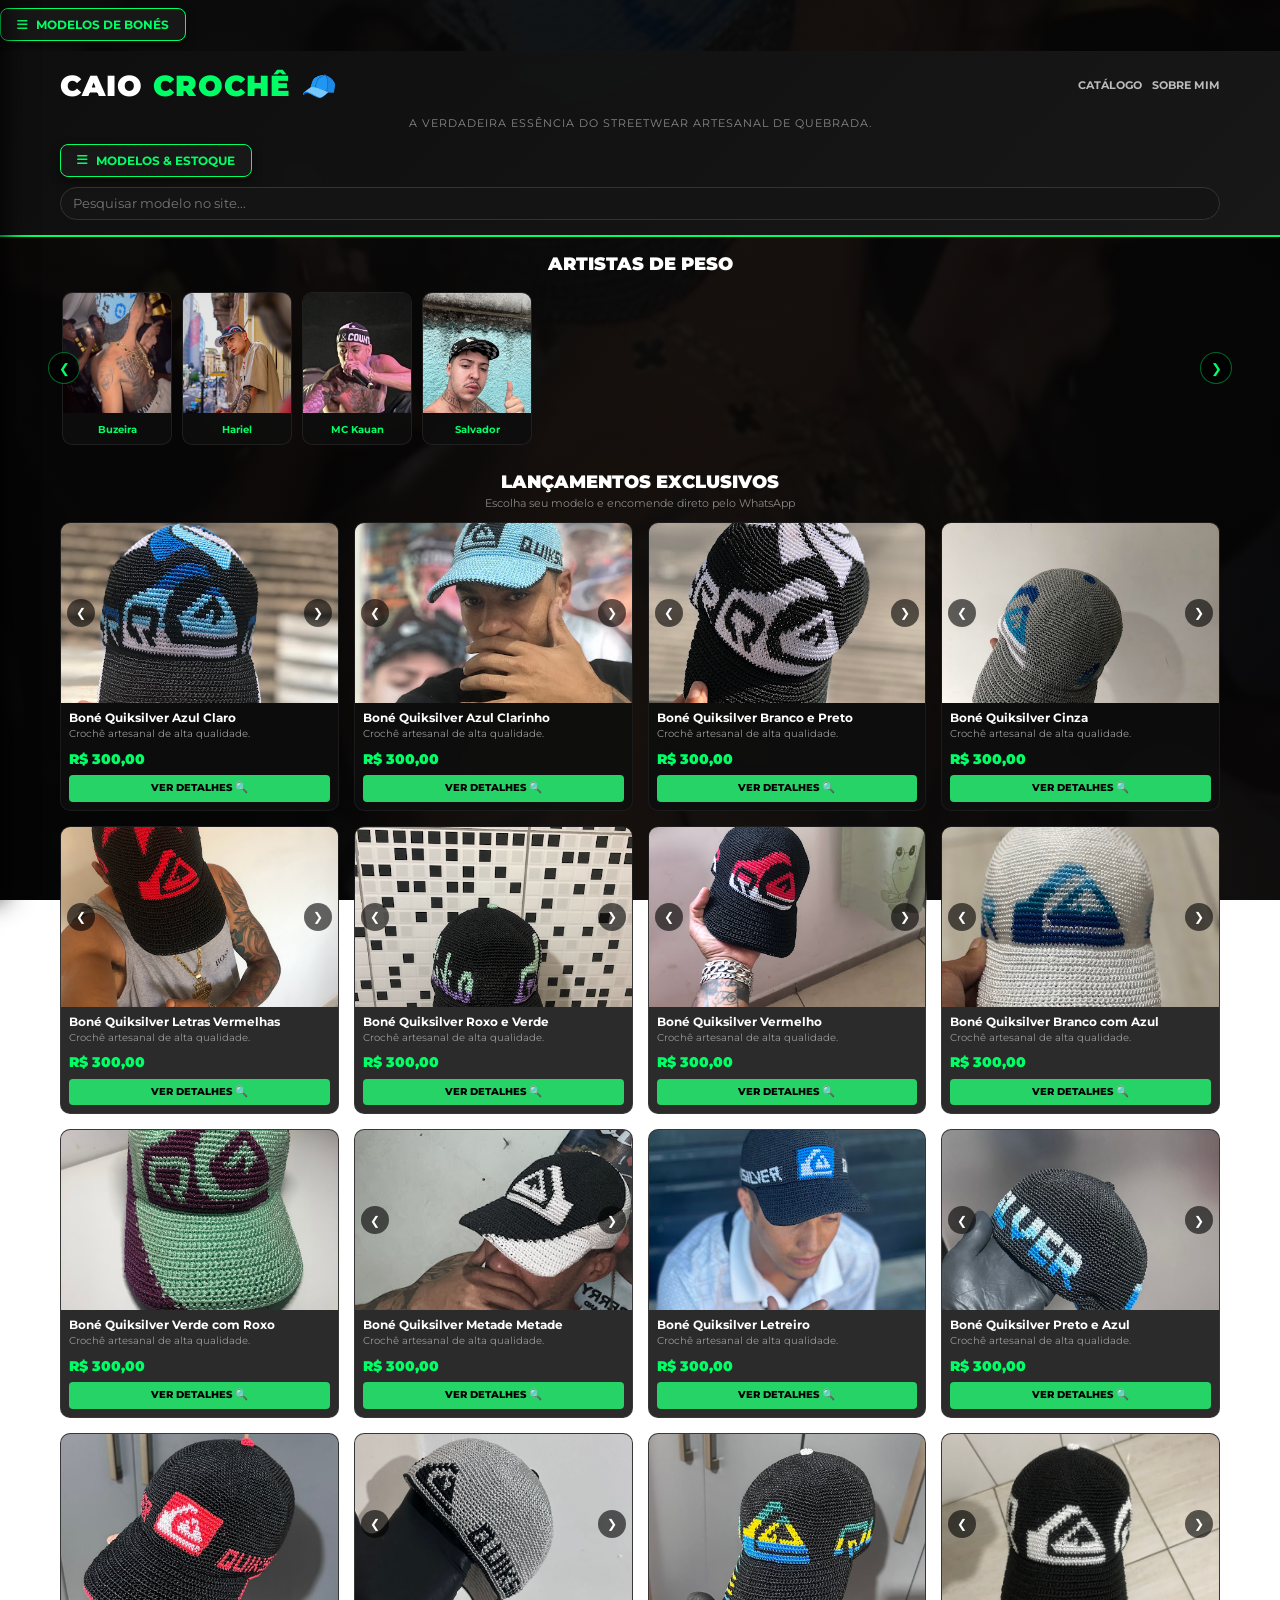
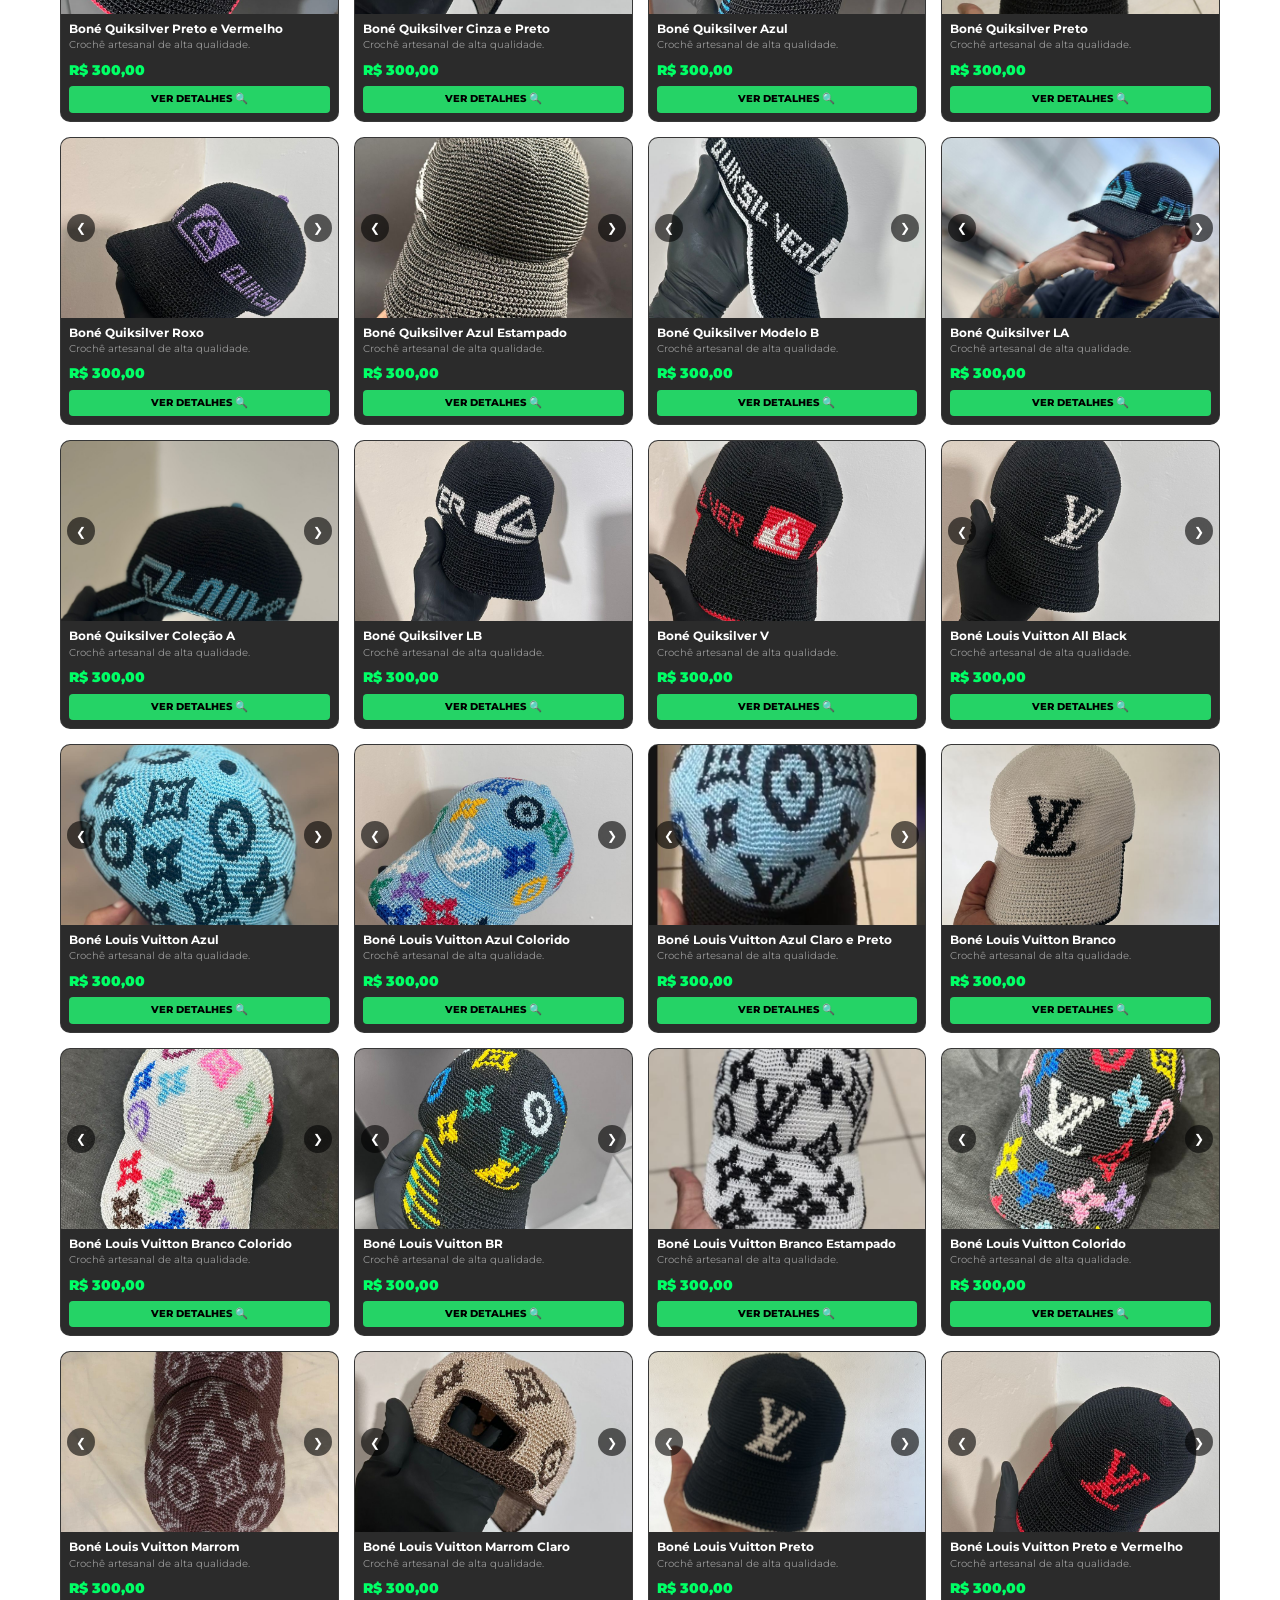
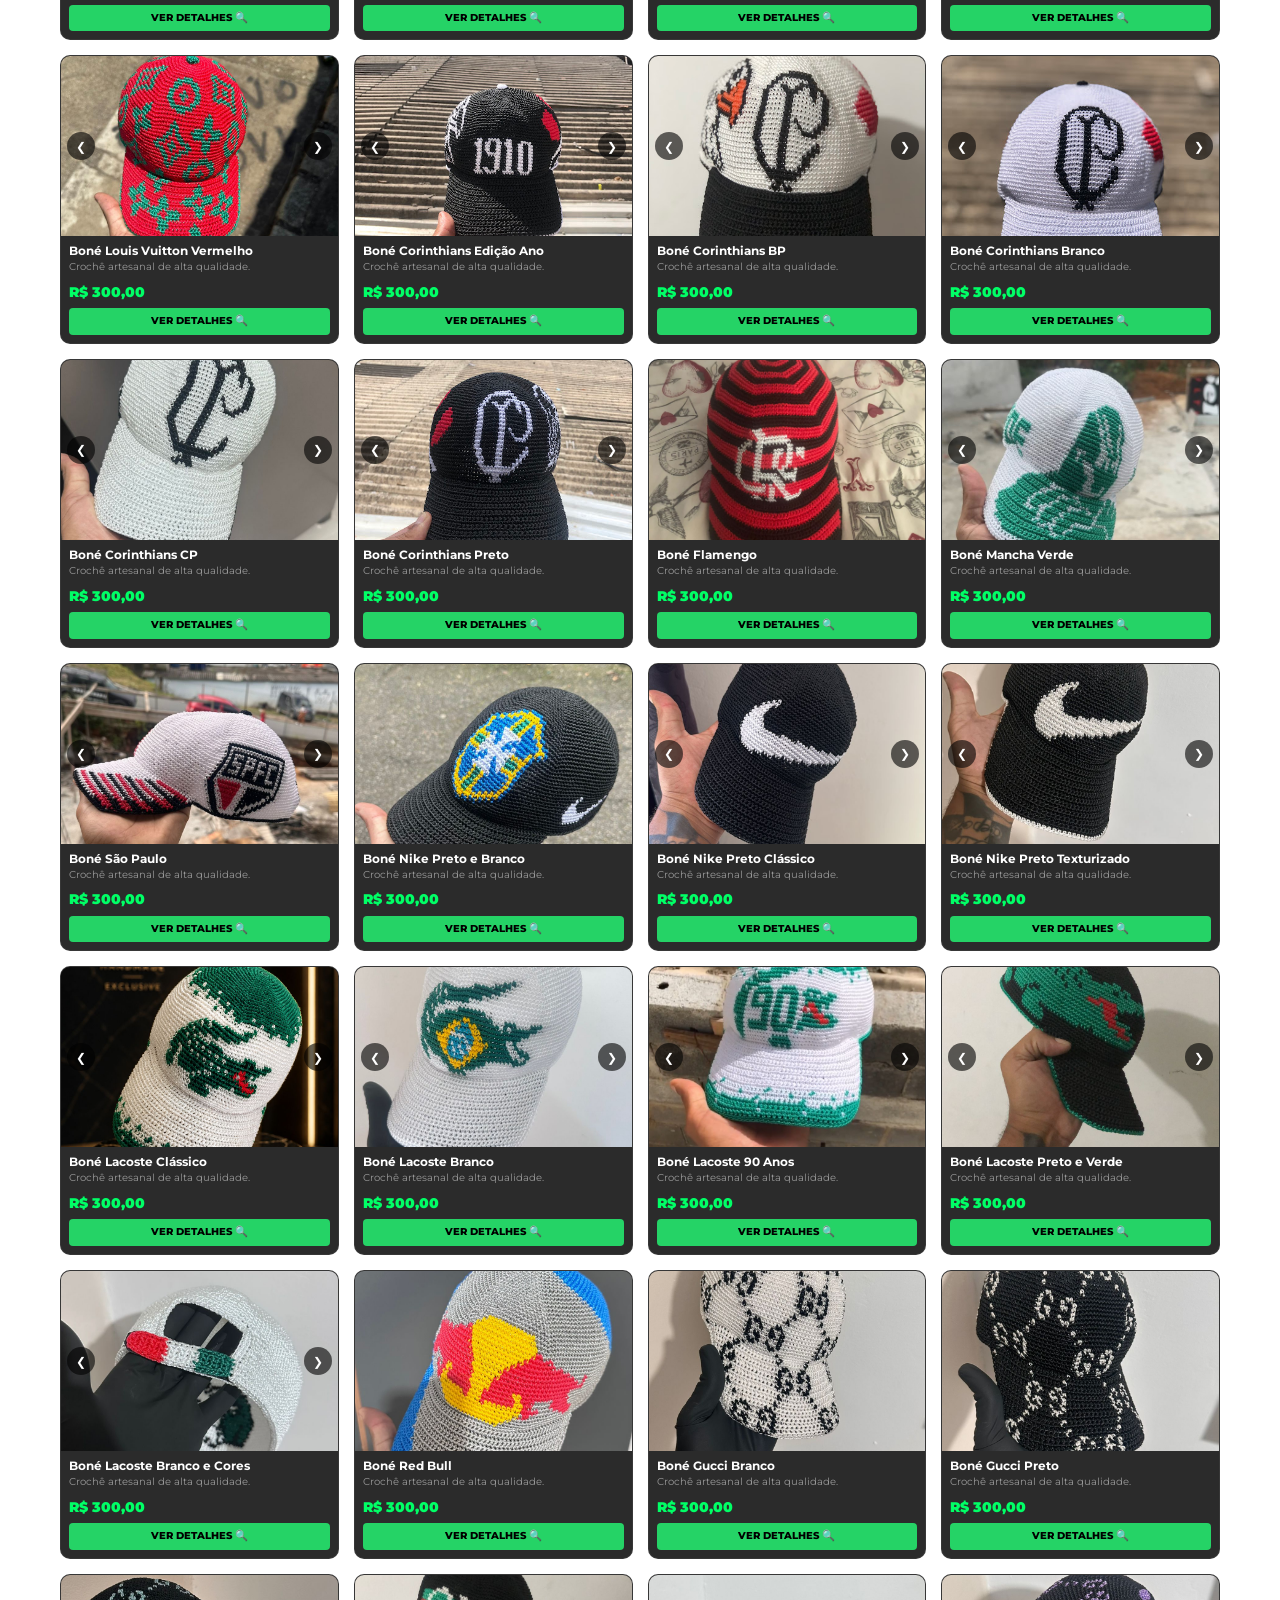
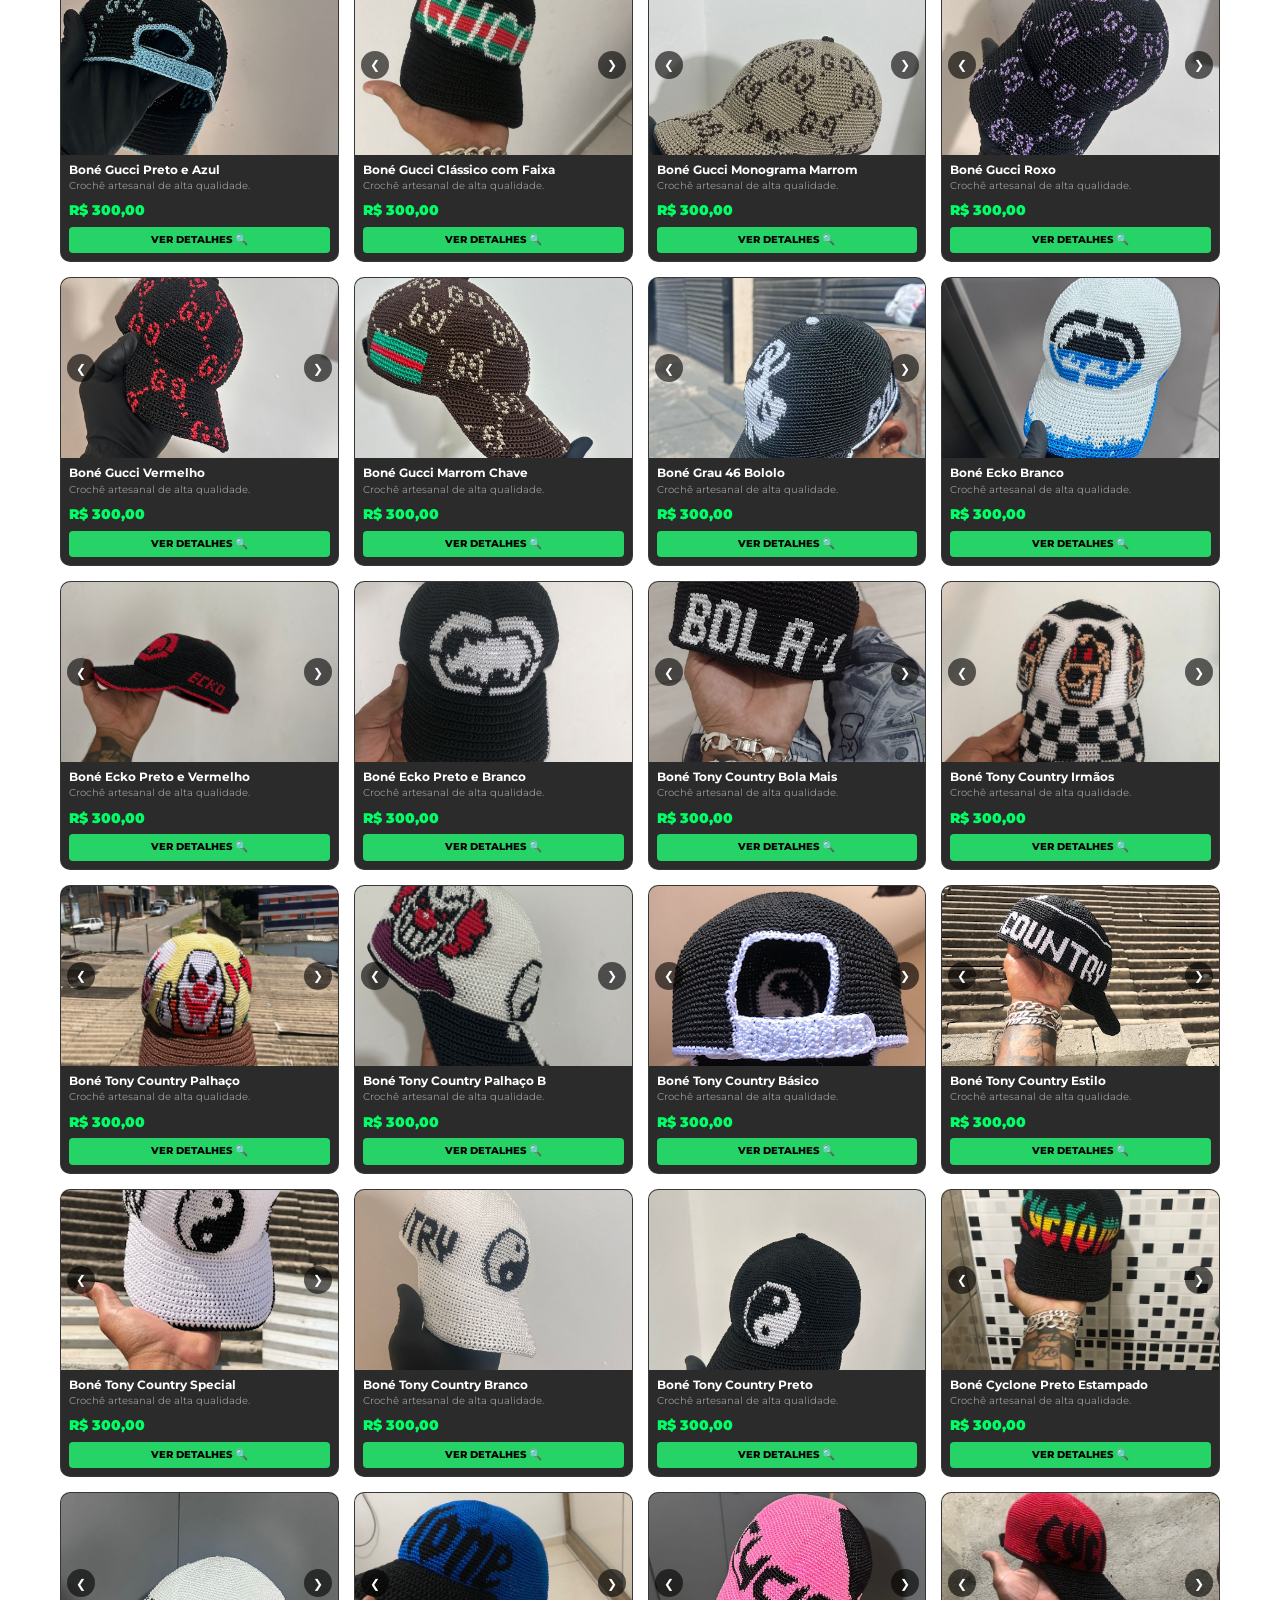
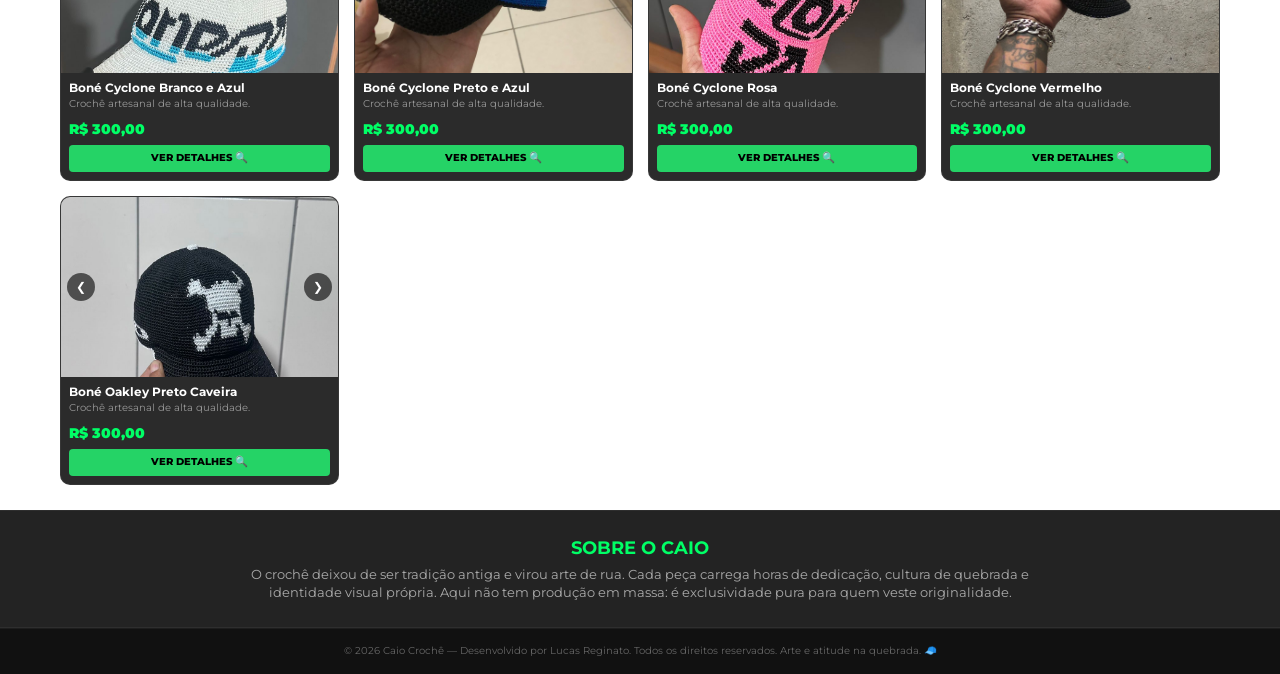
==== index.html @ f6ab2780 "Atualizando layout e aba lateral de modelos" ====
<!DOCTYPE html>
<html lang="pt-BR">
<head>
    <meta charset="UTF-8">
    <meta name="viewport" content="width=device-width, initial-scale=1.0">
    <title>Caio Crochê | Streetwear Autoral</title>
    <!-- Google Fonts -->
    <link href="https://fonts.googleapis.com/css2?family=Montserrat:wght@400;600;700;900&display=swap" rel="stylesheet">
    <!-- FontAwesome para ícones -->
    <link rel="stylesheet" href="https://cdnjs.cloudflare.com/ajax/libs/font-awesome/6.4.0/css/all.min.css">
    <link rel="stylesheet" href="style.css">
</head>
<body>
    <!-- BOTÃO PARA ABRIR A ABA LATERAL -->
<button class="btn-abrir-menu" onclick="toggleMenuLateral()">
    <i class="fa-solid fa-bars"></i> Modelos de Bonés
</button>

<!-- O FUNDO ESCURO (OVERLAY) QUANDO A ABA ABRE -->
<div id="overlayMenu" class="overlay-menu" onclick="toggleMenuLateral()"></div>

<!-- ABA LATERAL (DRAWER) -->
<div id="abaLateral" class="aba-lateral">
    <div class="aba-header">
        <h3>Modelos de Bonés</h3>
        <button class="btn-fechar-aba" onclick="toggleMenuLateral()">✕</button>
    </div>
    <div class="aba-conteudo" id="listaFiltrosLateral">
        <!-- O JavaScript vai injetar os botões e as quantidades aqui automaticamente! -->
    </div>
</div>

   <!-- CABEÇALHO E MENU DE NAVEGAÇÃO -->
    <header class="header-loja">
        <div class="container">
            <div class="nav-topo">
                <h1 class="logo">CAIO <span>CROCHÊ 🧢</span></h1>
                <nav class="menu-links">
                    <a href="#vitrine">Catálogo</a>
                    <a href="#sobre">Sobre Mim</a>
                </nav>
            </div>
            
            <p class="sub-logo">A verdadeira essência do streetwear artesanal de quebrada.</p>
            
            <!-- BOTÃO PARA ABRIR A ABA LATERAL (EM CIMA DA PESQUISA) -->
            <button class="btn-abrir-menu" onclick="toggleMenuLateral()">
                <i class="fa-solid fa-bars"></i> Modelos & Estoque
            </button>

            <!-- BARRA DE PESQUISA INTERNA -->
            <div class="barra-pesquisa">
                <input type="text" id="campoPesquisa" placeholder="Pesquisar modelo no site...">
            </div>
        </div>
    </header>

   <!-- ARTISTAS DE PESO NO TOPO (COM SCROLL E SETINHAS) -->
<div class="container">
    <div class="secao-titulo" style="margin-top: 15px; margin-bottom: 8px;">
        <h2>Artistas de Peso</h2>
    </div>
    
    <div class="famosos-container-wrapper">
        <button class="btn-slide-famosos btn-prev-famosos" onclick="rolarFamosos(-1)">❮</button>
        
        <div class="famosos-topo-scroll" id="famososScroll">
            <div class="famoso-card-topo">
                <img src="imagens/famosos/buzeira.jpg" alt="Buzeira">
                <p>Buzeira</p>
            </div>
            <div class="famoso-card-topo">
                <img src="imagens/famosos/hariel.jpg" alt="MC Hariel">
                <p>Hariel</p>
            </div>
            <div class="famoso-card-topo">
                <img src="imagens/famosos/mckauan.jpg" alt="MC Kauan">
                <p>MC Kauan</p>
            </div>
            <div class="famoso-card-topo">
                <img src="imagens/famosos/salvador.jpg" alt="Salvador da Rima">
                <p>Salvador</p>
            </div>
            <!-- Quando adicionar mais famosos, basta colar novos blocos <div class="famoso-card-topo"> aqui em diante! -->
        </div>

        <button class="btn-slide-famosos btn-next-famosos" onclick="rolarFamosos(1)">❯</button>
    </div>
</div>

   

    <!-- VITRINE DE PRODUTOS (COM O ID CORRETO: gridProdutos) -->
    <main class="container" id="vitrine">
        <div class="secao-titulo">
            <h2>Lançamentos Exclusivos</h2>
            <p>Escolha seu modelo e encomende direto pelo WhatsApp</p>
        </div>

        <section class="produtos-grid" id="gridProdutos">
            <!-- O JavaScript vai injetar todos os bonés de todas as marcas aqui perfeitamente -->
        </section>
    </main>

    <!-- SEÇÃO SOBRE MIM -->
    <section class="secao-sobre" id="sobre">
        <div class="container sobre-box">
            <div class="sobre-texto">
                <h2>Sobre o Caio</h2>
                <p>O crochê deixou de ser tradição antiga e virou arte de rua. Cada peça carrega horas de dedicação, cultura de quebrada e identidade visual própria. Aqui não tem produção em massa: é exclusividade pura para quem veste originalidade.</p>
            </div>
        </div>
    </section>

  <!-- RODAPÉ -->
    <footer>
        <p>&copy; 2026 Caio Crochê — Desenvolvido por Lucas Reginato. Todos os direitos reservados. Arte e atitude na quebrada. 🧢</p>
    </footer>

   <!-- SCRIPTS DE MARCAS E LÓGICA -->
    <script src="quiksilver.js"></script>
    <script src="times.js"></script>
    <script src="louisvuitton.js"></script> <!-- <-- Mude para louisvuitton.js (ou o nome exato que está na sua pasta) -->
    <script src="lacoste.js"></script>
    <script src="cyclone.js"></script>
    <script src="redbull.js"></script>
    <script src="oakley.js"></script>
    <script src="gucci.js"></script>
    <script src="grau46.js"></script>
    <script src="ecko.js"></script>
    <script src="tonycountry.js"></script>
    <script src="nike.js"></script>
    <script src="script.js"></script>
</body>
</html>
---- style.css ----
/* ==========================================
    RESET E CONFIGURAÇÕES GLOBAIS
   ========================================== */
* {
    margin: 0;
    padding: 0;
    box-sizing: border-box;
    font-family: 'Montserrat', sans-serif;
    scroll-behavior: smooth;
}

body {
    /* Fundo com a foto do artista e efeito fosco elegante */
    background: linear-gradient(rgba(5, 5, 5, 0.92), rgba(5, 5, 5, 0.92)), url('imagens/famosos/buzeira.jpg');
    background-size: cover;
    background-position: center;
    background-attachment: fixed;
    color: #f1f1f1;
    line-height: 1.4;
}

.container {
    max-width: 1200px;
    margin: 0 auto;
    padding: 0 10px;
}

/* ==========================================
    HEADER E MENU (COMPACTO)
   ========================================== */
.header-loja {
    background: linear-gradient(135deg, rgba(15, 15, 15, 0.95) 0%, rgba(25, 25, 25, 0.95) 100%);
    padding: 15px 0;
    border-bottom: 2px solid #00ff66; /* Destaque verde tecnológico */
    backdrop-filter: blur(8px);
}

.nav-topo {
    display: flex;
    justify-content: space-between;
    align-items: center;
    flex-wrap: wrap;
    gap: 10px;
    margin-bottom: 10px;
}

.logo {
    font-size: 1.3rem;
    font-weight: 900;
    letter-spacing: 1px;
    text-transform: uppercase;
    color: #ffffff;
}

.logo span {
    color: #00ff66;
}

.menu-links {
    display: flex;
    gap: 10px;
}

.menu-links a {
    color: #bbb;
    text-decoration: none;
    font-weight: 700;
    text-transform: uppercase;
    font-size: 0.7rem;
    transition: color 0.3s ease;
}

.menu-links a:hover {
    color: #00ff66;
}

.sub-logo {
    font-size: 0.7rem;
    color: #888;
    margin-bottom: 12px;
    text-transform: uppercase;
    letter-spacing: 1px;
    text-align: center;
}

/* ==========================================
    BARRA DE PESQUISA
   ========================================== */
.barra-pesquisa {
    max-width: 100%;
    margin: 0 auto;
}

.barra-pesquisa input {
    width: 100%;
    padding: 8px 12px;
    font-size: 0.8rem;
    background-color: rgba(20, 20, 20, 0.9);
    border: 1px solid #333;
    border-radius: 20px;
    color: #fff;
    outline: none;
    transition: all 0.3s ease;
}

.barra-pesquisa input:focus {
    border-color: #00ff66;
    box-shadow: 0 0 8px rgba(0, 255, 102, 0.3);
}

/* ==========================================
    FAMOSOS NO TOPO (MINI CARROSSEL)
   ========================================== */
.famosos-topo-container {
    margin-top: 12px;
}

.famosos-mini-scroll {
    display: flex;
    gap: 10px;
    overflow-x: auto;
    padding-bottom: 6px;
    scrollbar-width: none; /* Esconde barra de rolagem no Firefox */
}

.famosos-mini-scroll::-webkit-scrollbar {
    display: none; /* Esconde barra de rolagem no Chrome/Safari */
}

.famoso-mini-card {
    min-width: 75px;
    background: rgba(18, 18, 18, 0.85);
    backdrop-filter: blur(8px);
    border: 1px solid rgba(255, 255, 255, 0.08);
    border-radius: 8px;
    text-align: center;
    padding: 5px;
    flex-shrink: 0;
}

.famoso-mini-card img {
    width: 50px;
    height: 50px;
    border-radius: 50%;
    object-fit: cover;
    margin: 0 auto 3px auto;
    border: 1px solid #00ff66;
}

.famoso-mini-card span {
    display: block;
    font-size: 0.6rem;
    font-weight: 700;
    color: #fff;
    white-space: nowrap;
    overflow: hidden;
    text-overflow: ellipsis;
}

/* ==========================================
    PAINEL DE MODELOS / MARCAS (COM AS BARRINHAS)
   ========================================== */
.painel-modelos {
    display: flex;
    align-items: center;
    background: rgba(14, 14, 14, 0.9);
    backdrop-filter: blur(8px);
    border: 1px solid rgba(255, 255, 255, 0.06);
    border-radius: 10px;
    margin-top: 10px;
    padding: 8px 12px;
    gap: 10px;
    overflow: hidden;
}

.titulo-modelos-btn {
    font-size: 0.75rem;
    font-weight: 800;
    text-transform: uppercase;
    color: #00ff66;
    display: flex;
    align-items: center;
    gap: 6px;
    white-space: nowrap;
    border-right: 1px solid #333;
    padding-right: 12px;
}

.marcas-filtro {
    display: flex;
    flex-wrap: nowrap; 
    overflow-x: auto;
    gap: 6px; 
    scrollbar-width: none;
    width: 100%;
}

.marcas-filtro::-webkit-scrollbar {
    display: none;
}

.btn-cat {
    background-color: rgba(25, 25, 25, 0.8);
    color: #aaa;
    border: 1px solid #333;
    padding: 5px 10px;
    border-radius: 15px;
    font-size: 0.65rem;
    font-weight: 700;
    text-transform: uppercase;
    cursor: pointer;
    white-space: nowrap;
    transition: all 0.3s ease;
    flex-shrink: 0;
}

.btn-cat:hover, .btn-cat.ativo {
    background-color: #00ff66;
    color: #000;
    border-color: #00ff66;
    box-shadow: 0 0 8px rgba(0, 255, 102, 0.4);
}

/* ==========================================
    TÍTULOS DE SEÇÕES
   ========================================== */
.secao-titulo {
    text-align: center;
    margin-top: 20px;
}

.secao-titulo h2 {
    font-size: 1.1rem;
    font-weight: 900;
    text-transform: uppercase;
    color: #fff;
}

.secao-titulo p {
    color: #888;
    font-size: 0.7rem;
    margin-top: 2px;
}

/* ==========================================
    VITRINE DE PRODUTOS (MAIS COMPACTA NO CELULAR)
   ========================================== */
.produtos-grid {
    display: grid;
    grid-template-columns: repeat(2, 1fr); 
    gap: 8px; 
    padding: 10px 0 25px 0;
}

.bone-card {
    background: rgba(14, 14, 14, 0.88);
    backdrop-filter: blur(10px);
    border: 1px solid rgba(255, 255, 255, 0.06);
    border-radius: 10px;
    overflow: hidden;
    display: flex;
    flex-direction: column;
    justify-content: space-between;
    transition: transform 0.3s ease, box-shadow 0.3s ease, border-color 0.3s ease;
}

.bone-card:hover {
    transform: translateY(-4px);
    box-shadow: 0 10px 25px rgba(0, 0, 0, 0.8);
    border-color: rgba(0, 255, 102, 0.4);
}

/* Imagem compacta para caber mais na tela do celular */
.imagem-container {
    position: relative;
    width: 100%;
    height: 100px; 
    background-color: rgba(0, 0, 0, 0.4);
    overflow: hidden;
}

.imagem-container img {
    width: 100%;
    height: 100%;
    object-fit: cover;
    transition: transform 0.4s ease;
}

.bone-card:hover .imagem-container img {
    transform: scale(1.05);
}

.tag-lancamento {
    position: absolute;
    top: 4px;
    right: 4px;
    background-color: #00ff66;
    color: #000;
    font-size: 0.5rem;
    font-weight: 800;
    padding: 2px 4px;
    border-radius: 3px;
    text-transform: uppercase;
    z-index: 3;
}

.card-conteudo {
    padding: 8px;
    display: flex;
    flex-direction: column;
    flex-grow: 1;
}

.bone-titulo {
    font-size: 0.75rem;
    font-weight: 700;
    color: #fff;
    margin-bottom: 3px;
    line-height: 1.1;
}

.bone-descricao {
    font-size: 0.65rem;
    color: #999;
    margin-bottom: 6px;
    flex-grow: 1;
    display: -webkit-box;
    -webkit-line-clamp: 2;
    -webkit-box-orient: vertical;
    overflow: hidden;
}

.preco-container {
    margin-bottom: 5px;
}

.preco {
    font-size: 0.85rem;
    font-weight: 900;
    color: #00ff66; /* PREÇO EM VERDE BRILHANTE */
}

.btn-whatsapp {
    display: block;
    width: 100%;
    background-color: #25d366;
    color: #000;
    text-align: center;
    padding: 6px;
    border-radius: 4px;
    font-weight: 800;
    text-decoration: none;
    text-transform: uppercase;
    font-size: 0.65rem;
    transition: background-color 0.2s ease, transform 0.2s ease;
}

.btn-whatsapp:hover {
    background-color: #1ebe5d;
    color: #fff;
}

/* ==========================================
    SEÇÃO SOBRE MIM
   ========================================== */
.secao-sobre {
    background: rgba(12, 12, 12, 0.9);
    backdrop-filter: blur(8px);
    padding: 25px 10px;
    border-top: 1px solid rgba(255, 255, 255, 0.05);
    border-bottom: 1px solid rgba(255, 255, 255, 0.05);
    text-align: center;
}

.sobre-texto h2 {
    font-size: 1.1rem;
    color: #00ff66;
    margin-bottom: 6px;
    text-transform: uppercase;
}

.sobre-texto p {
    color: #aaa;
    font-size: 0.8rem;
    max-width: 800px;
    margin: 0 auto;
}

/* ==========================================
    ESTILO DAS SETINHAS E SLIDER DE FOTOS
   ========================================== */
.btn-slide {
    position: absolute;
    top: 50%;
    transform: translateY(-50%);
    background: rgba(0, 0, 0, 0.6);
    color: #fff;
    border: none;
    width: 28px;
    height: 28px;
    border-radius: 50%;
    cursor: pointer;
    display: flex;
    align-items: center;
    justify-content: center;
    font-size: 12px;
    transition: background 0.2s, transform 0.2s;
    z-index: 2;
}

.btn-slide:hover {
    background: rgba(0, 0, 0, 0.9);
    transform: translateY(-50%) scale(1.1);
}

.btn-prev {
    left: 6px;
}

.btn-next {
    right: 6px;
}

.produto-img {
    width: 100%;
    height: 100%;
    object-fit: cover;
    transition: opacity 0.2s ease-in-out;
}

/* ==========================================
    RODAPÉ
   ========================================== */
footer {
    background-color: rgba(5, 5, 5, 0.95);
    text-align: center;
    padding: 15px 10px;
    border-top: 1px solid rgba(255, 255, 255, 0.05);
    color: #666;
    font-size: 0.65rem;
}

/* ==========================================
    AJUSTES PARA COMPUTADOR (TELAS MAIORES)
   ========================================== */
@media (min-width: 768px) {
    .container {
        padding: 0 20px;
    }
    .logo {
        font-size: 1.8rem;
    }
    .produtos-grid {
        grid-template-columns: repeat(4, 1fr); 
        gap: 15px;
    }
    .imagem-container {
        height: 180px;
    }
    .famosos-mini-card {
        min-width: 95px;
    }
    .famoso-mini-card img {
        width: 65px;
        height: 65px;
    }
}/* ==========================================
    ESTILO DOS FAMOSOS NO TOPO (COMPACTO)
   ========================================== */
.famosos-topo-grid {
    display: grid;
    grid-template-columns: repeat(4, 1fr); /* 4 colunas lado a lado perfeitamente */
    gap: 6px;
    margin: 10px 0 15px 0;
}

.famoso-card-topo {
    background: rgba(14, 14, 14, 0.88);
    backdrop-filter: blur(8px);
    border: 1px solid rgba(255, 255, 255, 0.06);
    border-radius: 8px;
    text-align: center;
    overflow: hidden;
    padding-bottom: 5px;
    transition: transform 0.2s ease;
}

.famoso-card-topo:hover {
    transform: translateY(-2px);
    border-color: #00ff66;
}

.famoso-card-topo img {
    width: 100%;
    height: 65px; /* Altura compacta para celular */
    object-fit: cover;
    margin-bottom: 3px;
}

.famoso-card-topo p {
    font-size: 0.6rem;
    font-weight: 700;
    color: #00ff66;
    white-space: nowrap;
    overflow: hidden;
    text-overflow: ellipsis;
    padding: 0 2px;
}
/* Botão para abrir a aba lateral (alinhado à esquerda) */
.btn-abrir-menu {
    background-color: rgba(25, 25, 25, 0.9);
    color: #00ff66;
    border: 1px solid #00ff66;
    padding: 8px 16px;
    border-radius: 8px;
    font-weight: bold;
    font-size: 0.75rem;
    cursor: pointer;
    display: flex;
    align-items: center;
    justify-content: center;
    gap: 8px;
    margin: 8px 0 10px 0; /* '0' nas laterais joga ele colado na esquerda do container */
    text-transform: uppercase;
    width: fit-content;
    transition: all 0.3s ease;
    box-shadow: 0 4px 10px rgba(0, 0, 0, 0.5);
}

.btn-abrir-menu:hover {
    background-color: #00ff66;
    color: #000;
    transform: scale(1.02);
}

.btn-abrir-menu:hover {
    background-color: #00ff66;
    color: #000;
    transform: scale(1.05);
}

.btn-abrir-menu:hover {
    background-color: #00ff66;
    color: #000;
}

/* Fundo escuro transparente (Overlay) */
.overlay-menu {
    position: fixed;
    top: 0;
    left: 0;
    width: 100%;
    height: 100%;
    background: rgba(0, 0, 0, 0.7);
    backdrop-filter: blur(4px);
    z-index: 9997;
    display: none;
    opacity: 0;
    transition: opacity 0.3s ease;
}

/* A Aba Lateral em si */
.aba-lateral {
    position: fixed;
    top: 0;
    left: -280px; /* Escondida fora da tela */
    width: 280px;
    height: 100%;
    background: #141414;
    border-right: 1px solid rgba(255, 255, 255, 0.1);
    z-index: 9998;
    transition: left 0.35s cubic-bezier(0.77, 0, 0.175, 1);
    display: flex;
    flex-direction: column;
    box-shadow: 5px 0 25px rgba(0,0,0,0.8);
}

/* Classe ativada via JavaScript para mostrar a aba */
.aba-lateral.ativa {
    left: 0;
}

.overlay-menu.ativo {
    display: block;
    opacity: 1;
}

/* Topo da aba lateral */
.aba-header {
    display: flex;
    justify-content: space-between;
    align-items: center;
    padding: 20px;
    border-bottom: 1px solid #222;
}

.aba-header h3 {
    font-size: 1rem;
    color: #fff;
    text-transform: uppercase;
}

.btn-fechar-aba {
    background: none;
    border: none;
    color: #fff;
    font-size: 1.2rem;
    cursor: pointer;
    padding: 5px;
}

/* Lista de marcas/modelos dentro da aba */
.aba-conteudo {
    padding: 15px;
    display: flex;
    flex-direction: column;
    gap: 8px;
    overflow-y: auto;
}

.item-filtro-lateral {
    background: #1c1c1c;
    color: #ccc;
    border: 1px solid #2a2a2a;
    padding: 12px 15px;
    border-radius: 6px;
    font-size: 0.8rem;
    font-weight: bold;
    text-transform: uppercase;
    cursor: pointer;
    display: flex;
    justify-content: space-between;
    align-items: center;
    transition: 0.2s;
}

.item-filtro-lateral:hover, .item-filtro-lateral.ativo {
    background: #00ff66;
    color: #000;
    border-color: #00ff66;
}

/* Quantidade de bonés ao lado */
.badge-qtd {
    background: rgba(255, 255, 255, 0.1);
    padding: 2px 8px;
    border-radius: 12px;
    font-size: 0.7rem;
}

.item-filtro-lateral:hover .badge-qtd, .item-filtro-lateral.ativo .badge-qtd {
    background: rgba(0, 0, 0, 0.2);
}
/* ==========================================
    ESTILO DOS FAMOSOS NO TOPO (MAIOR E COM SCROLL)
   ========================================== */
.famosos-container-wrapper {
    position: relative;
    display: flex;
    align-items: center;
    margin: 10px 0 15px 0;
}

.famosos-topo-scroll {
    display: flex;
    gap: 10px;
    overflow-x: auto;
    scroll-behavior: smooth;
    width: 100%;
    padding: 5px 2px;
    scrollbar-width: none; /* Esconde barra de rolagem no Firefox */
}

.famosos-topo-scroll::-webkit-scrollbar {
    display: none; /* Esconde barra de rolagem no Chrome/Safari */
}

.famoso-card-topo {
    min-width: 110px; /* Card mais largo */
    width: 110px;
    background: rgba(14, 14, 14, 0.88);
    backdrop-filter: blur(8px);
    border: 1px solid rgba(255, 255, 255, 0.08);
    border-radius: 10px;
    text-align: center;
    overflow: hidden;
    flex-shrink: 0;
    padding-bottom: 6px;
    transition: transform 0.2s ease, border-color 0.2s ease;
}

.famoso-card-topo:hover {
    transform: translateY(-2px);
    border-color: #00ff66;
}

.famoso-card-topo img {
    width: 100%;
    height: 120px; /* Altura maior para ver bem a foto sem cortar */
    object-fit: cover;
    background: #000;
    margin-bottom: 4px;
}

.famoso-card-topo p {
    font-size: 0.65rem;
    font-weight: 700;
    color: #00ff66;
    white-space: nowrap;
    overflow: hidden;
    text-overflow: ellipsis;
    padding: 0 4px;
}

/* Setinhas laterais para navegar pelos famosos */
.btn-slide-famosos {
    position: absolute;
    top: 50%;
    transform: translateY(-50%);
    background: rgba(0, 0, 0, 0.75);
    color: #00ff66;
    border: 1px solid rgba(0, 255, 102, 0.4);
    width: 32px;
    height: 32px;
    border-radius: 50%;
    cursor: pointer;
    display: flex;
    align-items: center;
    justify-content: center;
    font-size: 13px;
    z-index: 10;
    transition: 0.2s;
}

.btn-slide-famosos:hover {
    background: #00ff66;
    color: #000;
    transform: translateY(-50%) scale(1.1);
}

.btn-prev-famosos {
    left: -12px; /* Fica levemente para fora na esquerda */
}

.btn-next-famosos {
    right: -12px; /* Fica levemente para fora na direita */
}
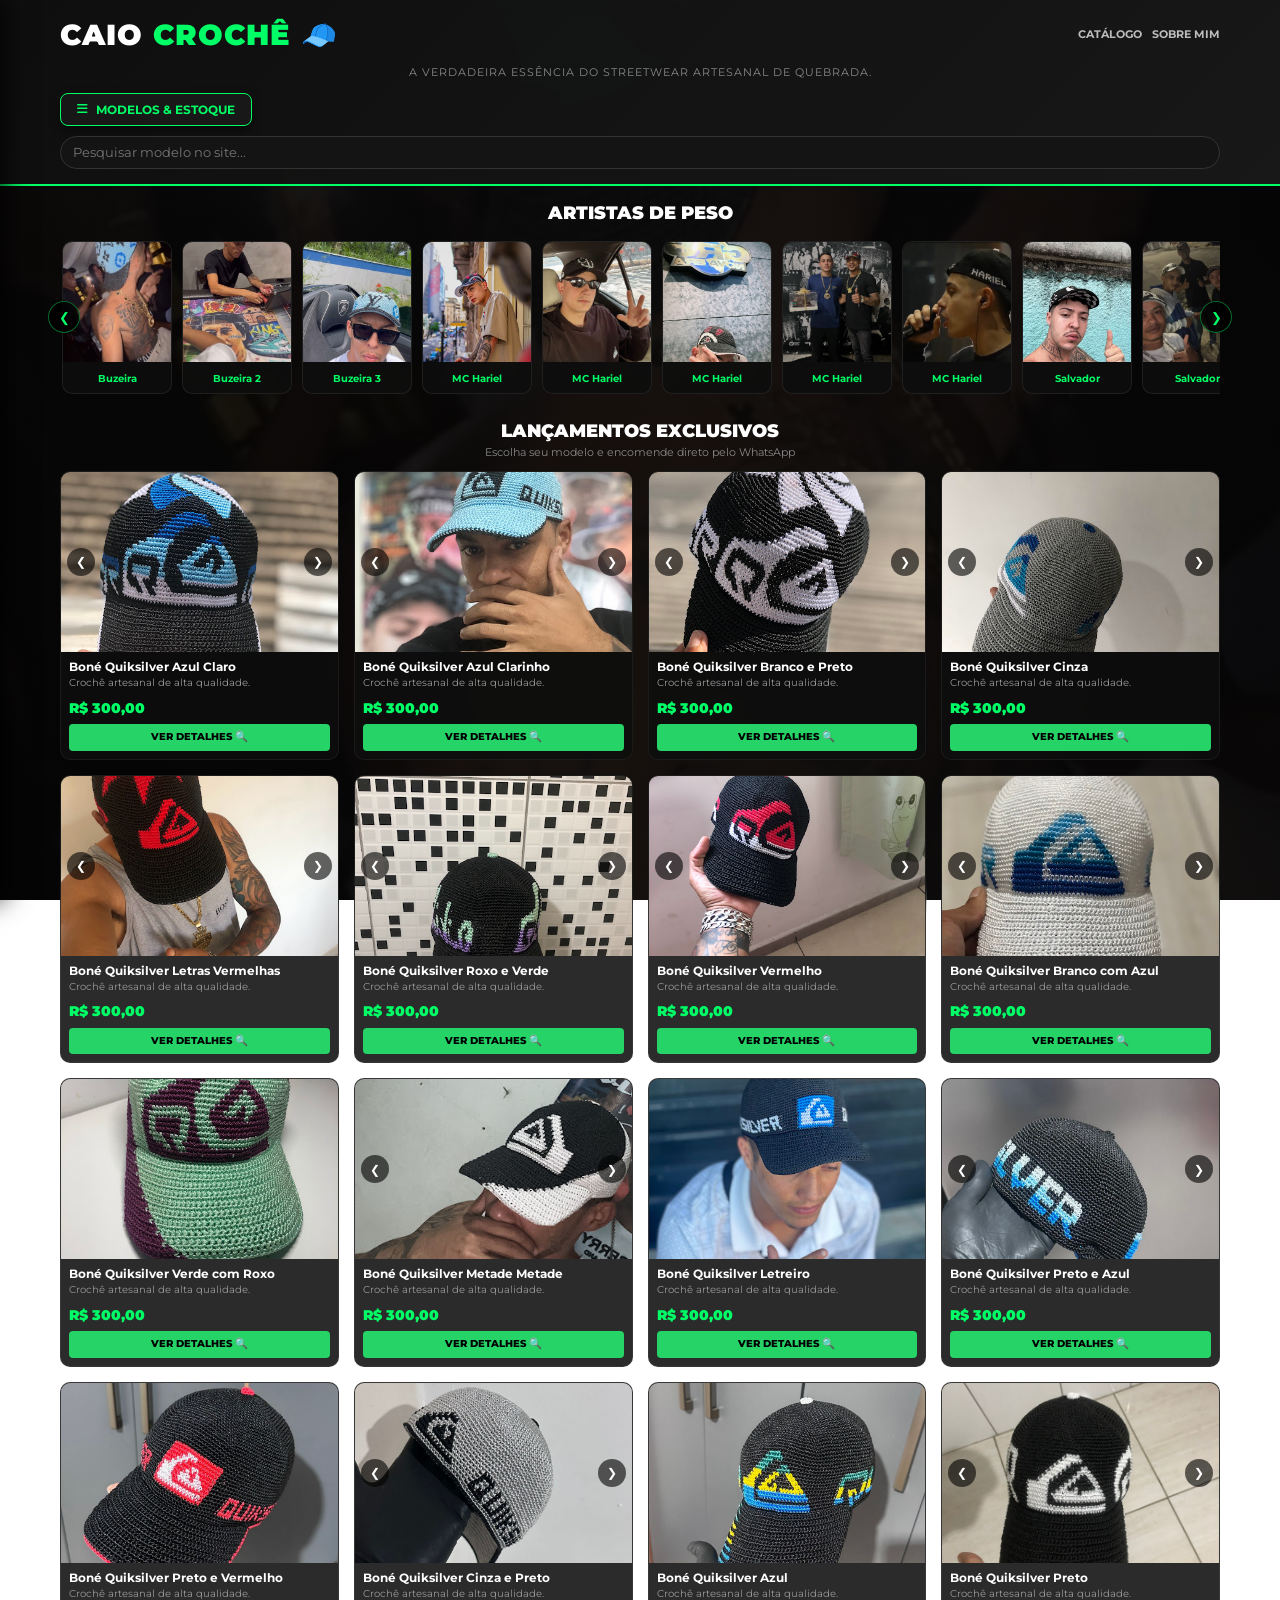
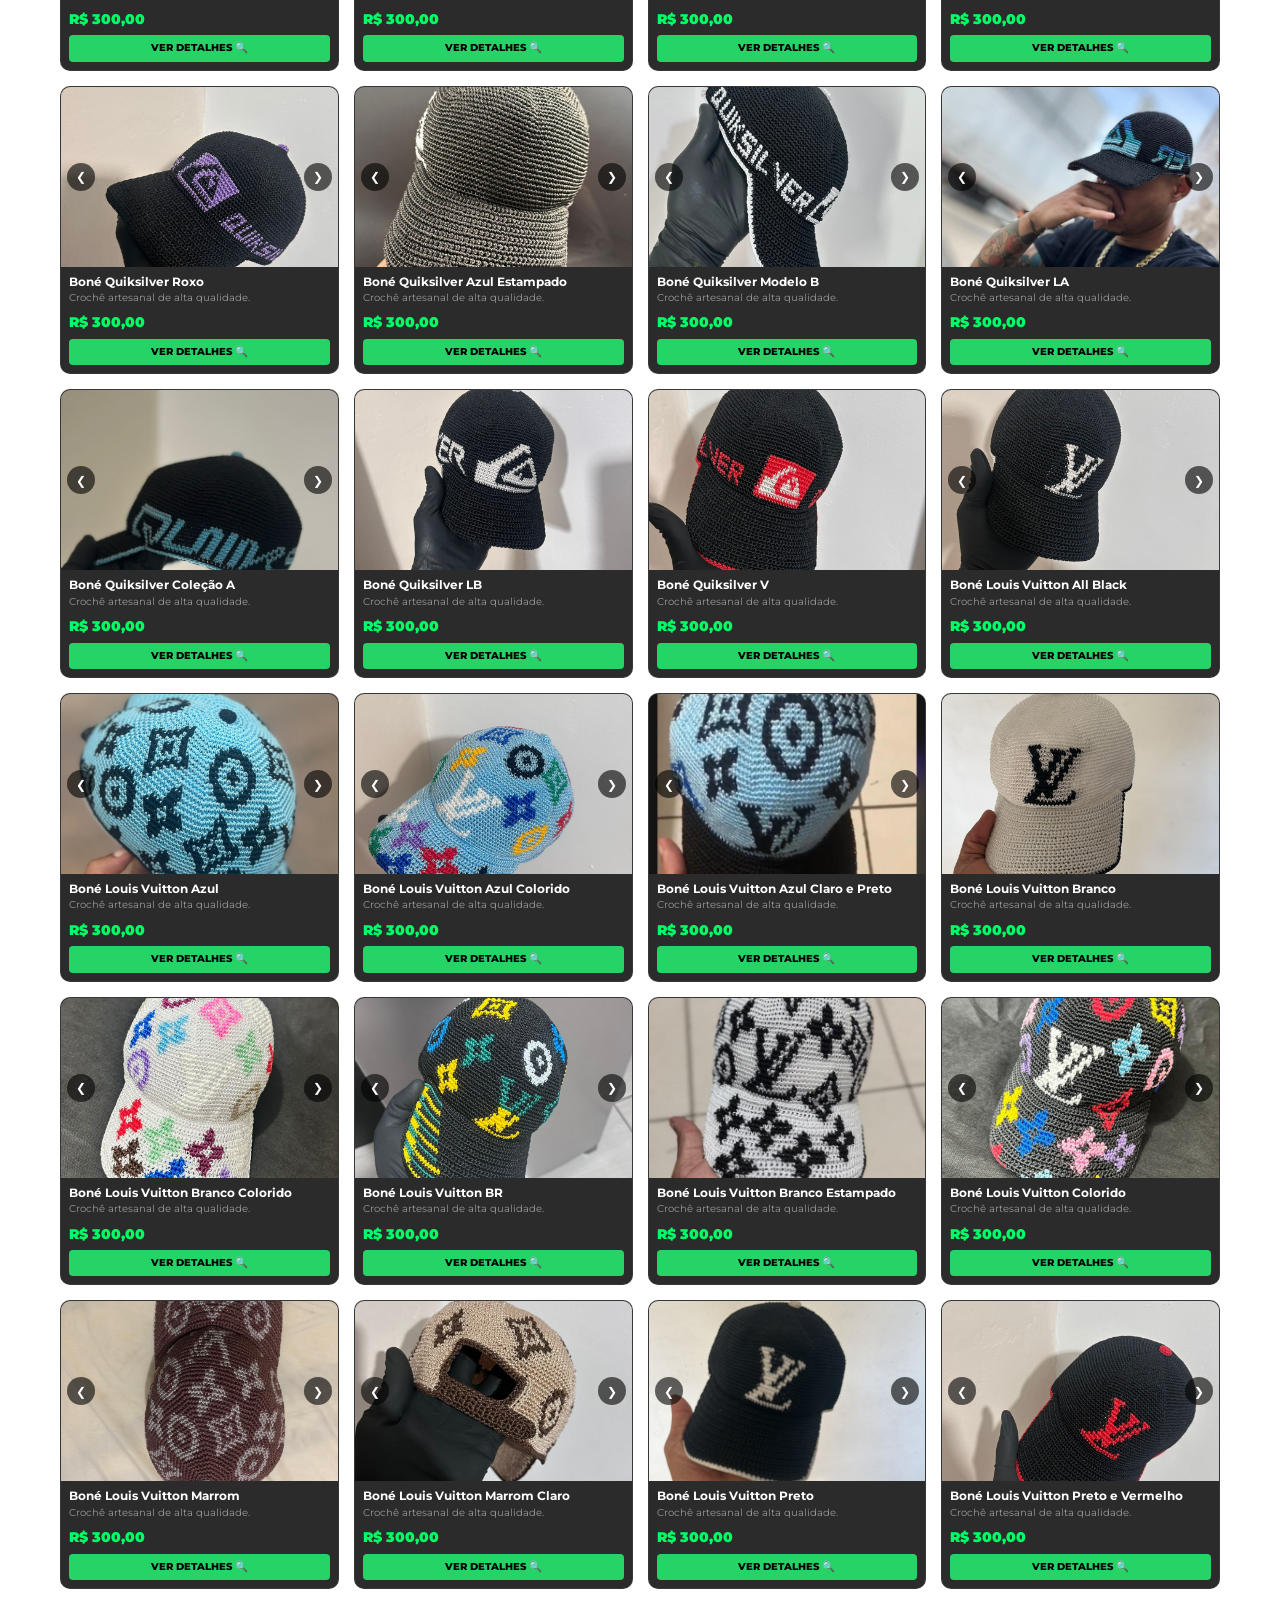
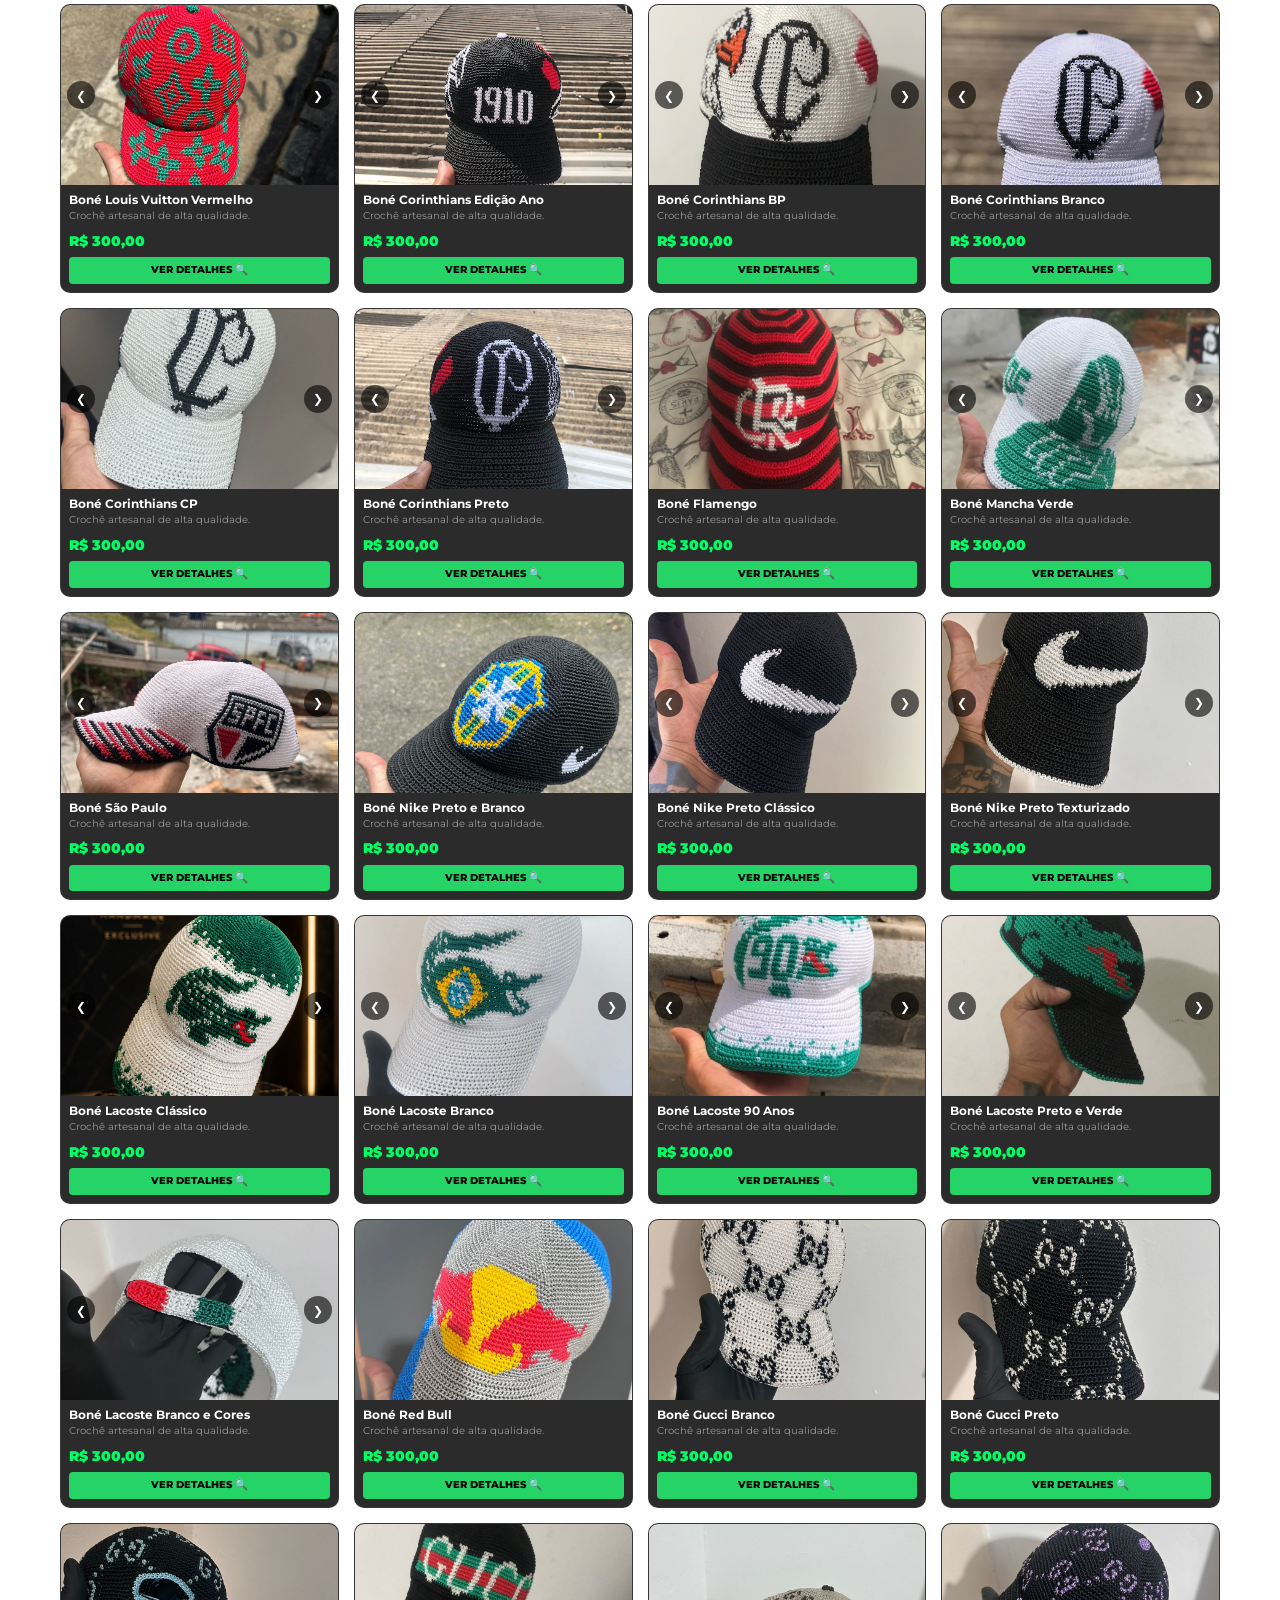
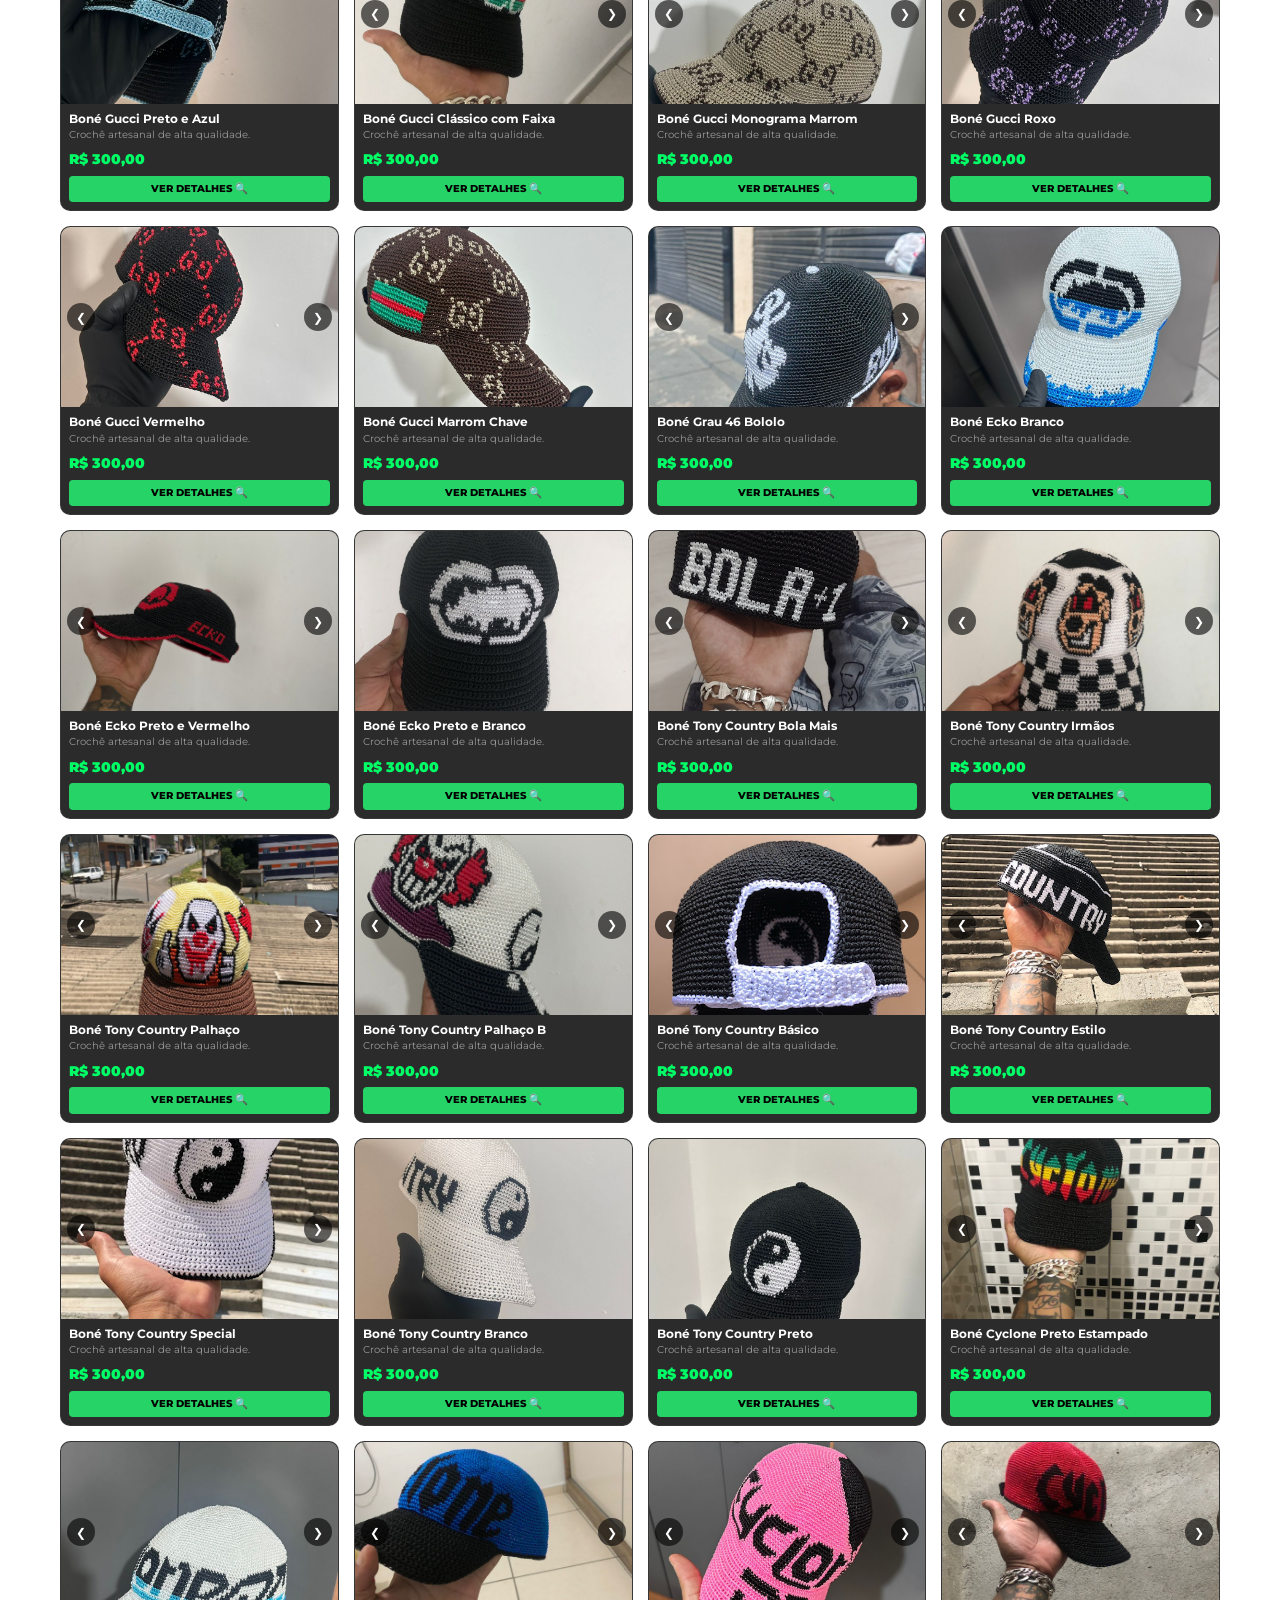
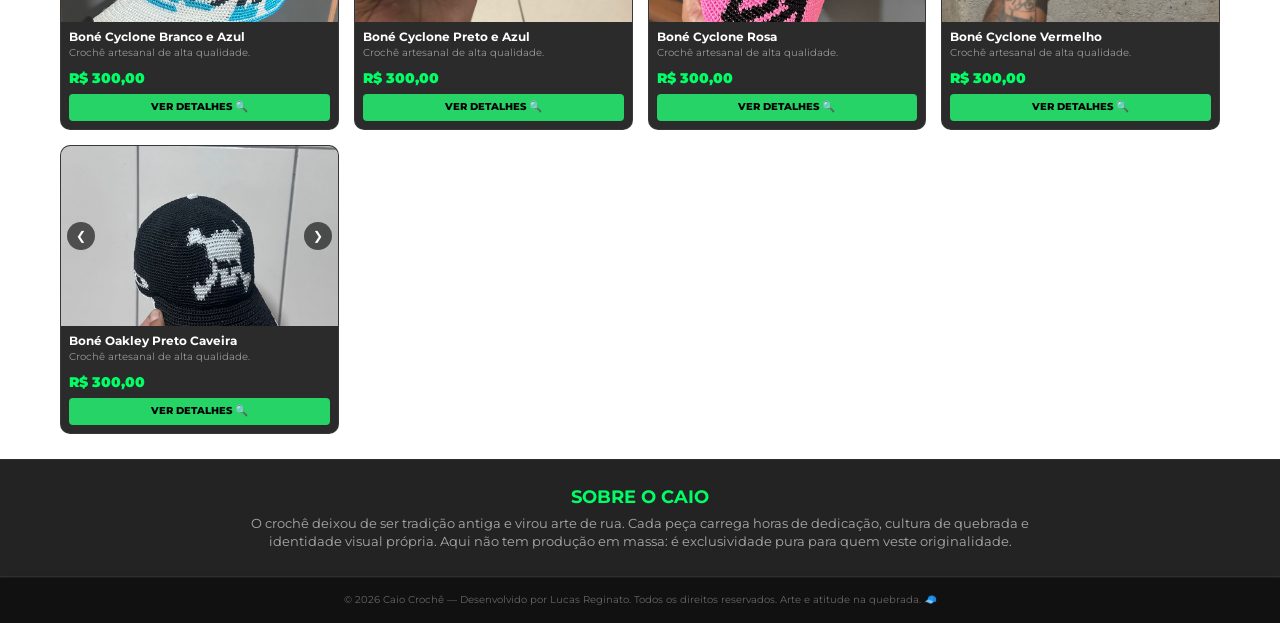
==== commit c5d763e0: "Adicionando todas as fotos dos famosos e modal de zoom" ====
--- a/index.html
+++ b/index.html
@@ -12,9 +12,7 @@
 </head>
 <body>
     <!-- BOTÃO PARA ABRIR A ABA LATERAL -->
-<button class="btn-abrir-menu" onclick="toggleMenuLateral()">
-    <i class="fa-solid fa-bars"></i> Modelos de Bonés
-</button>
+
 
 <!-- O FUNDO ESCURO (OVERLAY) QUANDO A ABA ABRE -->
 <div id="overlayMenu" class="overlay-menu" onclick="toggleMenuLateral()"></div>
@@ -55,38 +53,98 @@
         </div>
     </header>
 
-   <!-- ARTISTAS DE PESO NO TOPO (COM SCROLL E SETINHAS) -->
-<div class="container">
-    <div class="secao-titulo" style="margin-top: 15px; margin-bottom: 8px;">
-        <h2>Artistas de Peso</h2>
+   <!-- ARTISTAS DE PESO NO TOPO (COM MODAL E SETINHAS DE NAVEGAÇÃO) -->
+    <div class="container">
+        <div class="secao-titulo" style="margin-top: 15px; margin-bottom: 8px;">
+            <h2>Artistas de Peso</h2>
+        </div>
+        
+        <div class="famosos-container-wrapper">
+            <button class="btn-slide-famosos btn-prev-famosos" onclick="rolarFamosos(-1)">❮</button>
+            
+            <div class="famosos-topo-scroll" id="famososScroll">
+                <!-- Buzeira -->
+                <div class="famoso-card-topo" onclick="abrirModalFamoso(0)">
+                    <img src="imagens/famosos/buzeira.jpg" alt="Buzeira">
+                    <p>Buzeira</p>
+                </div>
+                <div class="famoso-card-topo" onclick="abrirModalFamoso(1)">
+                    <img src="imagens/famosos/buzeira2.jpg" alt="Buzeira">
+                    <p>Buzeira 2</p>
+                </div>
+                <div class="famoso-card-topo" onclick="abrirModalFamoso(2)">
+                    <img src="imagens/famosos/buzeira3.jpg" alt="Buzeira">
+                    <p>Buzeira 3</p>
+                </div>
+
+                <!-- MC Hariel -->
+                <div class="famoso-card-topo" onclick="abrirModalFamoso(3)">
+                    <img src="imagens/famosos/hariel.jpg" alt="MC Hariel">
+                    <p>MC Hariel</p>
+                </div>
+                <div class="famoso-card-topo" onclick="abrirModalFamoso(4)">
+                    <img src="imagens/famosos/hariel1.jpg" alt="MC Hariel">
+                    <p>MC Hariel</p>
+                </div>
+                <div class="famoso-card-topo" onclick="abrirModalFamoso(5)">
+                    <img src="imagens/famosos/hariel2.jpg" alt="MC Hariel">
+                    <p>MC Hariel</p>
+                </div>
+                <div class="famoso-card-topo" onclick="abrirModalFamoso(6)">
+                    <img src="imagens/famosos/hariel3.jpg" alt="MC Hariel">
+                    <p>MC Hariel</p>
+                </div>
+                <div class="famoso-card-topo" onclick="abrirModalFamoso(7)">
+                    <img src="imagens/famosos/hariel4.jpg" alt="MC Hariel">
+                    <p>MC Hariel</p>
+                </div>
+
+                <!-- Salvador da Rima -->
+                <div class="famoso-card-topo" onclick="abrirModalFamoso(8)">
+                    <img src="imagens/famosos/salvador.jpg" alt="Salvador da Rima">
+                    <p>Salvador</p>
+                </div>
+                <div class="famoso-card-topo" onclick="abrirModalFamoso(9)">
+                    <img src="imagens/famosos/salvador1.jpg" alt="Salvador da Rima">
+                    <p>Salvador</p>
+                </div>
+                <div class="famoso-card-topo" onclick="abrirModalFamoso(10)">
+                    <img src="imagens/famosos/salvador2.jpg" alt="Salvador da Rima">
+                    <p>Salvador</p>
+                </div>
+                <div class="famoso-card-topo" onclick="abrirModalFamoso(11)">
+                    <img src="imagens/famosos/salvador3.jpg" alt="Salvador da Rima">
+                    <p>Salvador</p>
+                </div>
+
+                <!-- Bruno Tatuapé -->
+                <div class="famoso-card-topo" onclick="abrirModalFamoso(12)">
+                    <img src="imagens/famosos/Brunotatuape1.jpg" alt="Bruno Tatuapé">
+                    <p>Bruno Tatuapé</p>
+                </div>
+                <div class="famoso-card-topo" onclick="abrirModalFamoso(13)">
+                    <img src="imagens/famosos/brunotatuape2.jpg" alt="Bruno Tatuapé">
+                    <p>Bruno Tatuapé</p>
+                </div>
+
+                <!-- Demais Artistas -->
+                <div class="famoso-card-topo" onclick="abrirModalFamoso(14)">
+                    <img src="imagens/famosos/mckauan.jpg" alt="MC Kauan">
+                    <p>MC Kauan</p>
+                </div>
+                <div class="famoso-card-topo" onclick="abrirModalFamoso(15)">
+                    <img src="imagens/famosos/crysdias.jpg" alt="Crys Dias">
+                    <p>Crys Dias</p>
+                </div>
+                <div class="famoso-card-topo" onclick="abrirModalFamoso(16)">
+                    <img src="imagens/famosos/mccebezinho.jpg" alt="MC Cebebinho">
+                    <p>MC Cebebinho</p>
+                </div>
+            </div>
+
+            <button class="btn-slide-famosos btn-next-famosos" onclick="rolarFamosos(1)">❯</button>
+        </div>
     </div>
-    
-    <div class="famosos-container-wrapper">
-        <button class="btn-slide-famosos btn-prev-famosos" onclick="rolarFamosos(-1)">❮</button>
-        
-        <div class="famosos-topo-scroll" id="famososScroll">
-            <div class="famoso-card-topo">
-                <img src="imagens/famosos/buzeira.jpg" alt="Buzeira">
-                <p>Buzeira</p>
-            </div>
-            <div class="famoso-card-topo">
-                <img src="imagens/famosos/hariel.jpg" alt="MC Hariel">
-                <p>Hariel</p>
-            </div>
-            <div class="famoso-card-topo">
-                <img src="imagens/famosos/mckauan.jpg" alt="MC Kauan">
-                <p>MC Kauan</p>
-            </div>
-            <div class="famoso-card-topo">
-                <img src="imagens/famosos/salvador.jpg" alt="Salvador da Rima">
-                <p>Salvador</p>
-            </div>
-            <!-- Quando adicionar mais famosos, basta colar novos blocos <div class="famoso-card-topo"> aqui em diante! -->
-        </div>
-
-        <button class="btn-slide-famosos btn-next-famosos" onclick="rolarFamosos(1)">❯</button>
-    </div>
-</div>
 
    
 
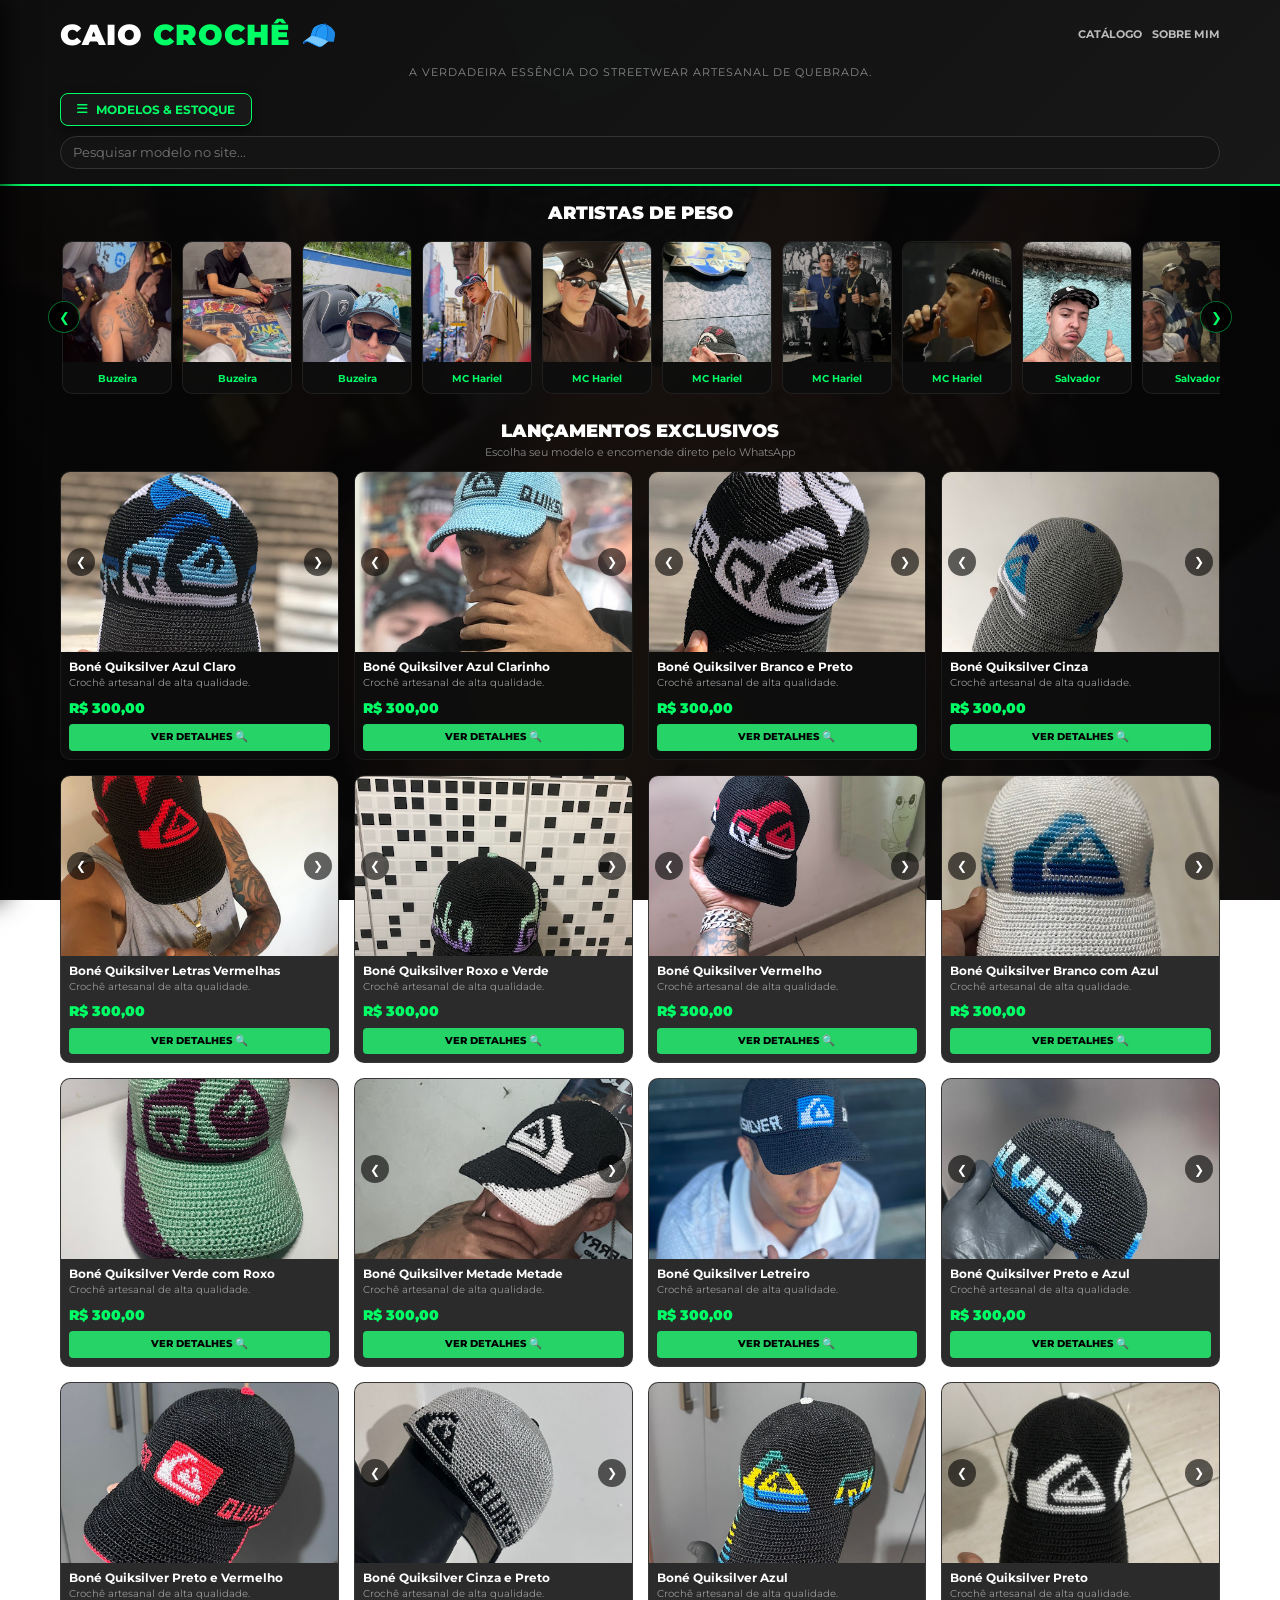
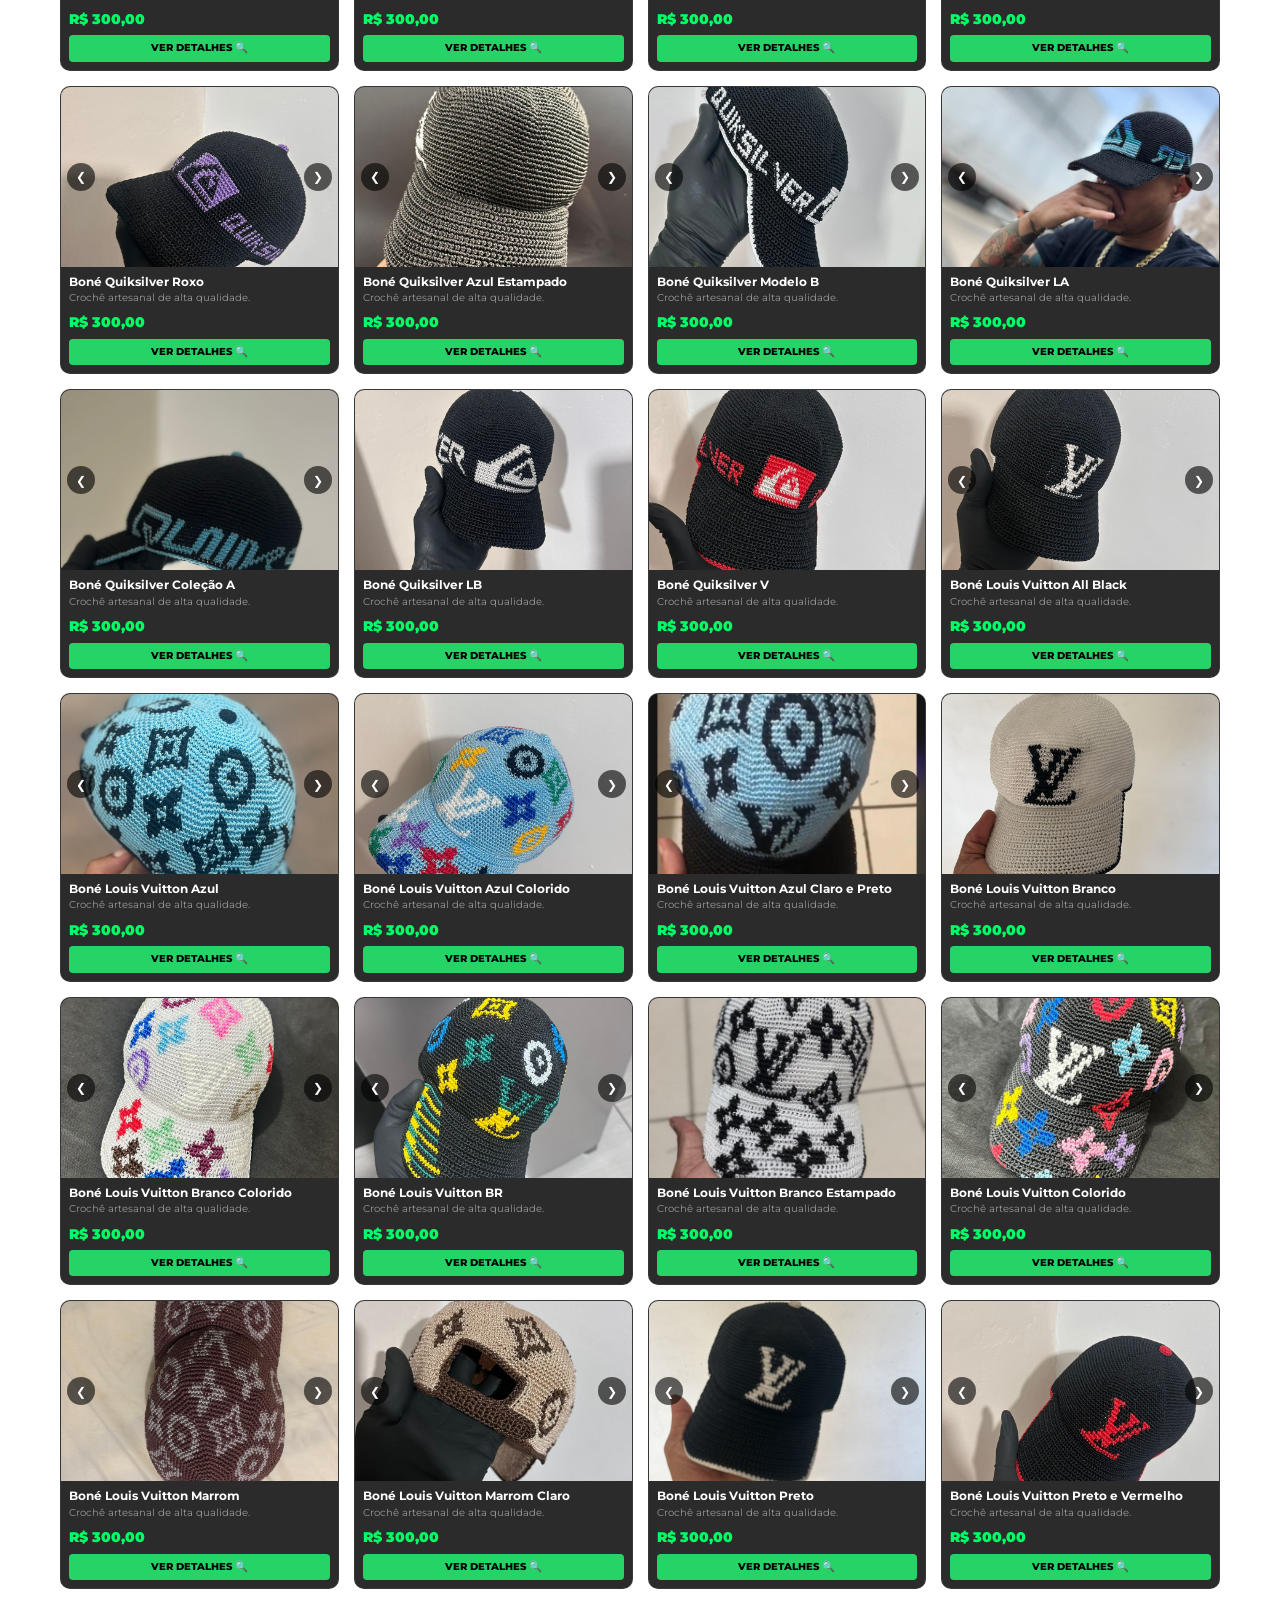
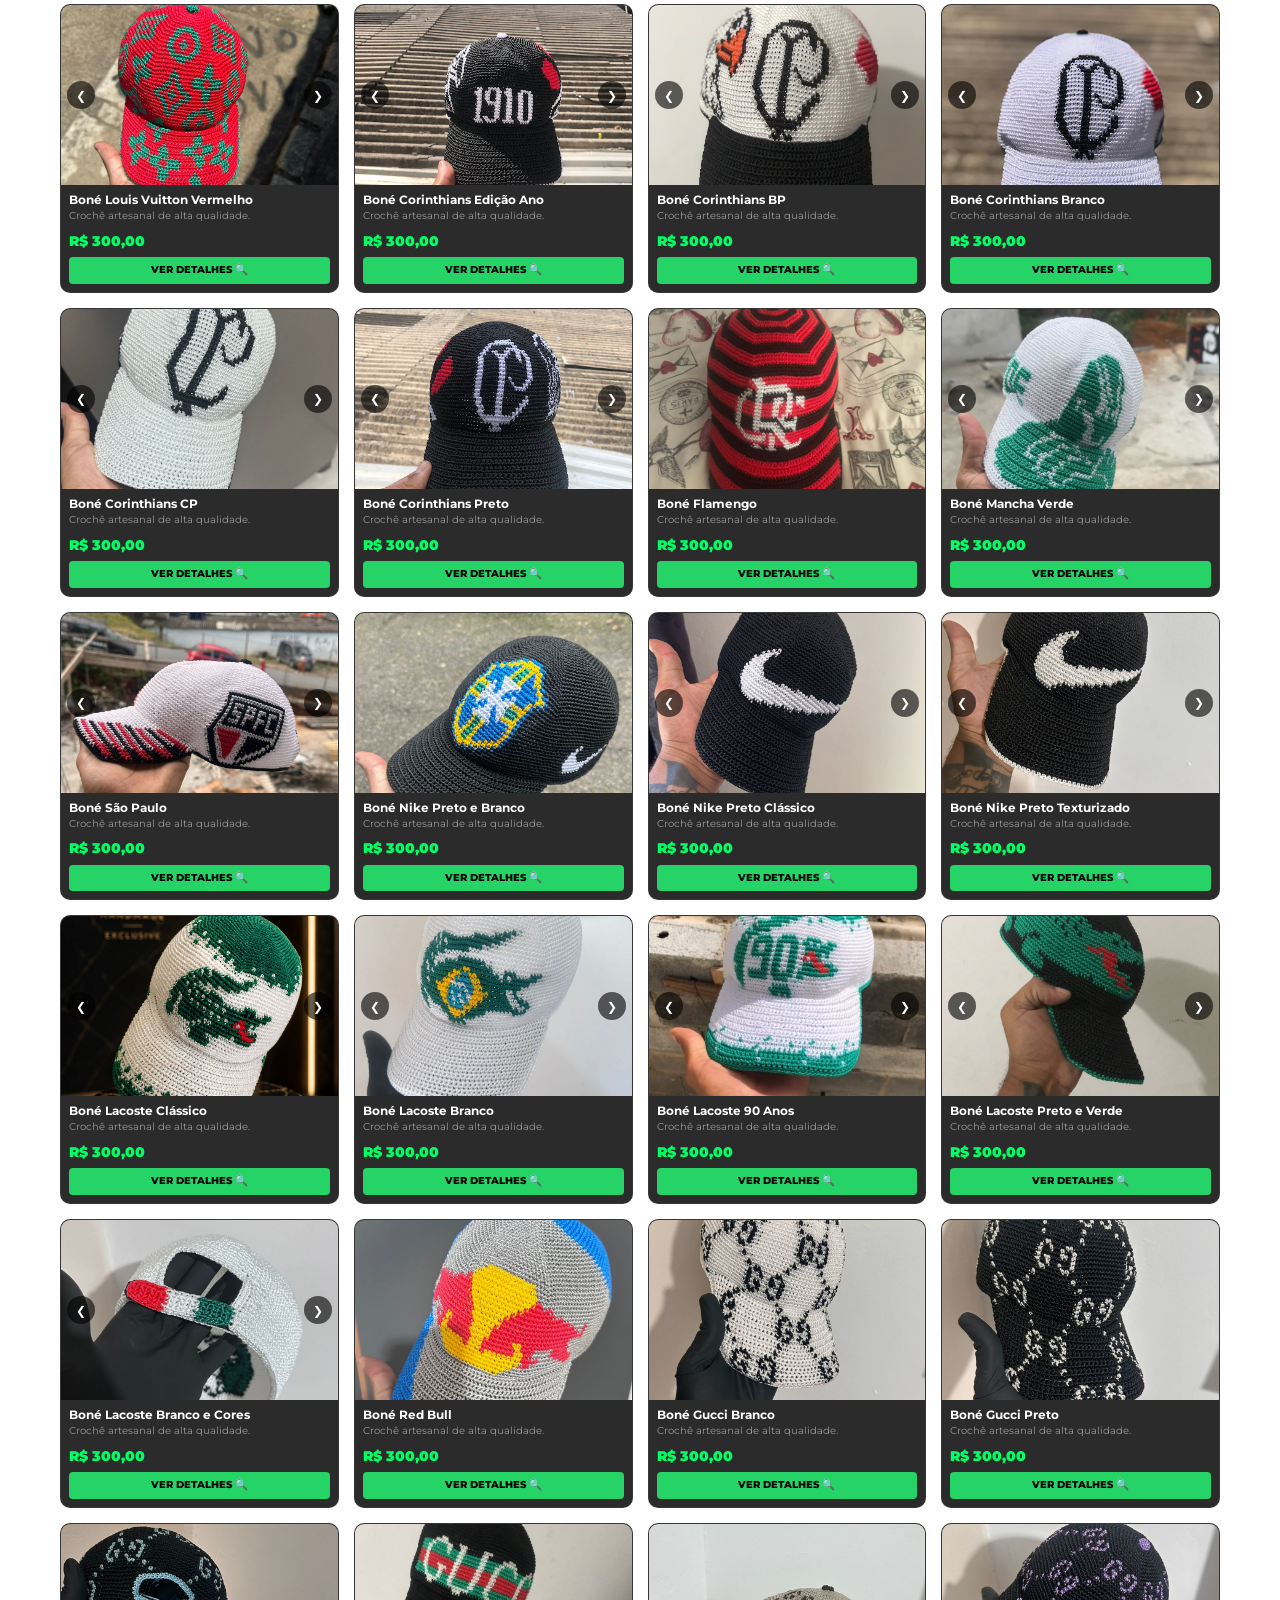
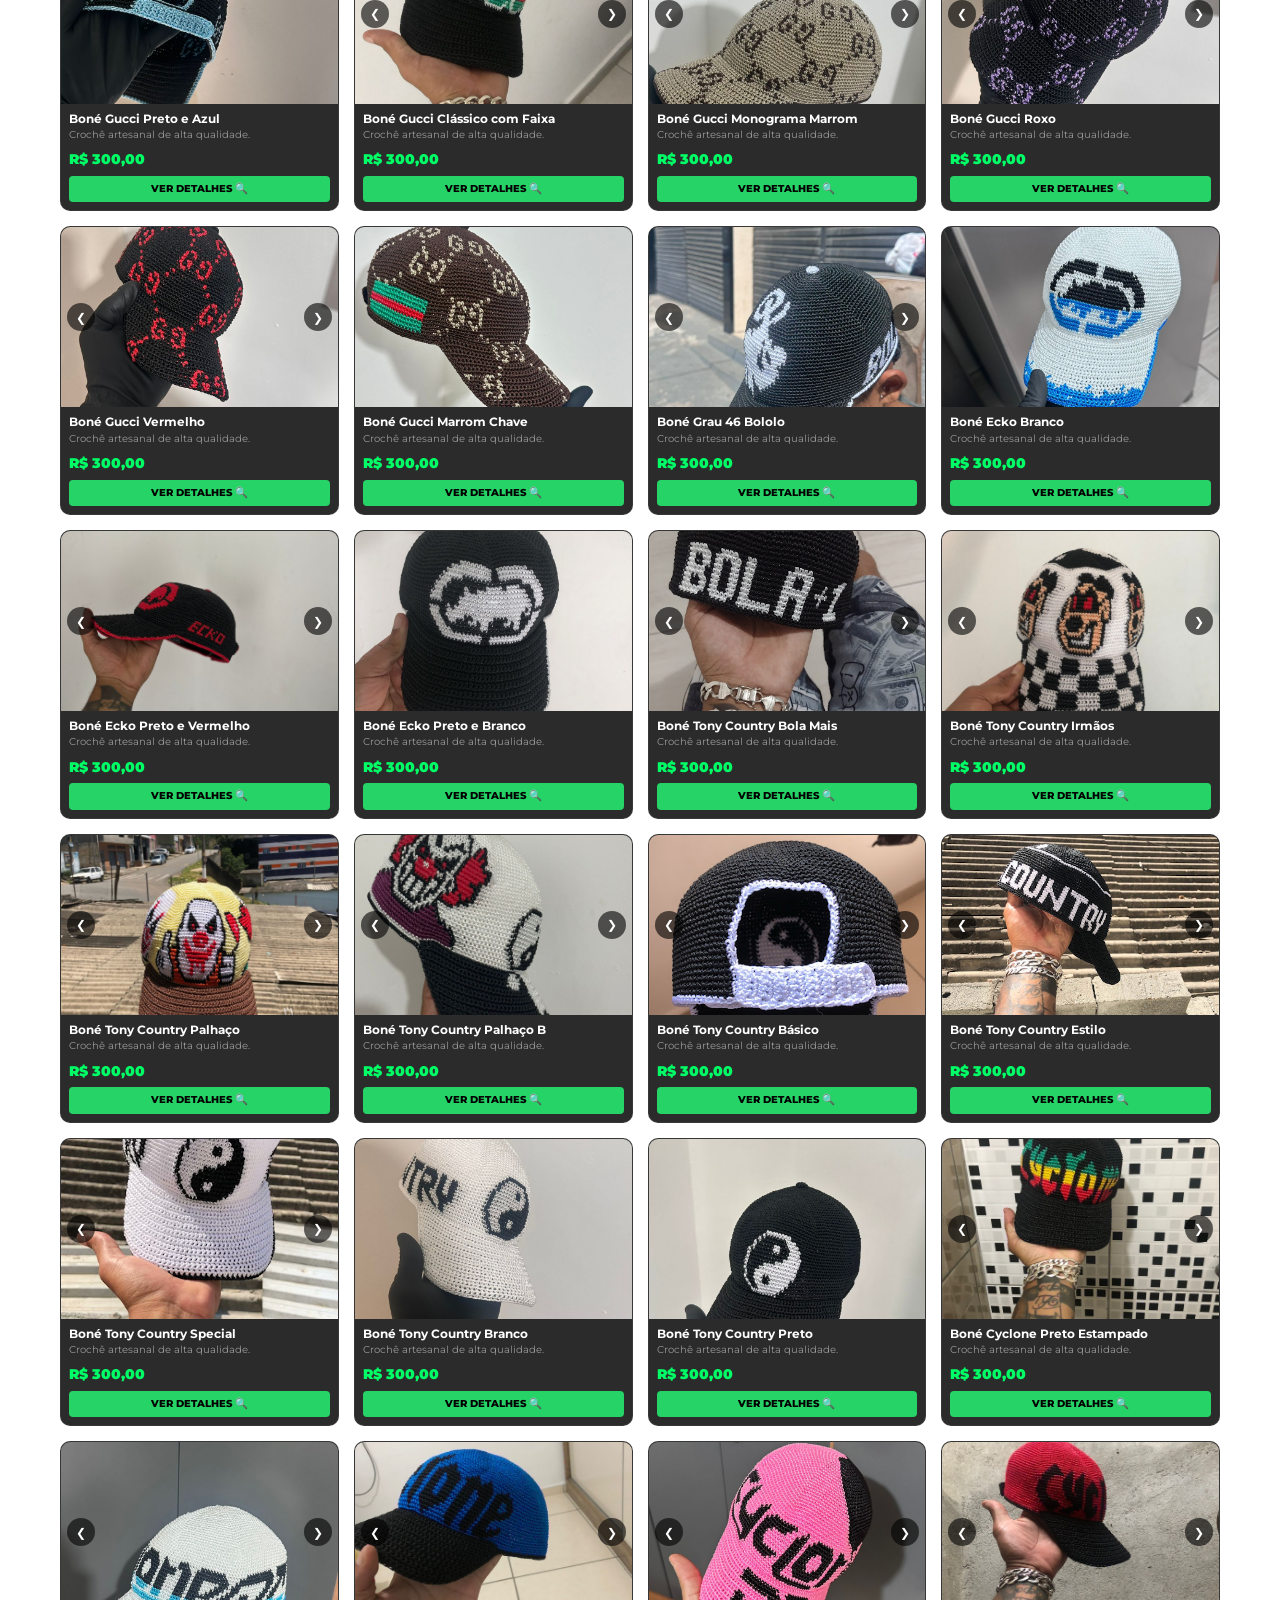
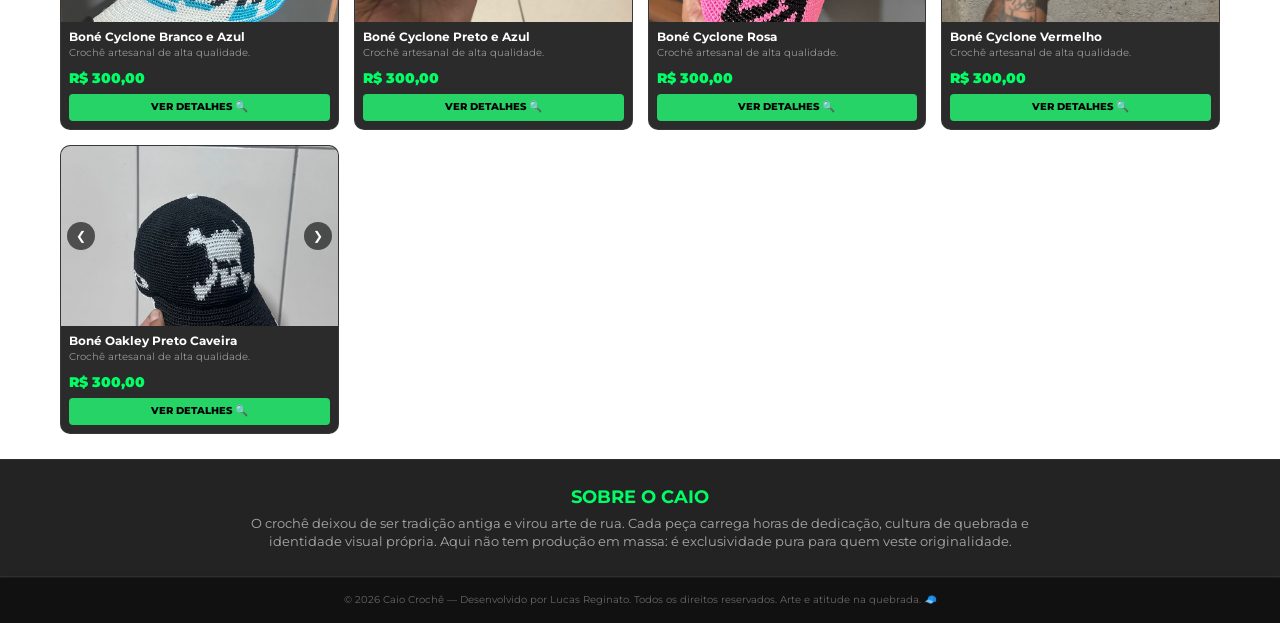
==== commit 304a88a9: "b" ====
--- a/index.html
+++ b/index.html
@@ -70,11 +70,11 @@
                 </div>
                 <div class="famoso-card-topo" onclick="abrirModalFamoso(1)">
                     <img src="imagens/famosos/buzeira2.jpg" alt="Buzeira">
-                    <p>Buzeira 2</p>
+                    <p>Buzeira </p>
                 </div>
                 <div class="famoso-card-topo" onclick="abrirModalFamoso(2)">
                     <img src="imagens/famosos/buzeira3.jpg" alt="Buzeira">
-                    <p>Buzeira 3</p>
+                    <p>Buzeira </p>
                 </div>
 
                 <!-- MC Hariel -->
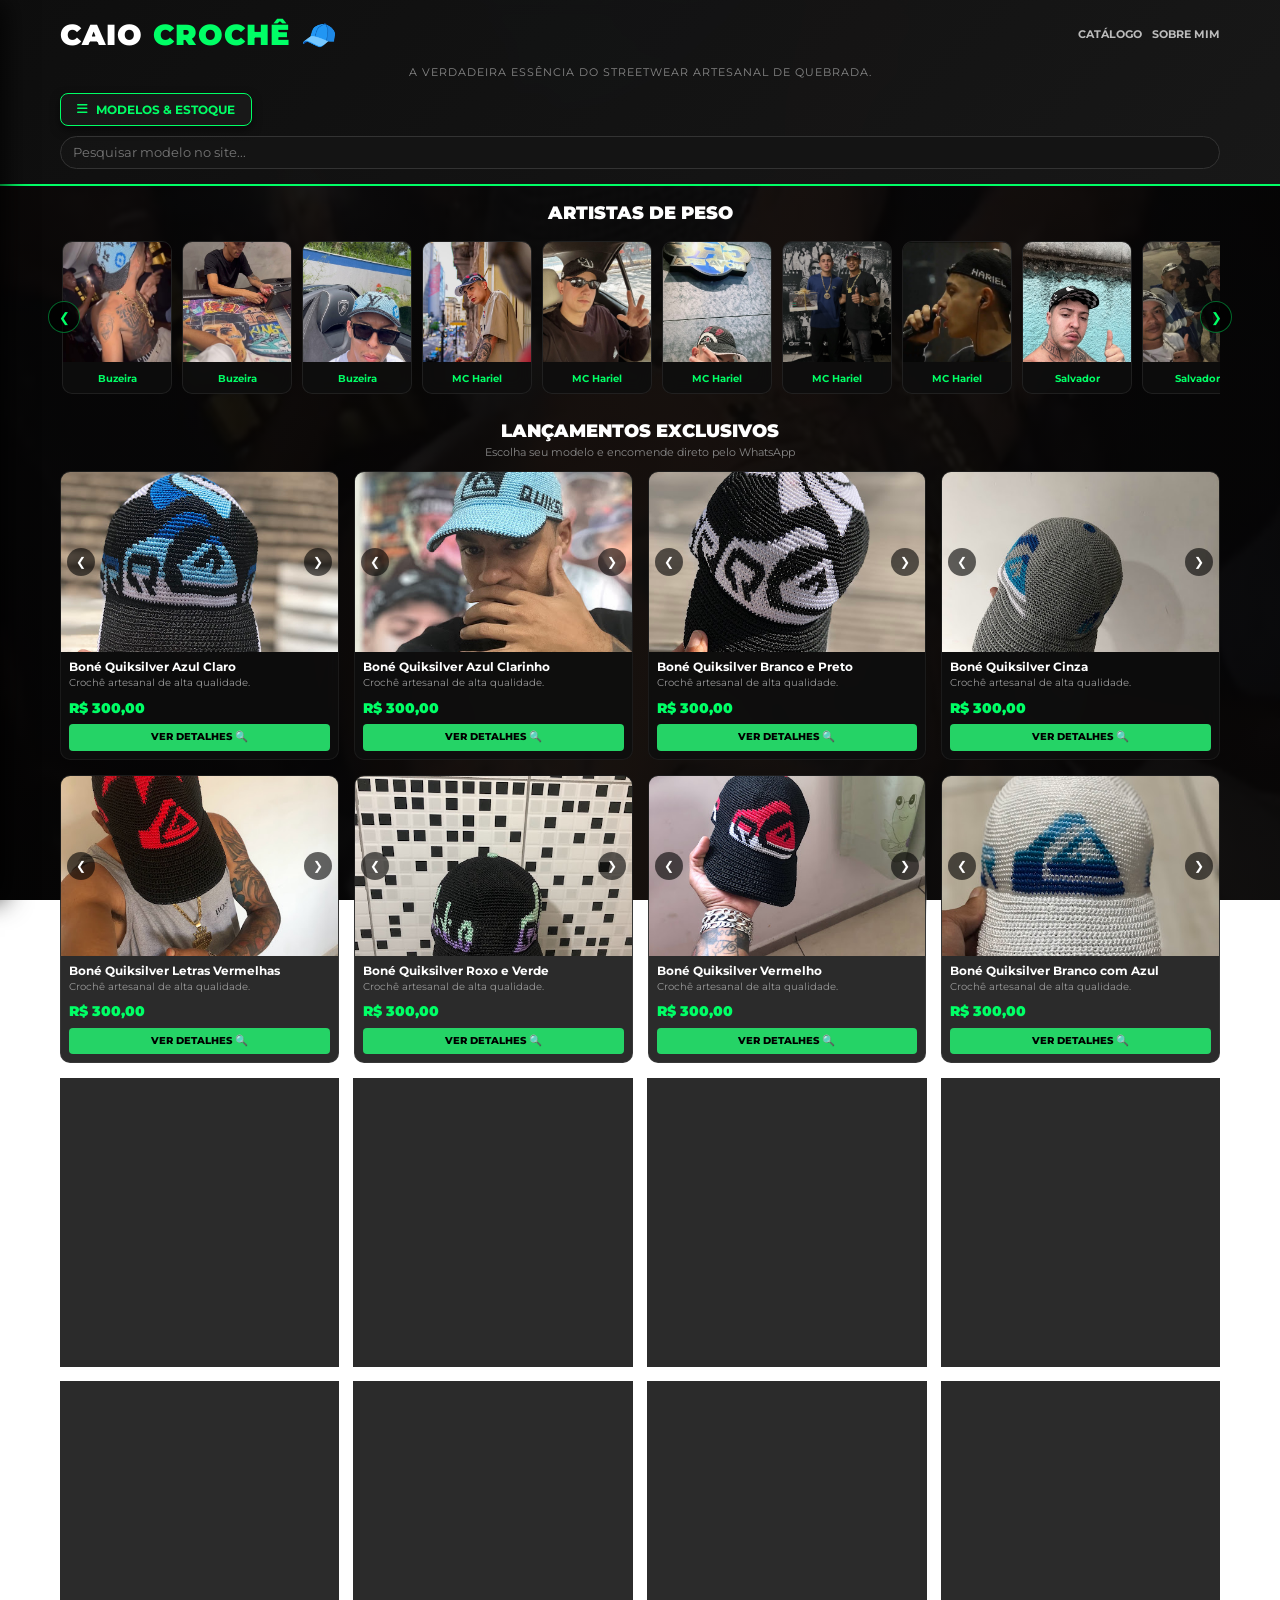
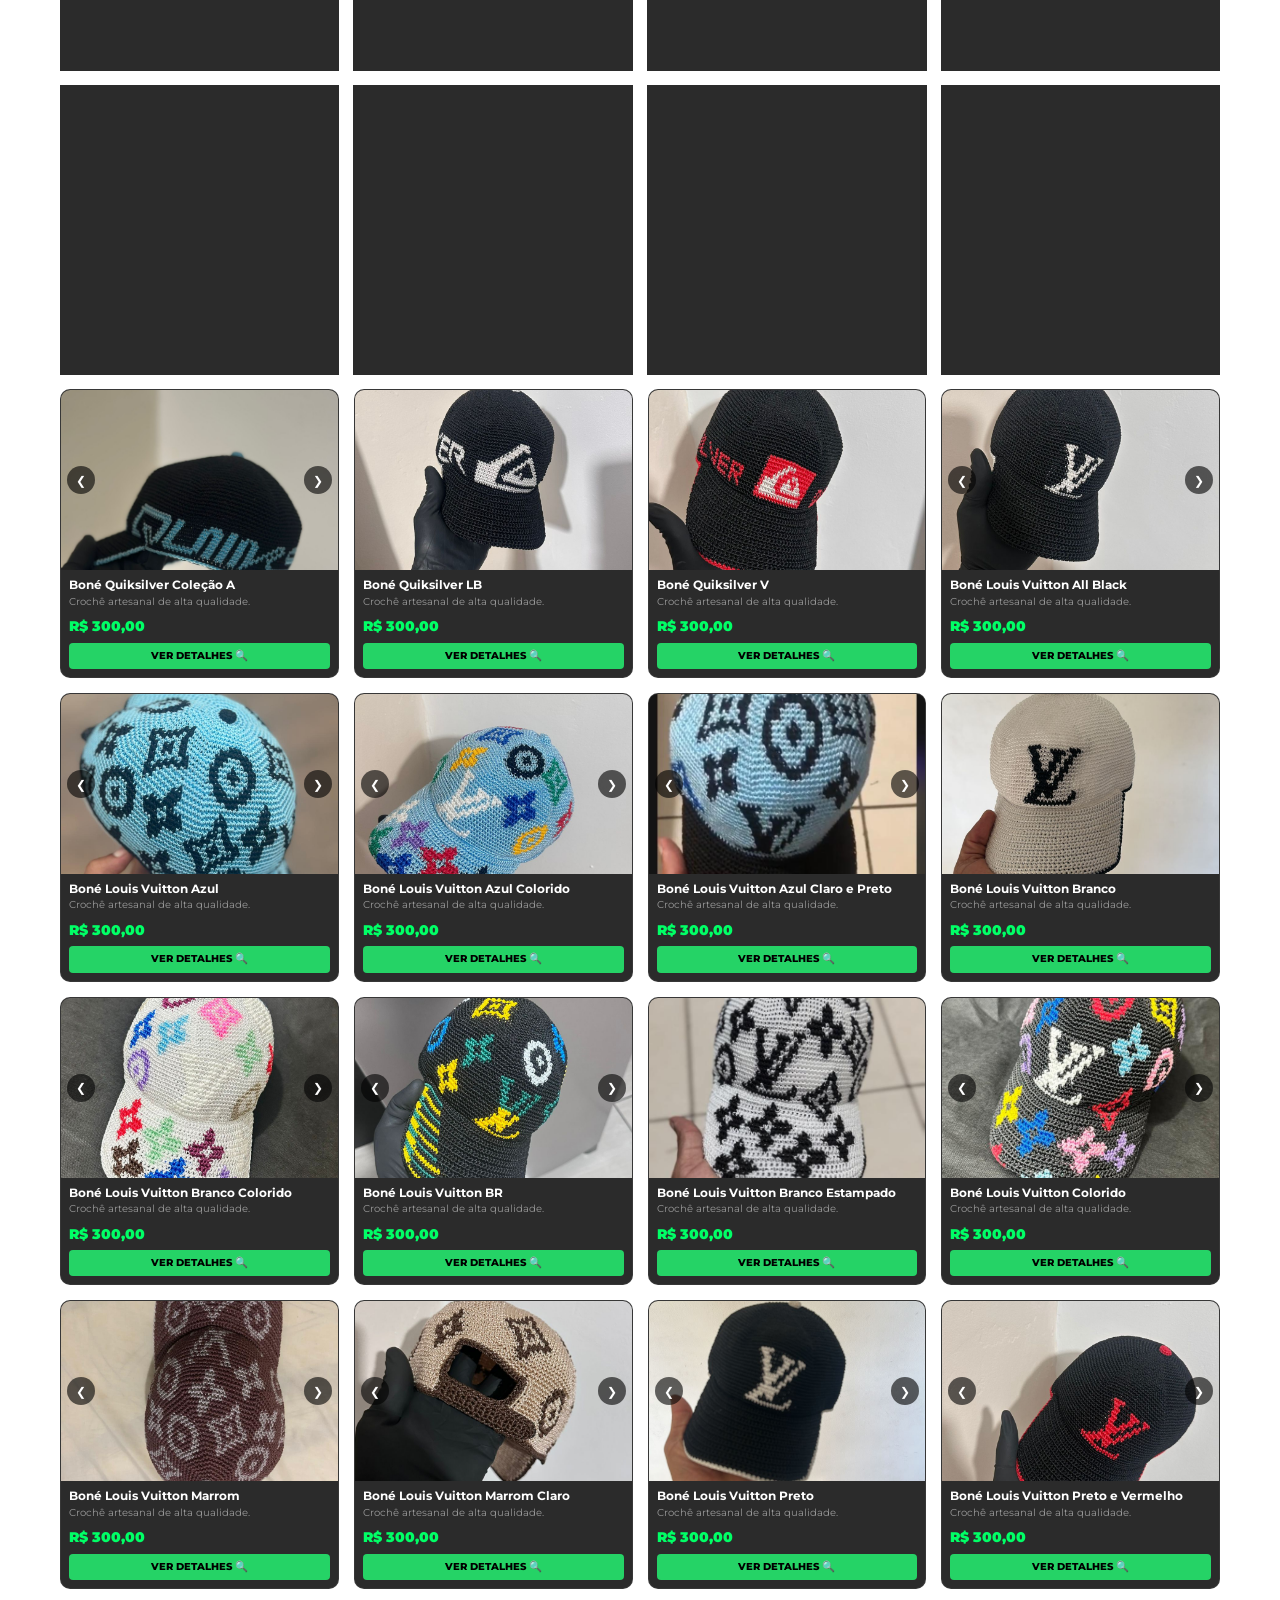
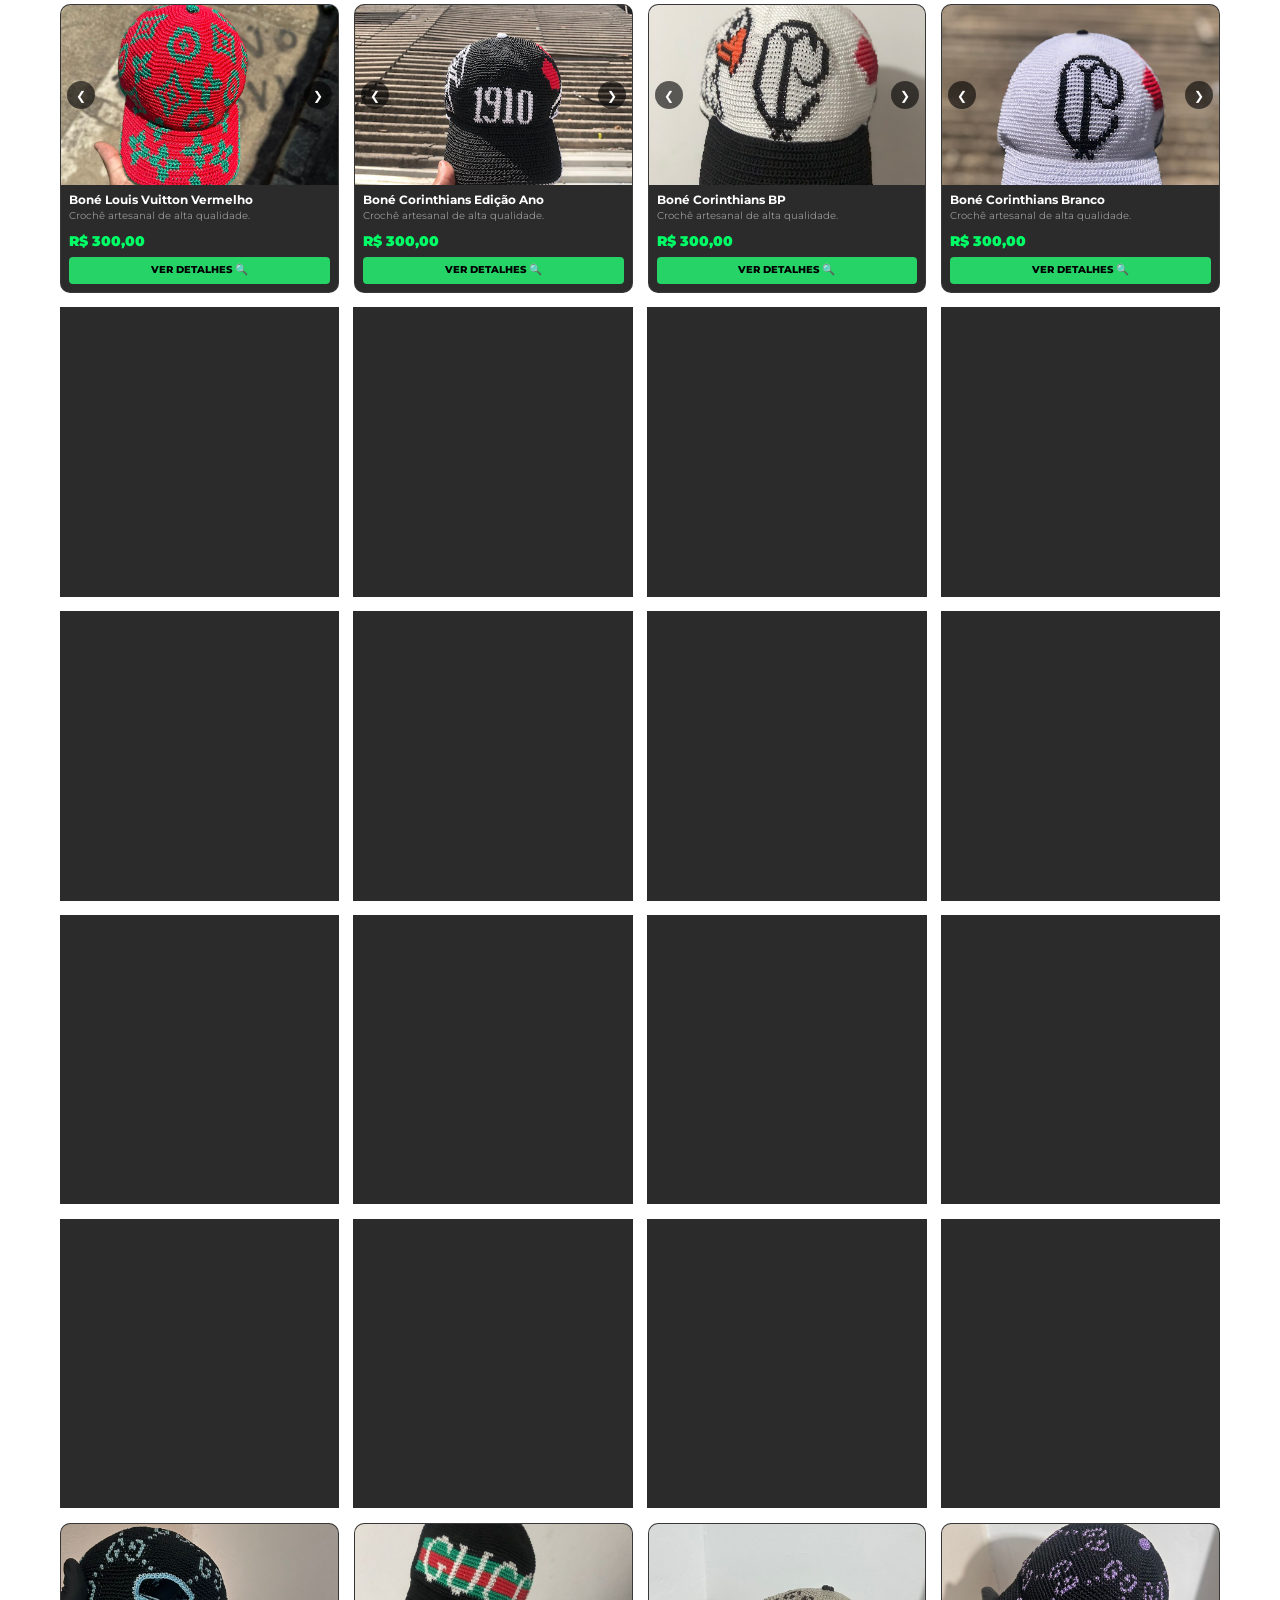
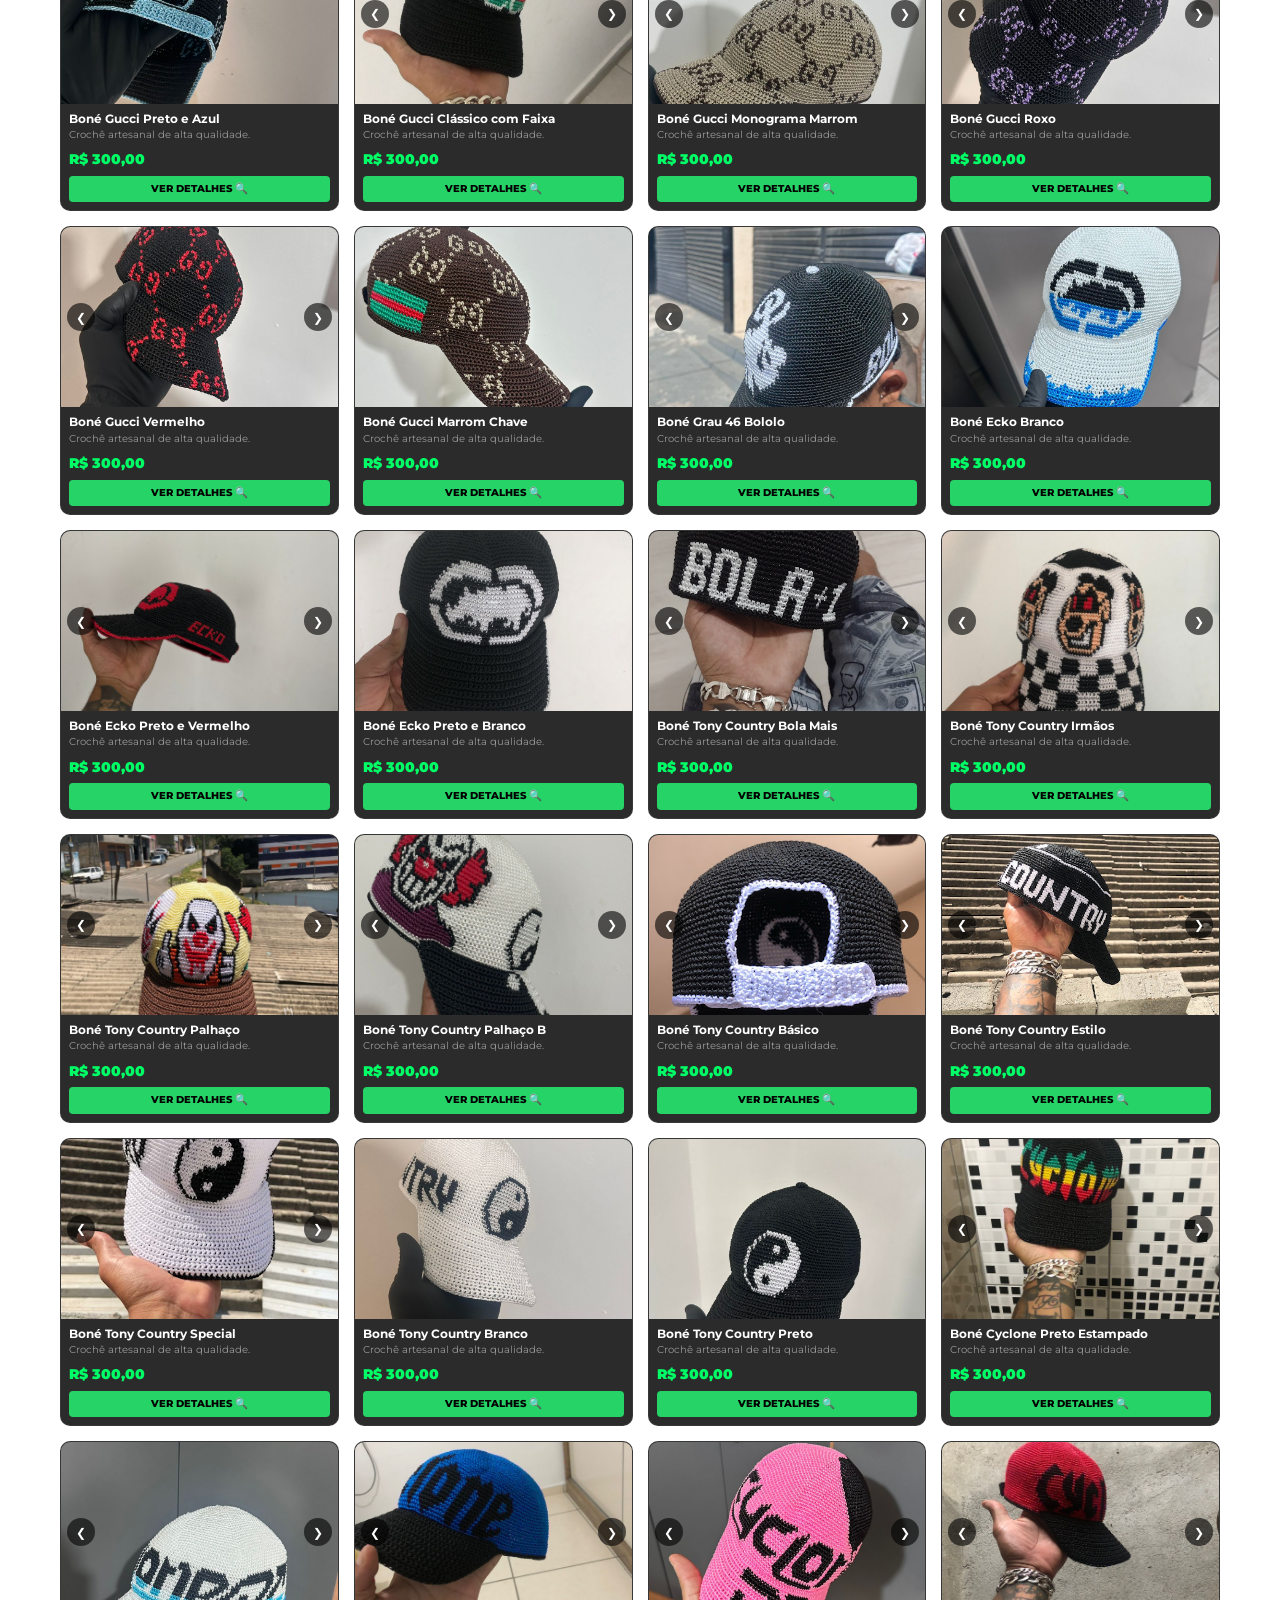
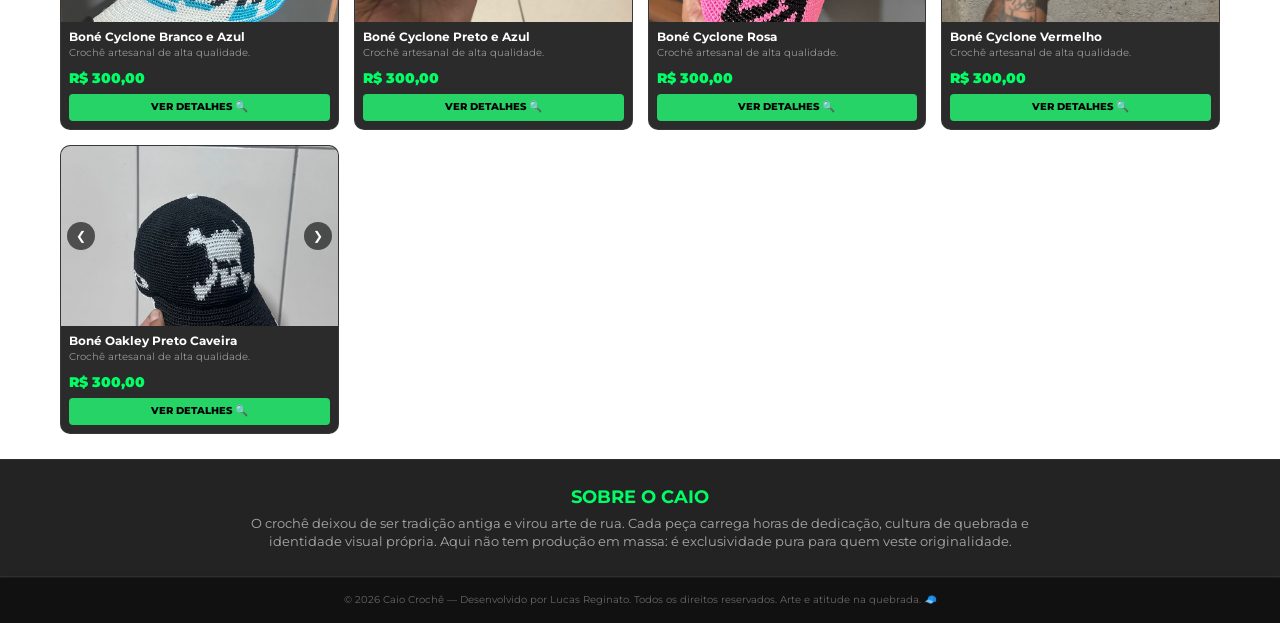
==== commit 5bae60f2: "cbz" ====
--- a/index.html
+++ b/index.html
@@ -138,7 +138,7 @@
                 </div>
                 <div class="famoso-card-topo" onclick="abrirModalFamoso(16)">
                     <img src="imagens/famosos/mccebezinho.jpg" alt="MC Cebebinho">
-                    <p>MC Cebebinho</p>
+                    <p>MC Cebezinho</p>
                 </div>
             </div>
 
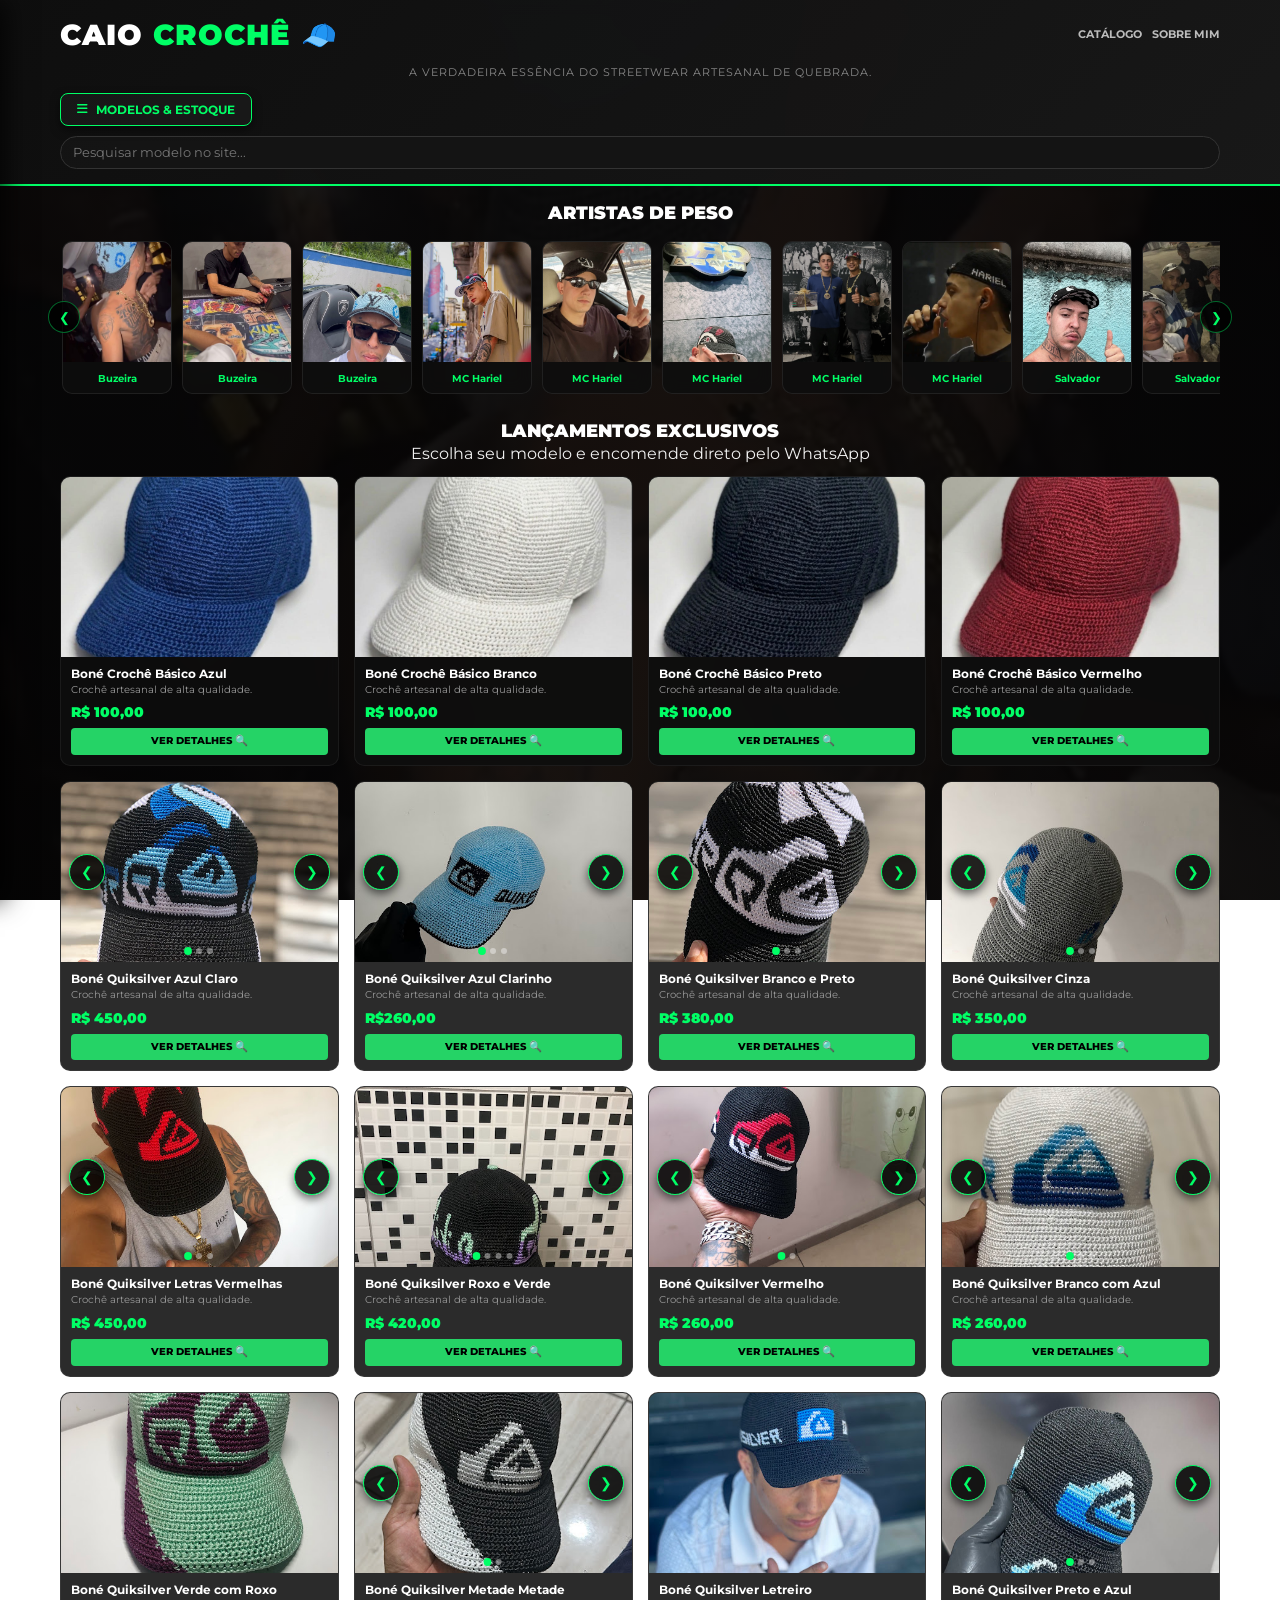
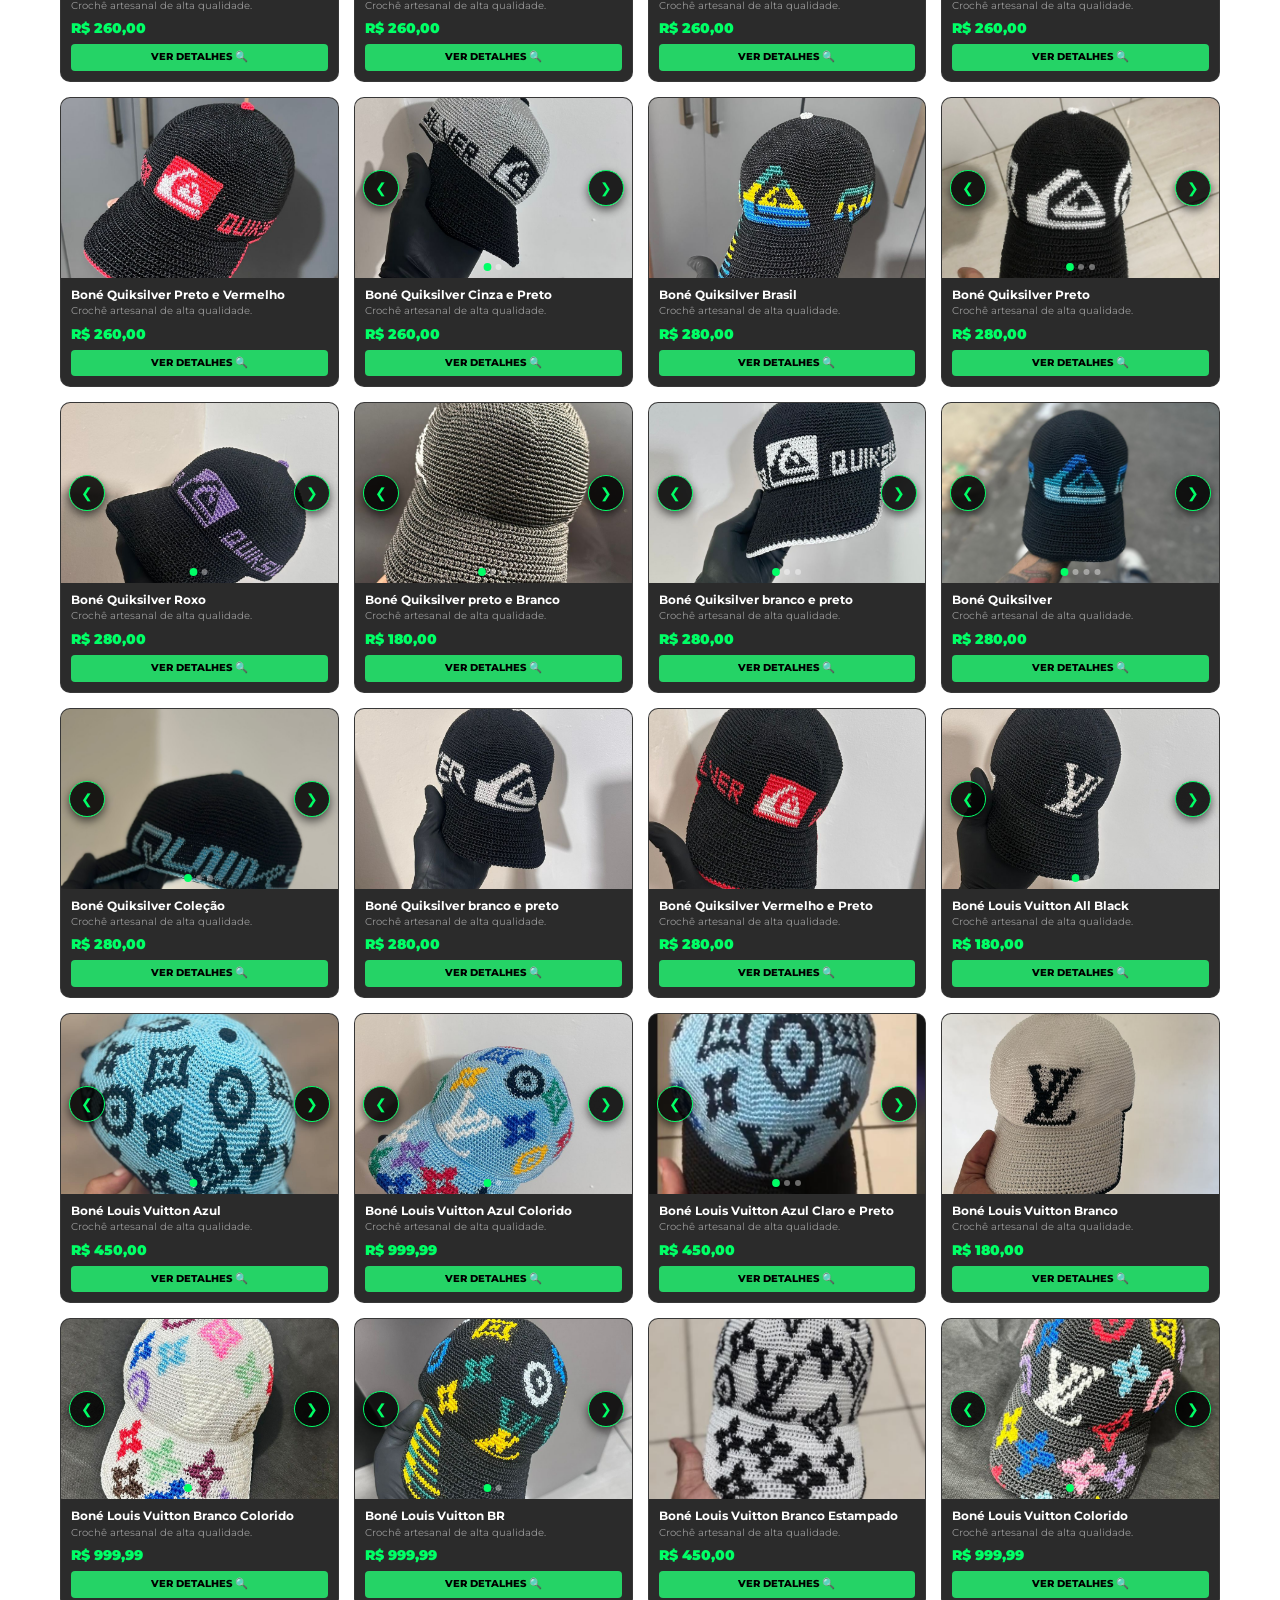
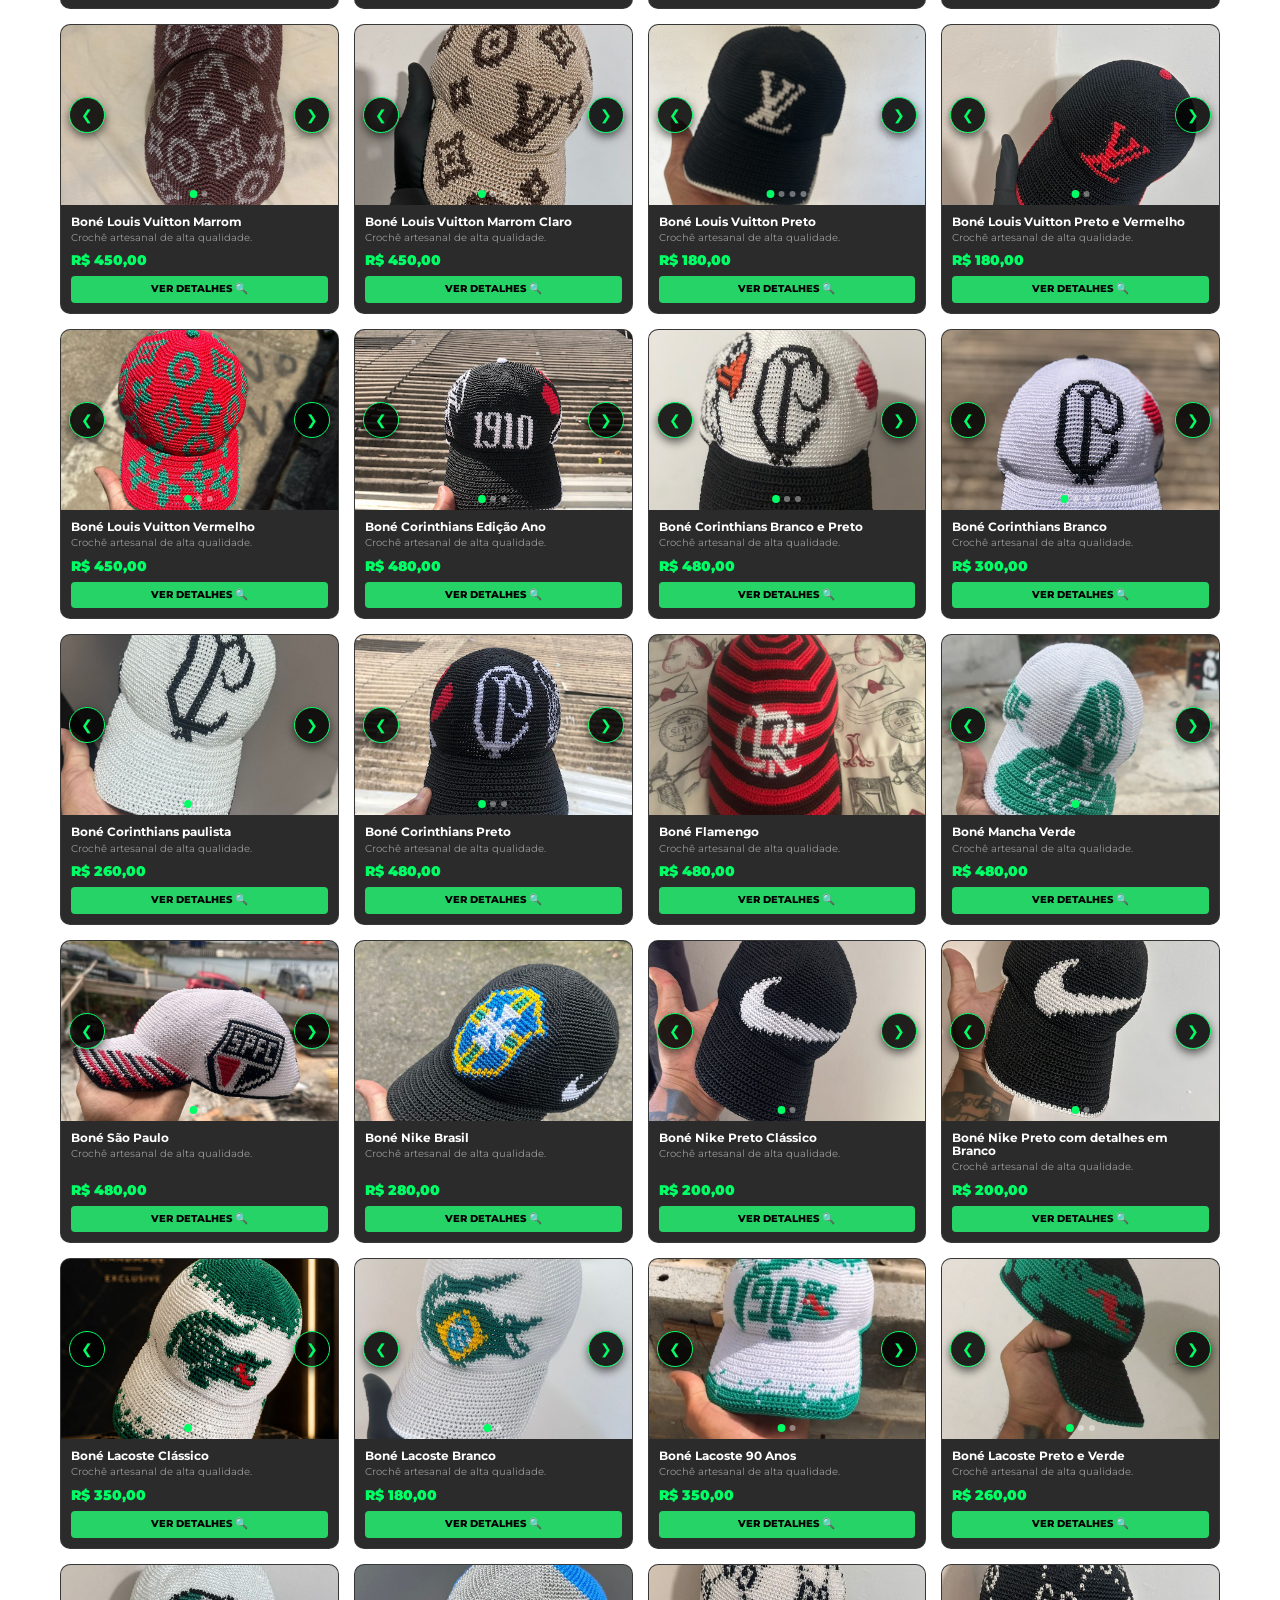
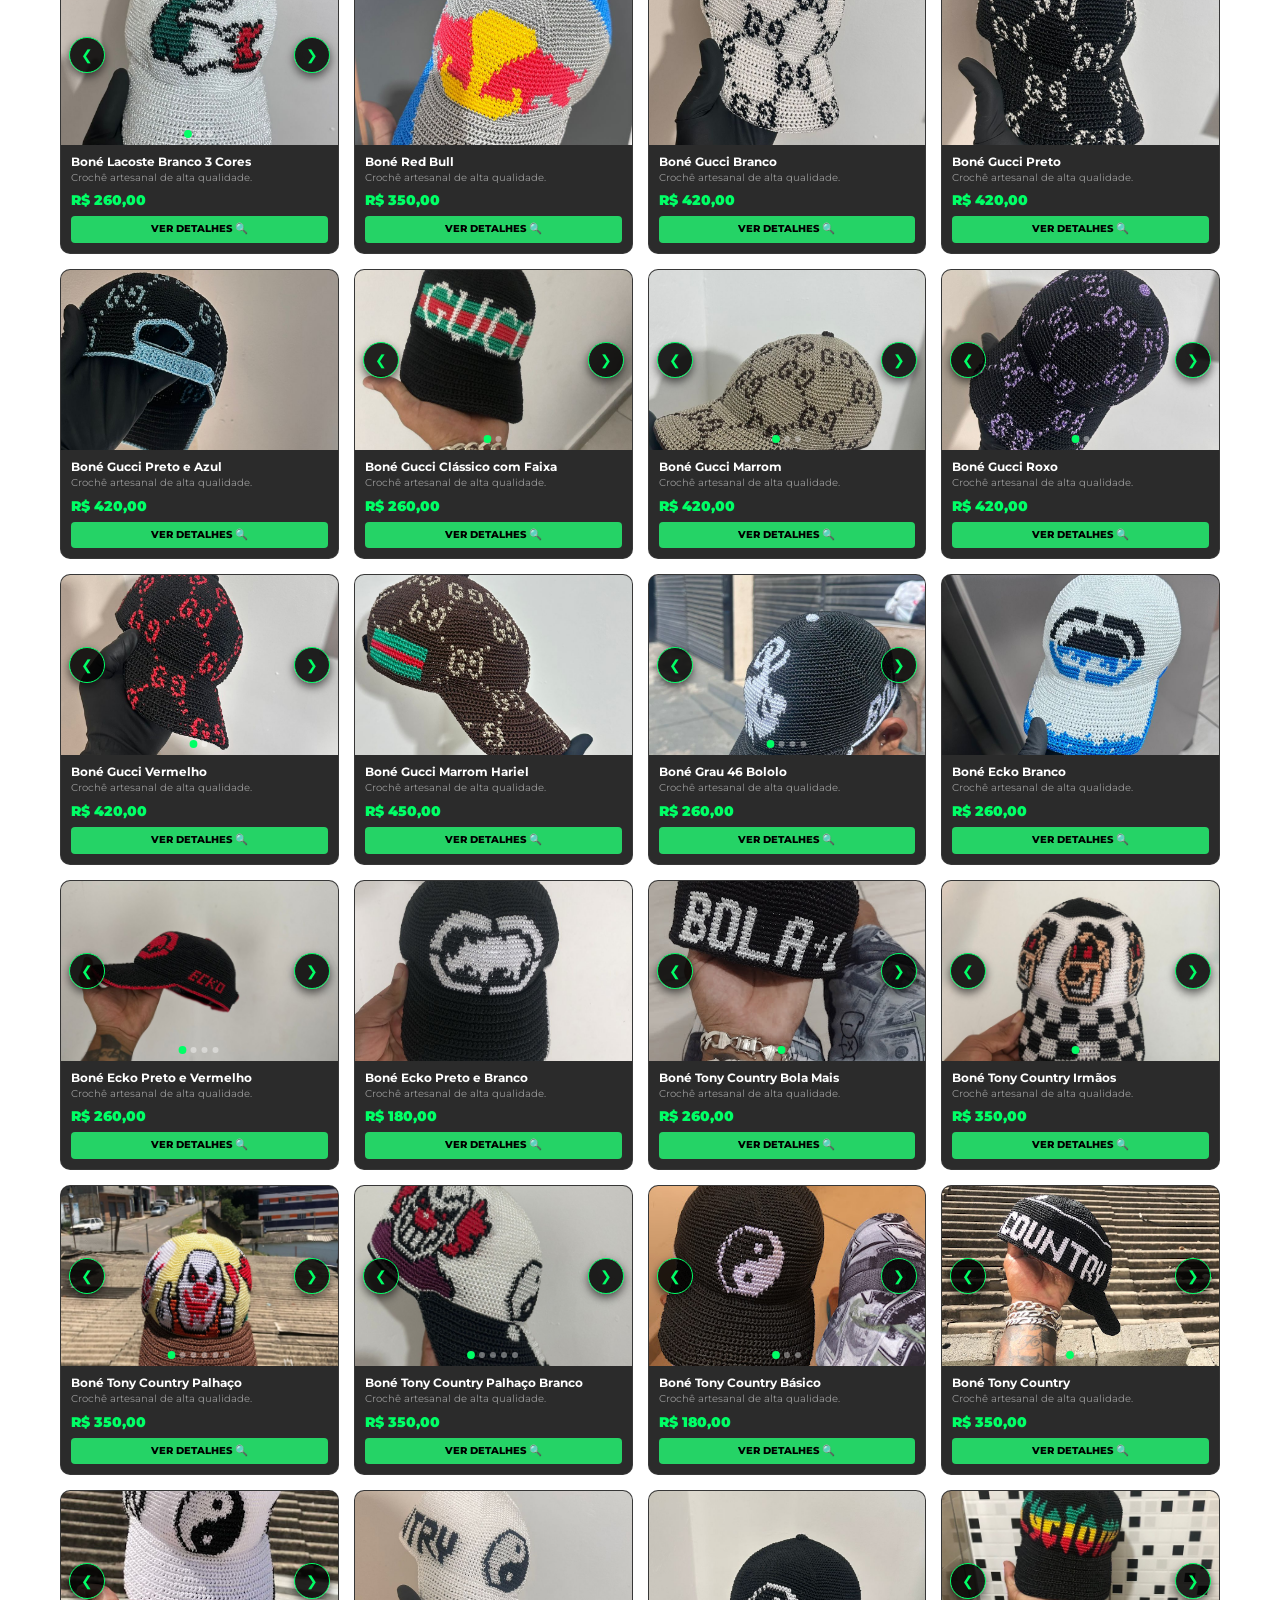
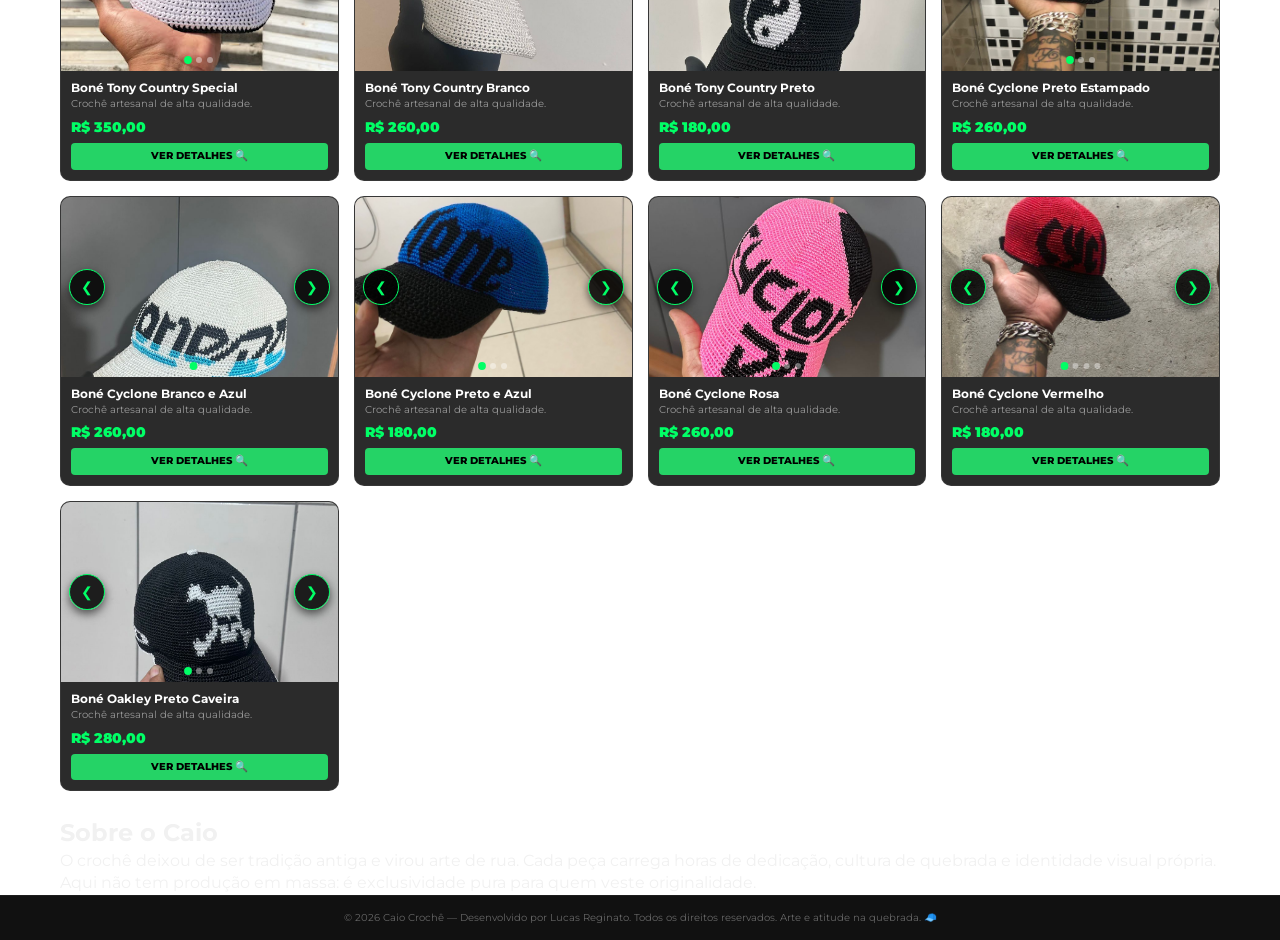
==== commit 042bbef7: "cabei" ====
--- a/index.html
+++ b/index.html
@@ -176,6 +176,7 @@
     </footer>
 
    <!-- SCRIPTS DE MARCAS E LÓGICA -->
+    <script src="basicos.js"></script>
     <script src="quiksilver.js"></script>
     <script src="times.js"></script>
     <script src="louisvuitton.js"></script> <!-- <-- Mude para louisvuitton.js (ou o nome exato que está na sua pasta) -->
--- a/style.css
+++ b/style.css
@@ -7,10 +7,10 @@
     box-sizing: border-box;
     font-family: 'Montserrat', sans-serif;
     scroll-behavior: smooth;
+    touch-action: manipulation; /* Evita o zoom chato de duplo clique no celular */
 }
 
 body {
-    /* Fundo com a foto do artista e efeito fosco elegante */
     background: linear-gradient(rgba(5, 5, 5, 0.92), rgba(5, 5, 5, 0.92)), url('imagens/famosos/buzeira.jpg');
     background-size: cover;
     background-position: center;
@@ -31,7 +31,7 @@
 .header-loja {
     background: linear-gradient(135deg, rgba(15, 15, 15, 0.95) 0%, rgba(25, 25, 25, 0.95) 100%);
     padding: 15px 0;
-    border-bottom: 2px solid #00ff66; /* Destaque verde tecnológico */
+    border-bottom: 2px solid #00ff66;
     backdrop-filter: blur(8px);
 }
 
@@ -84,8 +84,34 @@
 }
 
 /* ==========================================
-    BARRA DE PESQUISA
-   ========================================== */
+    BARRA DE PESQUISA E BOTÃO MODELOS
+   ========================================== */
+.btn-abrir-menu {
+    background-color: rgba(25, 25, 25, 0.9);
+    color: #00ff66;
+    border: 1px solid #00ff66;
+    padding: 8px 16px;
+    border-radius: 8px;
+    font-weight: bold;
+    font-size: 0.75rem;
+    cursor: pointer;
+    display: flex;
+    align-items: center;
+    justify-content: center;
+    gap: 8px;
+    margin: 8px 0 10px 0;
+    text-transform: uppercase;
+    width: fit-content;
+    transition: all 0.3s ease;
+    box-shadow: 0 4px 10px rgba(0, 0, 0, 0.5);
+}
+
+.btn-abrir-menu:hover {
+    background-color: #00ff66;
+    color: #000;
+    transform: scale(1.05);
+}
+
 .barra-pesquisa {
     max-width: 100%;
     margin: 0 auto;
@@ -109,120 +135,7 @@
 }
 
 /* ==========================================
-    FAMOSOS NO TOPO (MINI CARROSSEL)
-   ========================================== */
-.famosos-topo-container {
-    margin-top: 12px;
-}
-
-.famosos-mini-scroll {
-    display: flex;
-    gap: 10px;
-    overflow-x: auto;
-    padding-bottom: 6px;
-    scrollbar-width: none; /* Esconde barra de rolagem no Firefox */
-}
-
-.famosos-mini-scroll::-webkit-scrollbar {
-    display: none; /* Esconde barra de rolagem no Chrome/Safari */
-}
-
-.famoso-mini-card {
-    min-width: 75px;
-    background: rgba(18, 18, 18, 0.85);
-    backdrop-filter: blur(8px);
-    border: 1px solid rgba(255, 255, 255, 0.08);
-    border-radius: 8px;
-    text-align: center;
-    padding: 5px;
-    flex-shrink: 0;
-}
-
-.famoso-mini-card img {
-    width: 50px;
-    height: 50px;
-    border-radius: 50%;
-    object-fit: cover;
-    margin: 0 auto 3px auto;
-    border: 1px solid #00ff66;
-}
-
-.famoso-mini-card span {
-    display: block;
-    font-size: 0.6rem;
-    font-weight: 700;
-    color: #fff;
-    white-space: nowrap;
-    overflow: hidden;
-    text-overflow: ellipsis;
-}
-
-/* ==========================================
-    PAINEL DE MODELOS / MARCAS (COM AS BARRINHAS)
-   ========================================== */
-.painel-modelos {
-    display: flex;
-    align-items: center;
-    background: rgba(14, 14, 14, 0.9);
-    backdrop-filter: blur(8px);
-    border: 1px solid rgba(255, 255, 255, 0.06);
-    border-radius: 10px;
-    margin-top: 10px;
-    padding: 8px 12px;
-    gap: 10px;
-    overflow: hidden;
-}
-
-.titulo-modelos-btn {
-    font-size: 0.75rem;
-    font-weight: 800;
-    text-transform: uppercase;
-    color: #00ff66;
-    display: flex;
-    align-items: center;
-    gap: 6px;
-    white-space: nowrap;
-    border-right: 1px solid #333;
-    padding-right: 12px;
-}
-
-.marcas-filtro {
-    display: flex;
-    flex-wrap: nowrap; 
-    overflow-x: auto;
-    gap: 6px; 
-    scrollbar-width: none;
-    width: 100%;
-}
-
-.marcas-filtro::-webkit-scrollbar {
-    display: none;
-}
-
-.btn-cat {
-    background-color: rgba(25, 25, 25, 0.8);
-    color: #aaa;
-    border: 1px solid #333;
-    padding: 5px 10px;
-    border-radius: 15px;
-    font-size: 0.65rem;
-    font-weight: 700;
-    text-transform: uppercase;
-    cursor: pointer;
-    white-space: nowrap;
-    transition: all 0.3s ease;
-    flex-shrink: 0;
-}
-
-.btn-cat:hover, .btn-cat.ativo {
-    background-color: #00ff66;
-    color: #000;
-    border-color: #00ff66;
-    box-shadow: 0 0 8px rgba(0, 255, 102, 0.4);
-}
-
-/* ==========================================
-    TÍTULOS DE SEÇÕES
+    FAMOSOS NO TOPO (COM SCROLL E SETINHAS)
    ========================================== */
 .secao-titulo {
     text-align: center;
@@ -236,424 +149,6 @@
     color: #fff;
 }
 
-.secao-titulo p {
-    color: #888;
-    font-size: 0.7rem;
-    margin-top: 2px;
-}
-
-/* ==========================================
-    VITRINE DE PRODUTOS (MAIS COMPACTA NO CELULAR)
-   ========================================== */
-.produtos-grid {
-    display: grid;
-    grid-template-columns: repeat(2, 1fr); 
-    gap: 8px; 
-    padding: 10px 0 25px 0;
-}
-
-.bone-card {
-    background: rgba(14, 14, 14, 0.88);
-    backdrop-filter: blur(10px);
-    border: 1px solid rgba(255, 255, 255, 0.06);
-    border-radius: 10px;
-    overflow: hidden;
-    display: flex;
-    flex-direction: column;
-    justify-content: space-between;
-    transition: transform 0.3s ease, box-shadow 0.3s ease, border-color 0.3s ease;
-}
-
-.bone-card:hover {
-    transform: translateY(-4px);
-    box-shadow: 0 10px 25px rgba(0, 0, 0, 0.8);
-    border-color: rgba(0, 255, 102, 0.4);
-}
-
-/* Imagem compacta para caber mais na tela do celular */
-.imagem-container {
-    position: relative;
-    width: 100%;
-    height: 100px; 
-    background-color: rgba(0, 0, 0, 0.4);
-    overflow: hidden;
-}
-
-.imagem-container img {
-    width: 100%;
-    height: 100%;
-    object-fit: cover;
-    transition: transform 0.4s ease;
-}
-
-.bone-card:hover .imagem-container img {
-    transform: scale(1.05);
-}
-
-.tag-lancamento {
-    position: absolute;
-    top: 4px;
-    right: 4px;
-    background-color: #00ff66;
-    color: #000;
-    font-size: 0.5rem;
-    font-weight: 800;
-    padding: 2px 4px;
-    border-radius: 3px;
-    text-transform: uppercase;
-    z-index: 3;
-}
-
-.card-conteudo {
-    padding: 8px;
-    display: flex;
-    flex-direction: column;
-    flex-grow: 1;
-}
-
-.bone-titulo {
-    font-size: 0.75rem;
-    font-weight: 700;
-    color: #fff;
-    margin-bottom: 3px;
-    line-height: 1.1;
-}
-
-.bone-descricao {
-    font-size: 0.65rem;
-    color: #999;
-    margin-bottom: 6px;
-    flex-grow: 1;
-    display: -webkit-box;
-    -webkit-line-clamp: 2;
-    -webkit-box-orient: vertical;
-    overflow: hidden;
-}
-
-.preco-container {
-    margin-bottom: 5px;
-}
-
-.preco {
-    font-size: 0.85rem;
-    font-weight: 900;
-    color: #00ff66; /* PREÇO EM VERDE BRILHANTE */
-}
-
-.btn-whatsapp {
-    display: block;
-    width: 100%;
-    background-color: #25d366;
-    color: #000;
-    text-align: center;
-    padding: 6px;
-    border-radius: 4px;
-    font-weight: 800;
-    text-decoration: none;
-    text-transform: uppercase;
-    font-size: 0.65rem;
-    transition: background-color 0.2s ease, transform 0.2s ease;
-}
-
-.btn-whatsapp:hover {
-    background-color: #1ebe5d;
-    color: #fff;
-}
-
-/* ==========================================
-    SEÇÃO SOBRE MIM
-   ========================================== */
-.secao-sobre {
-    background: rgba(12, 12, 12, 0.9);
-    backdrop-filter: blur(8px);
-    padding: 25px 10px;
-    border-top: 1px solid rgba(255, 255, 255, 0.05);
-    border-bottom: 1px solid rgba(255, 255, 255, 0.05);
-    text-align: center;
-}
-
-.sobre-texto h2 {
-    font-size: 1.1rem;
-    color: #00ff66;
-    margin-bottom: 6px;
-    text-transform: uppercase;
-}
-
-.sobre-texto p {
-    color: #aaa;
-    font-size: 0.8rem;
-    max-width: 800px;
-    margin: 0 auto;
-}
-
-/* ==========================================
-    ESTILO DAS SETINHAS E SLIDER DE FOTOS
-   ========================================== */
-.btn-slide {
-    position: absolute;
-    top: 50%;
-    transform: translateY(-50%);
-    background: rgba(0, 0, 0, 0.6);
-    color: #fff;
-    border: none;
-    width: 28px;
-    height: 28px;
-    border-radius: 50%;
-    cursor: pointer;
-    display: flex;
-    align-items: center;
-    justify-content: center;
-    font-size: 12px;
-    transition: background 0.2s, transform 0.2s;
-    z-index: 2;
-}
-
-.btn-slide:hover {
-    background: rgba(0, 0, 0, 0.9);
-    transform: translateY(-50%) scale(1.1);
-}
-
-.btn-prev {
-    left: 6px;
-}
-
-.btn-next {
-    right: 6px;
-}
-
-.produto-img {
-    width: 100%;
-    height: 100%;
-    object-fit: cover;
-    transition: opacity 0.2s ease-in-out;
-}
-
-/* ==========================================
-    RODAPÉ
-   ========================================== */
-footer {
-    background-color: rgba(5, 5, 5, 0.95);
-    text-align: center;
-    padding: 15px 10px;
-    border-top: 1px solid rgba(255, 255, 255, 0.05);
-    color: #666;
-    font-size: 0.65rem;
-}
-
-/* ==========================================
-    AJUSTES PARA COMPUTADOR (TELAS MAIORES)
-   ========================================== */
-@media (min-width: 768px) {
-    .container {
-        padding: 0 20px;
-    }
-    .logo {
-        font-size: 1.8rem;
-    }
-    .produtos-grid {
-        grid-template-columns: repeat(4, 1fr); 
-        gap: 15px;
-    }
-    .imagem-container {
-        height: 180px;
-    }
-    .famosos-mini-card {
-        min-width: 95px;
-    }
-    .famoso-mini-card img {
-        width: 65px;
-        height: 65px;
-    }
-}/* ==========================================
-    ESTILO DOS FAMOSOS NO TOPO (COMPACTO)
-   ========================================== */
-.famosos-topo-grid {
-    display: grid;
-    grid-template-columns: repeat(4, 1fr); /* 4 colunas lado a lado perfeitamente */
-    gap: 6px;
-    margin: 10px 0 15px 0;
-}
-
-.famoso-card-topo {
-    background: rgba(14, 14, 14, 0.88);
-    backdrop-filter: blur(8px);
-    border: 1px solid rgba(255, 255, 255, 0.06);
-    border-radius: 8px;
-    text-align: center;
-    overflow: hidden;
-    padding-bottom: 5px;
-    transition: transform 0.2s ease;
-}
-
-.famoso-card-topo:hover {
-    transform: translateY(-2px);
-    border-color: #00ff66;
-}
-
-.famoso-card-topo img {
-    width: 100%;
-    height: 65px; /* Altura compacta para celular */
-    object-fit: cover;
-    margin-bottom: 3px;
-}
-
-.famoso-card-topo p {
-    font-size: 0.6rem;
-    font-weight: 700;
-    color: #00ff66;
-    white-space: nowrap;
-    overflow: hidden;
-    text-overflow: ellipsis;
-    padding: 0 2px;
-}
-/* Botão para abrir a aba lateral (alinhado à esquerda) */
-.btn-abrir-menu {
-    background-color: rgba(25, 25, 25, 0.9);
-    color: #00ff66;
-    border: 1px solid #00ff66;
-    padding: 8px 16px;
-    border-radius: 8px;
-    font-weight: bold;
-    font-size: 0.75rem;
-    cursor: pointer;
-    display: flex;
-    align-items: center;
-    justify-content: center;
-    gap: 8px;
-    margin: 8px 0 10px 0; /* '0' nas laterais joga ele colado na esquerda do container */
-    text-transform: uppercase;
-    width: fit-content;
-    transition: all 0.3s ease;
-    box-shadow: 0 4px 10px rgba(0, 0, 0, 0.5);
-}
-
-.btn-abrir-menu:hover {
-    background-color: #00ff66;
-    color: #000;
-    transform: scale(1.02);
-}
-
-.btn-abrir-menu:hover {
-    background-color: #00ff66;
-    color: #000;
-    transform: scale(1.05);
-}
-
-.btn-abrir-menu:hover {
-    background-color: #00ff66;
-    color: #000;
-}
-
-/* Fundo escuro transparente (Overlay) */
-.overlay-menu {
-    position: fixed;
-    top: 0;
-    left: 0;
-    width: 100%;
-    height: 100%;
-    background: rgba(0, 0, 0, 0.7);
-    backdrop-filter: blur(4px);
-    z-index: 9997;
-    display: none;
-    opacity: 0;
-    transition: opacity 0.3s ease;
-}
-
-/* A Aba Lateral em si */
-.aba-lateral {
-    position: fixed;
-    top: 0;
-    left: -280px; /* Escondida fora da tela */
-    width: 280px;
-    height: 100%;
-    background: #141414;
-    border-right: 1px solid rgba(255, 255, 255, 0.1);
-    z-index: 9998;
-    transition: left 0.35s cubic-bezier(0.77, 0, 0.175, 1);
-    display: flex;
-    flex-direction: column;
-    box-shadow: 5px 0 25px rgba(0,0,0,0.8);
-}
-
-/* Classe ativada via JavaScript para mostrar a aba */
-.aba-lateral.ativa {
-    left: 0;
-}
-
-.overlay-menu.ativo {
-    display: block;
-    opacity: 1;
-}
-
-/* Topo da aba lateral */
-.aba-header {
-    display: flex;
-    justify-content: space-between;
-    align-items: center;
-    padding: 20px;
-    border-bottom: 1px solid #222;
-}
-
-.aba-header h3 {
-    font-size: 1rem;
-    color: #fff;
-    text-transform: uppercase;
-}
-
-.btn-fechar-aba {
-    background: none;
-    border: none;
-    color: #fff;
-    font-size: 1.2rem;
-    cursor: pointer;
-    padding: 5px;
-}
-
-/* Lista de marcas/modelos dentro da aba */
-.aba-conteudo {
-    padding: 15px;
-    display: flex;
-    flex-direction: column;
-    gap: 8px;
-    overflow-y: auto;
-}
-
-.item-filtro-lateral {
-    background: #1c1c1c;
-    color: #ccc;
-    border: 1px solid #2a2a2a;
-    padding: 12px 15px;
-    border-radius: 6px;
-    font-size: 0.8rem;
-    font-weight: bold;
-    text-transform: uppercase;
-    cursor: pointer;
-    display: flex;
-    justify-content: space-between;
-    align-items: center;
-    transition: 0.2s;
-}
-
-.item-filtro-lateral:hover, .item-filtro-lateral.ativo {
-    background: #00ff66;
-    color: #000;
-    border-color: #00ff66;
-}
-
-/* Quantidade de bonés ao lado */
-.badge-qtd {
-    background: rgba(255, 255, 255, 0.1);
-    padding: 2px 8px;
-    border-radius: 12px;
-    font-size: 0.7rem;
-}
-
-.item-filtro-lateral:hover .badge-qtd, .item-filtro-lateral.ativo .badge-qtd {
-    background: rgba(0, 0, 0, 0.2);
-}
-/* ==========================================
-    ESTILO DOS FAMOSOS NO TOPO (MAIOR E COM SCROLL)
-   ========================================== */
 .famosos-container-wrapper {
     position: relative;
     display: flex;
@@ -668,15 +163,15 @@
     scroll-behavior: smooth;
     width: 100%;
     padding: 5px 2px;
-    scrollbar-width: none; /* Esconde barra de rolagem no Firefox */
+    scrollbar-width: none;
 }
 
 .famosos-topo-scroll::-webkit-scrollbar {
-    display: none; /* Esconde barra de rolagem no Chrome/Safari */
+    display: none;
 }
 
 .famoso-card-topo {
-    min-width: 110px; /* Card mais largo */
+    min-width: 110px;
     width: 110px;
     background: rgba(14, 14, 14, 0.88);
     backdrop-filter: blur(8px);
@@ -686,6 +181,7 @@
     overflow: hidden;
     flex-shrink: 0;
     padding-bottom: 6px;
+    cursor: pointer;
     transition: transform 0.2s ease, border-color 0.2s ease;
 }
 
@@ -696,7 +192,7 @@
 
 .famoso-card-topo img {
     width: 100%;
-    height: 120px; /* Altura maior para ver bem a foto sem cortar */
+    height: 120px;
     object-fit: cover;
     background: #000;
     margin-bottom: 4px;
@@ -712,7 +208,6 @@
     padding: 0 4px;
 }
 
-/* Setinhas laterais para navegar pelos famosos */
 .btn-slide-famosos {
     position: absolute;
     top: 50%;
@@ -738,10 +233,284 @@
     transform: translateY(-50%) scale(1.1);
 }
 
-.btn-prev-famosos {
-    left: -12px; /* Fica levemente para fora na esquerda */
-}
-
-.btn-next-famosos {
-    right: -12px; /* Fica levemente para fora na direita */
+.btn-prev-famosos { left: -12px; }
+.btn-next-famosos { right: -12px; }
+
+/* ==========================================
+    VITRINE DE PRODUTOS (COM SWIPE E BOLINHAS)
+   ========================================== */
+.produtos-grid {
+    display: grid;
+    grid-template-columns: repeat(2, 1fr); 
+    gap: 10px; 
+    padding: 10px 0 25px 0;
+}
+
+.bone-card {
+    background: rgba(14, 14, 14, 0.88);
+    backdrop-filter: blur(10px);
+    border: 1px solid rgba(255, 255, 255, 0.06);
+    border-radius: 10px;
+    overflow: hidden;
+    display: flex;
+    flex-direction: column;
+    justify-content: space-between;
+    cursor: pointer;
+    transition: transform 0.3s ease, box-shadow 0.3s ease, border-color 0.3s ease;
+}
+
+.bone-card:hover {
+    transform: translateY(-4px);
+    box-shadow: 0 10px 25px rgba(0, 0, 0, 0.8);
+    border-color: rgba(0, 255, 102, 0.4);
+}
+
+.imagem-container {
+    position: relative;
+    width: 100%;
+    height: 140px; 
+    background-color: rgba(0, 0, 0, 0.4);
+    overflow: hidden;
+    user-select: none;
+}
+
+.produto-img {
+    width: 100%;
+    height: 100%;
+    object-fit: cover;
+    transition: opacity 0.2s ease-in-out;
+}
+
+/* Setinhas aprimoradas e fáceis de clicar no celular */
+.btn-slide {
+    position: absolute;
+    top: 50%;
+    transform: translateY(-50%);
+    background: rgba(0, 0, 0, 0.85) !important;
+    color: #00ff66 !important;
+    border: 1px solid #00ff66 !important;
+    width: 36px !important;
+    height: 36px !important;
+    border-radius: 50% !important;
+    cursor: pointer;
+    display: flex !important;
+    align-items: center !important;
+    justify-content: center !important;
+    font-size: 14px !important;
+    z-index: 5;
+    box-shadow: 0 4px 10px rgba(0,0,0,0.6);
+    transition: background 0.2s, transform 0.2s;
+}
+
+.btn-slide:hover {
+    background: #00ff66 !important;
+    color: #000 !important;
+    transform: translateY(-50%) scale(1.08);
+}
+
+.btn-prev { left: 8px !important; }
+.btn-next { right: 8px !important; }
+
+/* Bolinhas indicadoras embaixo da foto */
+.dots-container {
+    position: absolute;
+    bottom: 8px;
+    left: 50%;
+    transform: translateX(-50%);
+    display: flex;
+    gap: 5px;
+    z-index: 5;
+    pointer-events: none;
+}
+
+.dot {
+    width: 6px;
+    height: 6px;
+    border-radius: 50%;
+    background: rgba(255, 255, 255, 0.4);
+    transition: background 0.3s, transform 0.3s;
+}
+
+.dot.active {
+    background: #00ff66;
+    transform: scale(1.3);
+}
+
+.card-conteudo {
+    padding: 10px;
+    display: flex;
+    flex-direction: column;
+    flex-grow: 1;
+}
+
+.bone-titulo {
+    font-size: 0.75rem;
+    font-weight: 700;
+    color: #fff;
+    margin-bottom: 3px;
+    line-height: 1.1;
+}
+
+.bone-descricao {
+    font-size: 0.65rem;
+    color: #999;
+    margin-bottom: 6px;
+    flex-grow: 1;
+    display: -webkit-box;
+    -webkit-line-clamp: 2;
+    line-clamp: 2;
+    -webkit-box-orient: vertical;
+    overflow: hidden;
+}
+
+.preco {
+    font-size: 0.85rem;
+    font-weight: 900;
+    color: #00ff66;
+    margin-bottom: 6px;
+    display: block;
+}
+
+.btn-whatsapp {
+    display: block;
+    width: 100%;
+    background-color: #25d366;
+    color: #000;
+    text-align: center;
+    padding: 6px;
+    border-radius: 4px;
+    font-weight: 800;
+    text-decoration: none;
+    text-transform: uppercase;
+    font-size: 0.65rem;
+    transition: background-color 0.2s ease;
+}
+
+.btn-whatsapp:hover {
+    background-color: #1ebe5d;
+    color: #fff;
+}
+
+/* ==========================================
+    GAVETA LATERAL (MENU MODELOS & ESTOQUE)
+   ========================================== */
+.overlay-menu {
+    position: fixed;
+    top: 0;
+    left: 0;
+    width: 100%;
+    height: 100%;
+    background: rgba(0, 0, 0, 0.7);
+    backdrop-filter: blur(4px);
+    z-index: 9997;
+    display: none;
+    opacity: 0;
+    transition: opacity 0.3s ease;
+}
+
+.overlay-menu.ativo {
+    display: block;
+    opacity: 1;
+}
+
+.aba-lateral {
+    position: fixed;
+    top: 0;
+    left: -280px;
+    width: 280px;
+    height: 100%;
+    background: #141414;
+    border-right: 1px solid rgba(255, 255, 255, 0.1);
+    z-index: 9998;
+    transition: left 0.35s cubic-bezier(0.77, 0, 0.175, 1);
+    display: flex;
+    flex-direction: column;
+    box-shadow: 5px 0 25px rgba(0,0,0,0.8);
+}
+
+.aba-lateral.ativa {
+    left: 0;
+}
+
+.aba-header {
+    display: flex;
+    justify-content: space-between;
+    align-items: center;
+    padding: 20px;
+    border-bottom: 1px solid #222;
+}
+
+.aba-header h3 {
+    font-size: 1rem;
+    color: #fff;
+    text-transform: uppercase;
+}
+
+.btn-fechar-aba {
+    background: none;
+    border: none;
+    color: #fff;
+    font-size: 1.2rem;
+    cursor: pointer;
+    padding: 5px;
+}
+
+.aba-conteudo {
+    padding: 15px;
+    display: flex;
+    flex-direction: column;
+    gap: 8px;
+    overflow-y: auto;
+}
+
+.item-filtro-lateral {
+    background: #1c1c1c;
+    color: #ccc;
+    border: 1px solid #2a2a2a;
+    padding: 12px 15px;
+    border-radius: 6px;
+    font-size: 0.8rem;
+    font-weight: bold;
+    text-transform: uppercase;
+    cursor: pointer;
+    display: flex;
+    justify-content: space-between;
+    align-items: center;
+    transition: 0.2s;
+}
+
+.item-filtro-lateral:hover, .item-filtro-lateral.ativo {
+    background: #00ff66;
+    color: #000;
+    border-color: #00ff66;
+}
+
+.badge-qtd {
+    background: rgba(255, 255, 255, 0.1);
+    padding: 2px 8px;
+    border-radius: 12px;
+    font-size: 0.7rem;
+}
+
+.item-filtro-lateral:hover .badge-qtd, .item-filtro-lateral.ativo .badge-qtd {
+    background: rgba(0, 0, 0, 0.2);
+}
+
+/* ==========================================
+    RODAPÉ E RESPONSIVIDADE PC
+   ========================================== */
+footer {
+    background-color: rgba(5, 5, 5, 0.95);
+    text-align: center;
+    padding: 15px 10px;
+    border-top: 1px solid rgba(255, 255, 255, 0.05);
+    color: #666;
+    font-size: 0.65rem;
+}
+
+@media (min-width: 768px) {
+    .container { padding: 0 20px; }
+    .logo { font-size: 1.8rem; }
+    .produtos-grid { grid-template-columns: repeat(4, 1fr); gap: 15px; }
+    .imagem-container { height: 180px; }
 }
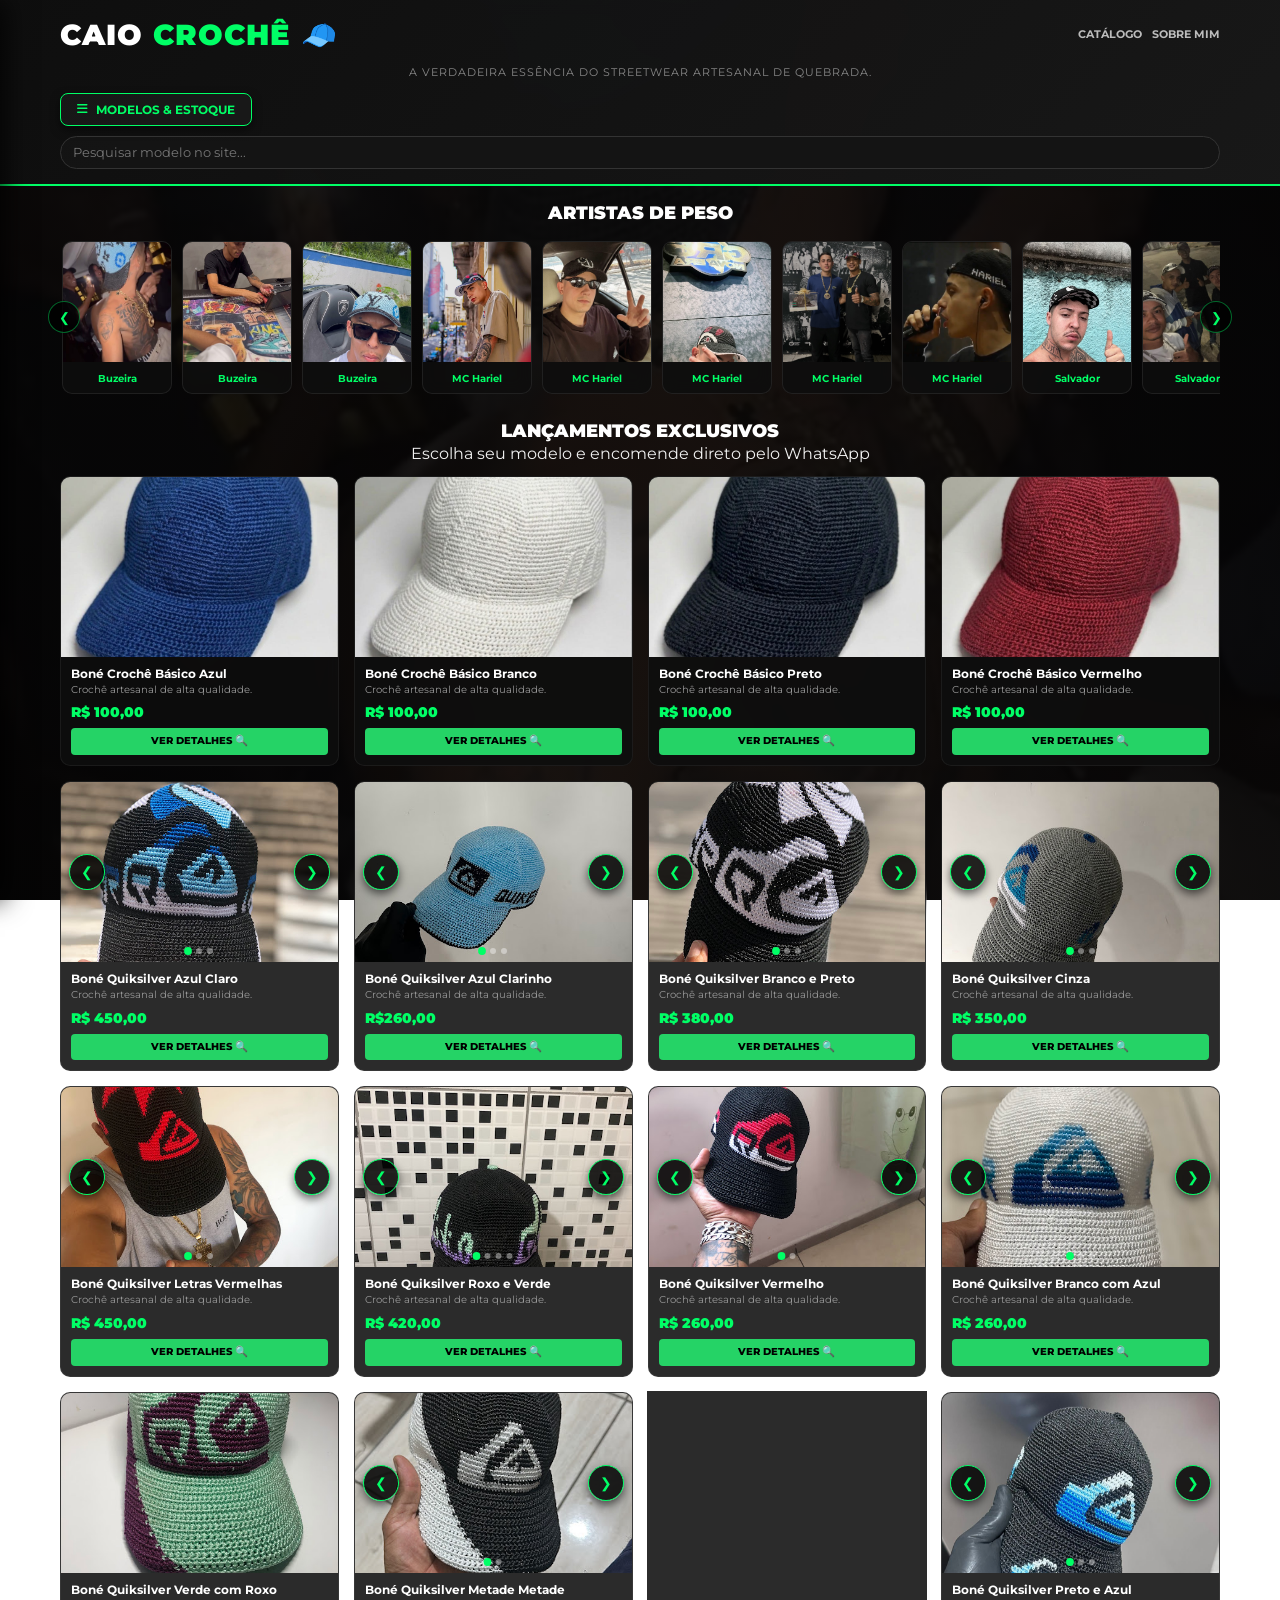
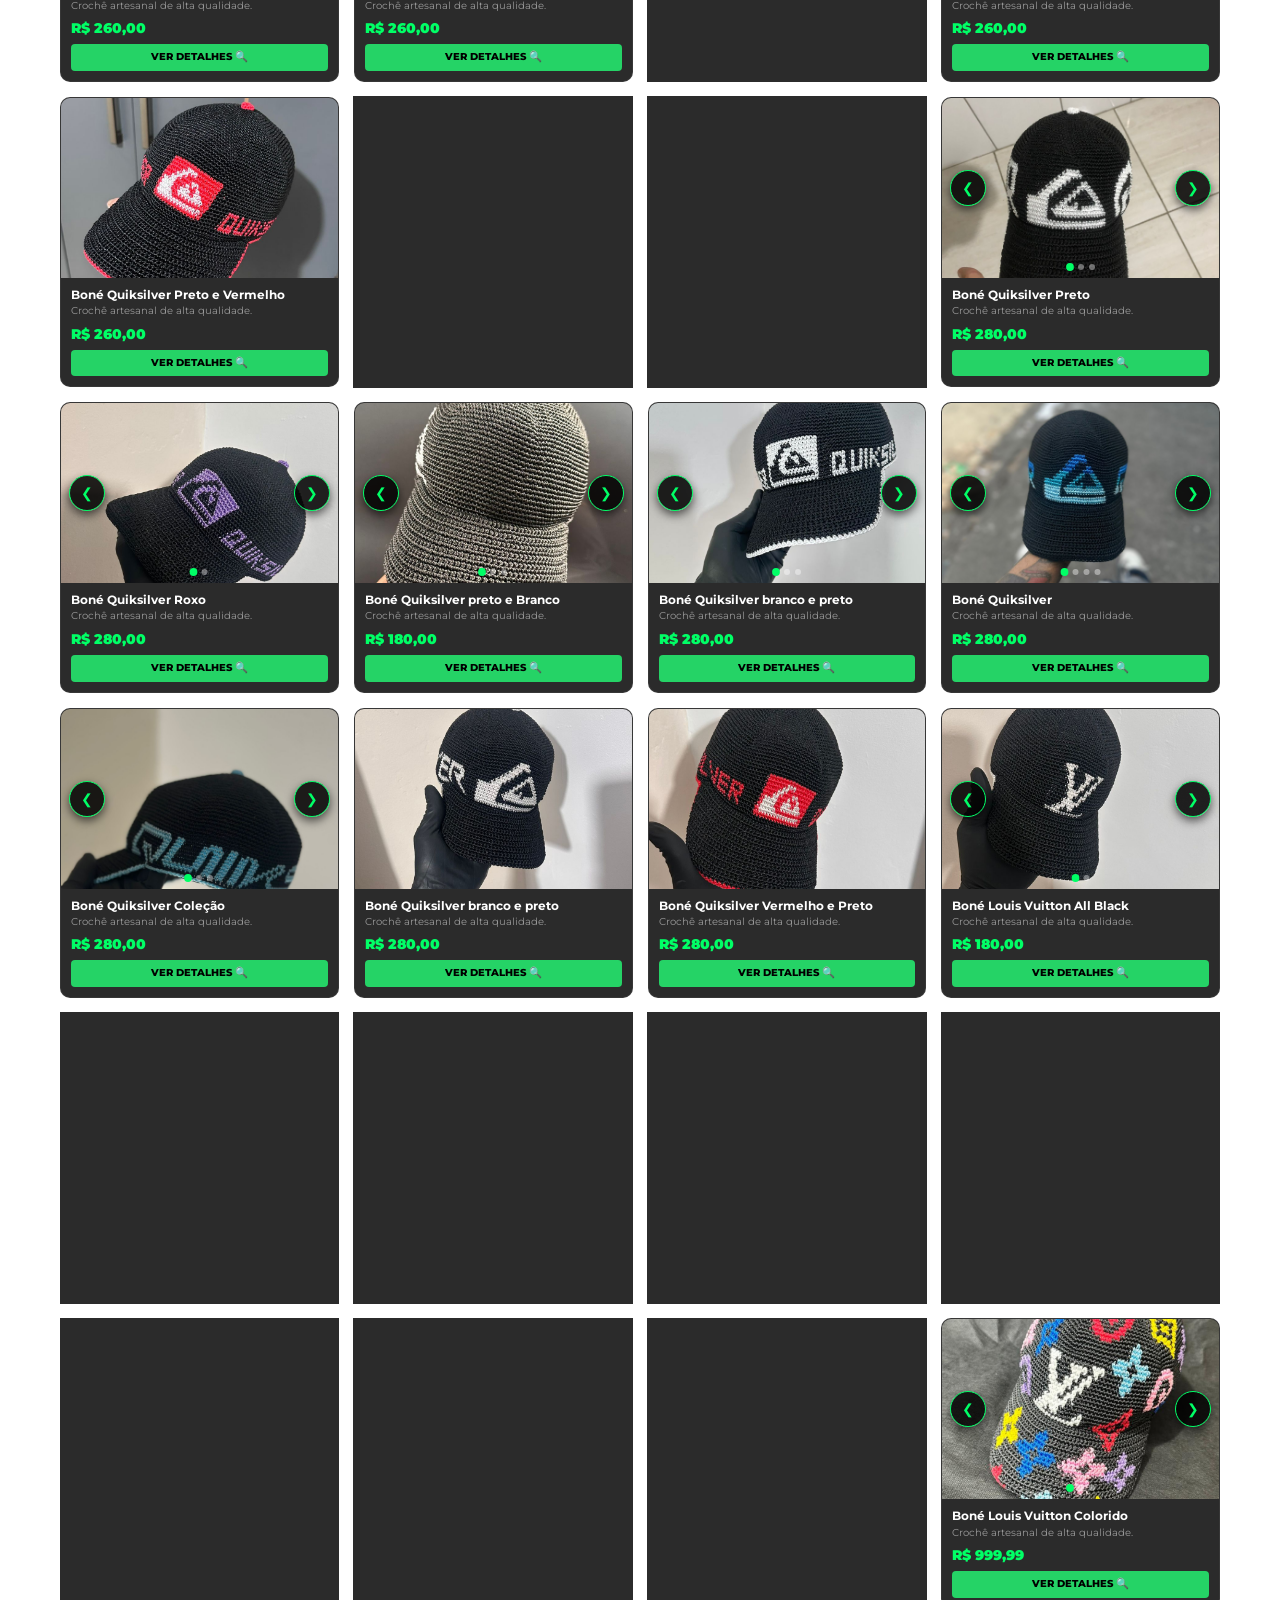
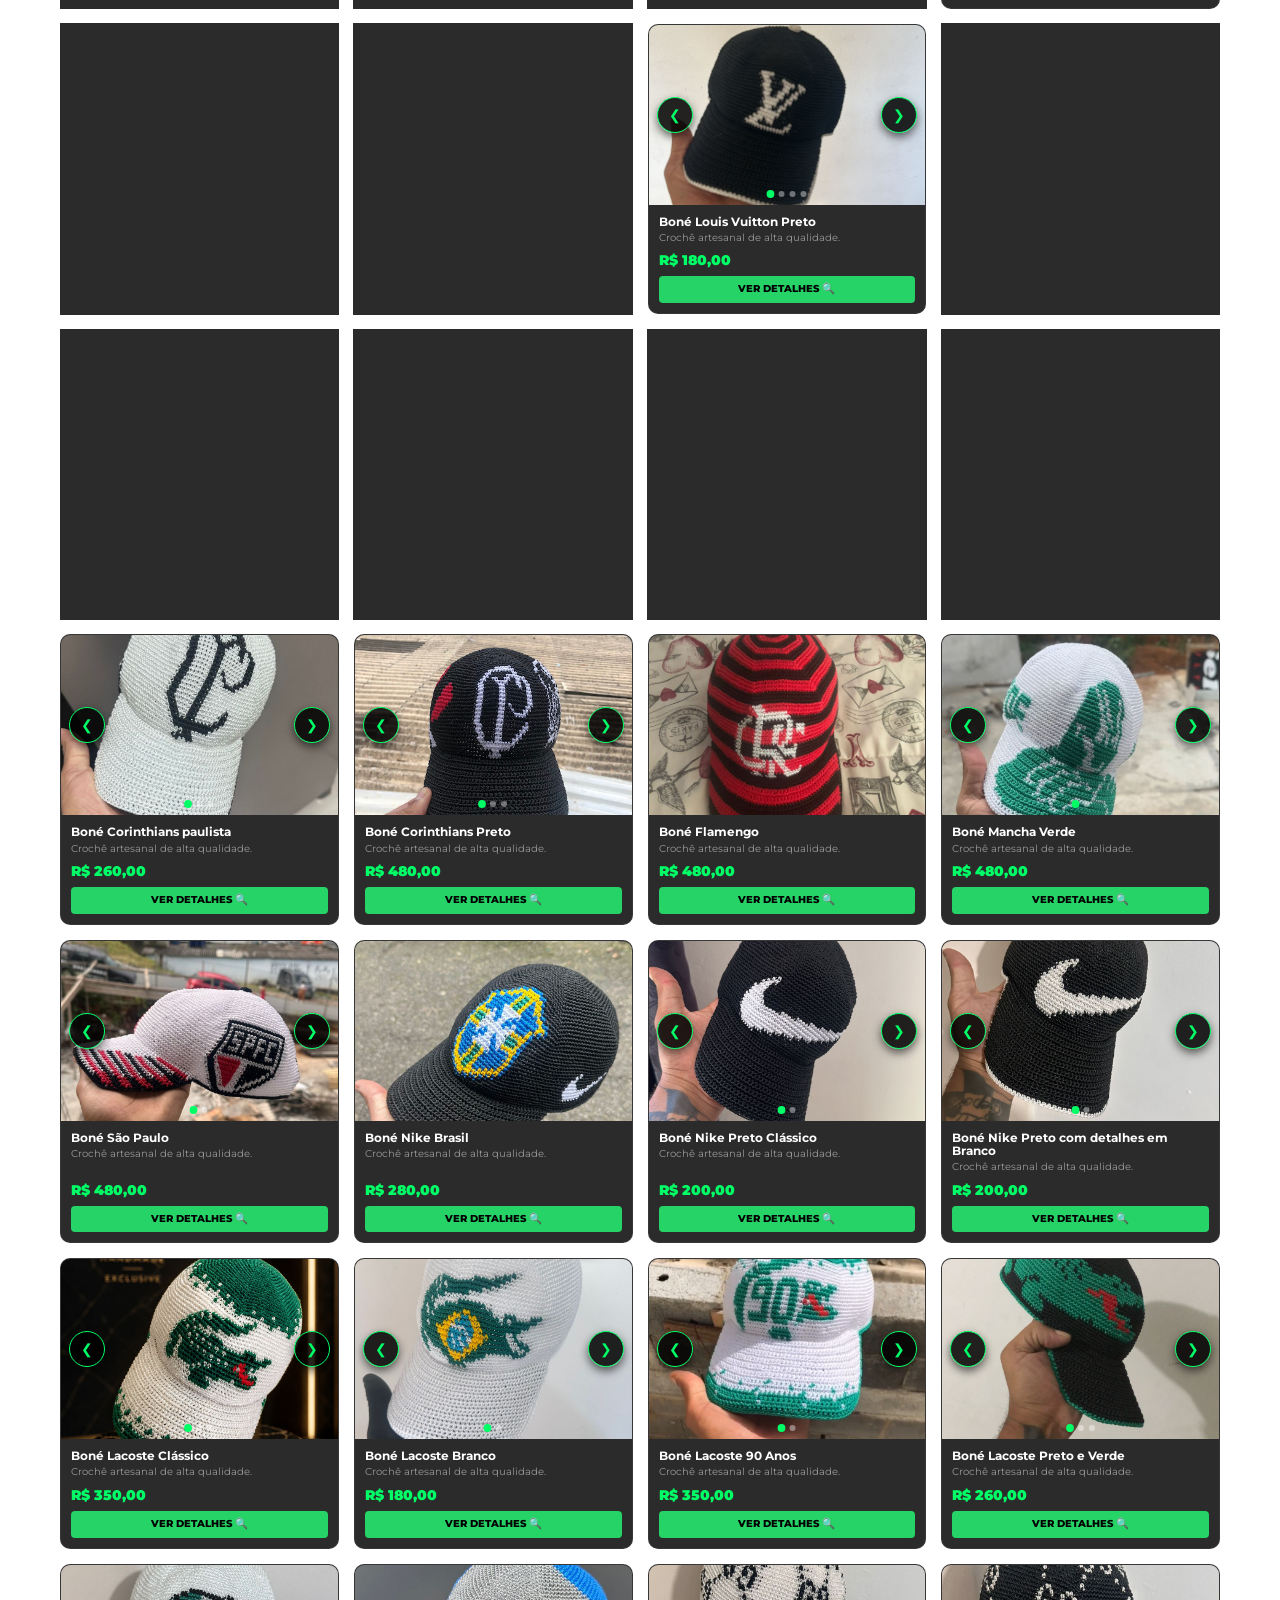
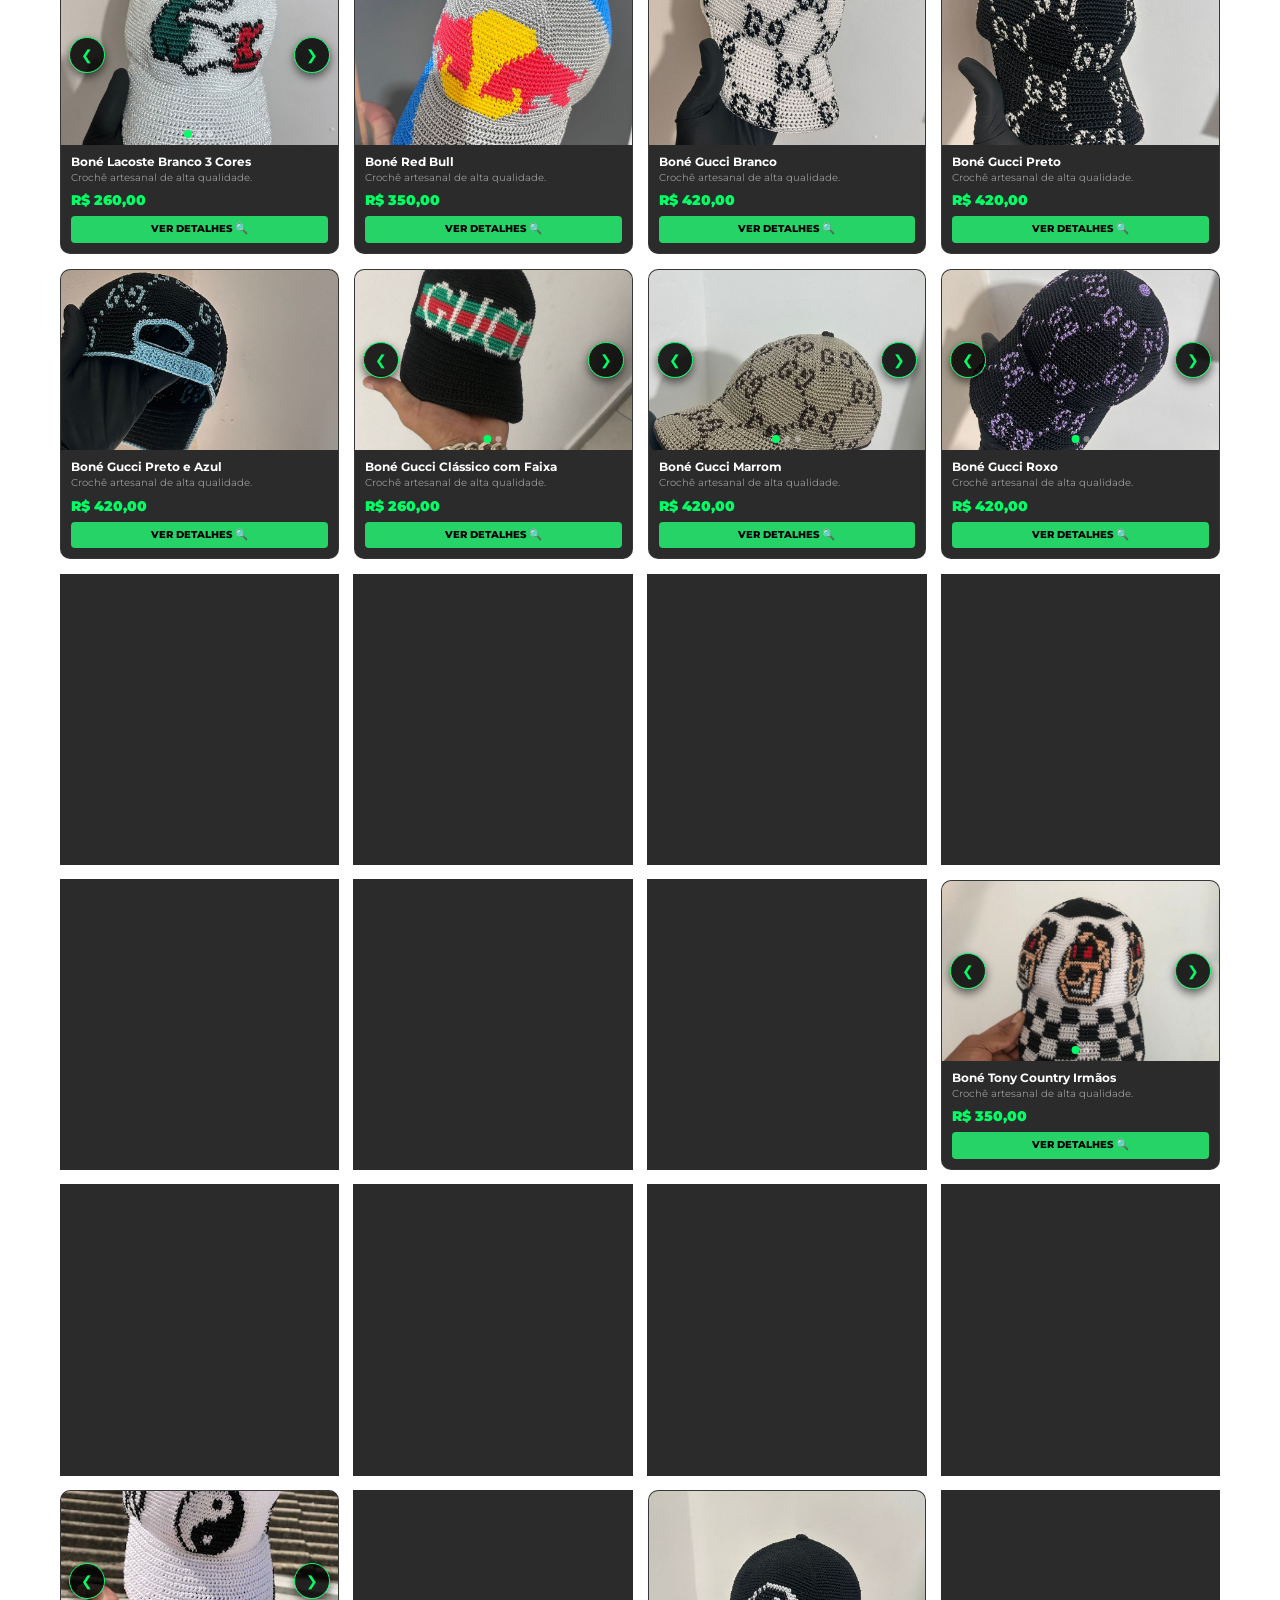
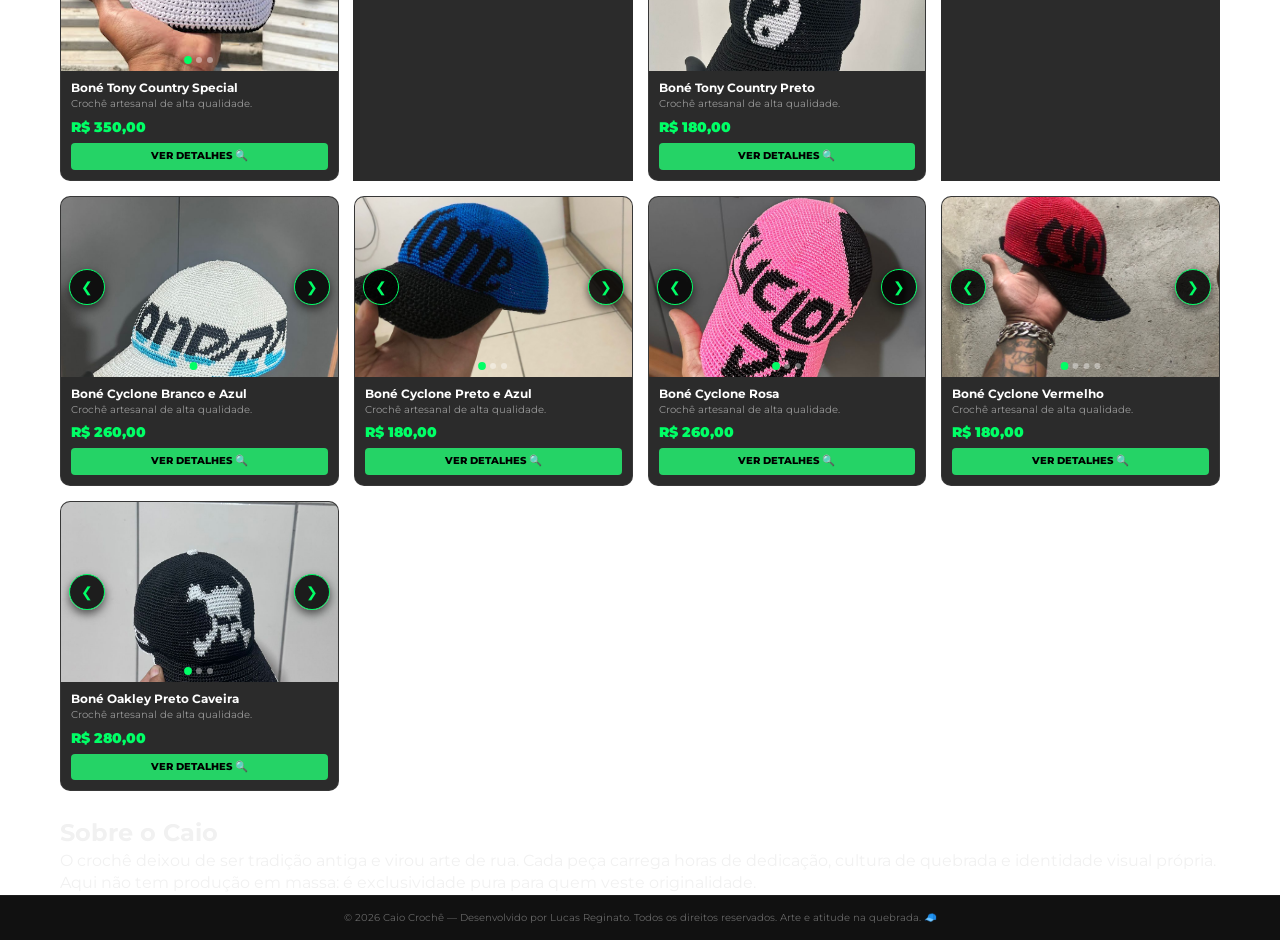
==== commit ccd4d970: "subindo para o gogle" ====
--- a/index.html
+++ b/index.html
@@ -4,6 +4,7 @@
     <meta charset="UTF-8">
     <meta name="viewport" content="width=device-width, initial-scale=1.0">
     <title>Caio Crochê | Streetwear Autoral</title>
+    <meta name="google-site-verification" content="S76vfhNYtPNFsR1nV1IM_1eLzl5Fj9bIsYZyguMQOiA" />
     <!-- Google Fonts -->
     <link href="https://fonts.googleapis.com/css2?family=Montserrat:wght@400;600;700;900&display=swap" rel="stylesheet">
     <!-- FontAwesome para ícones -->
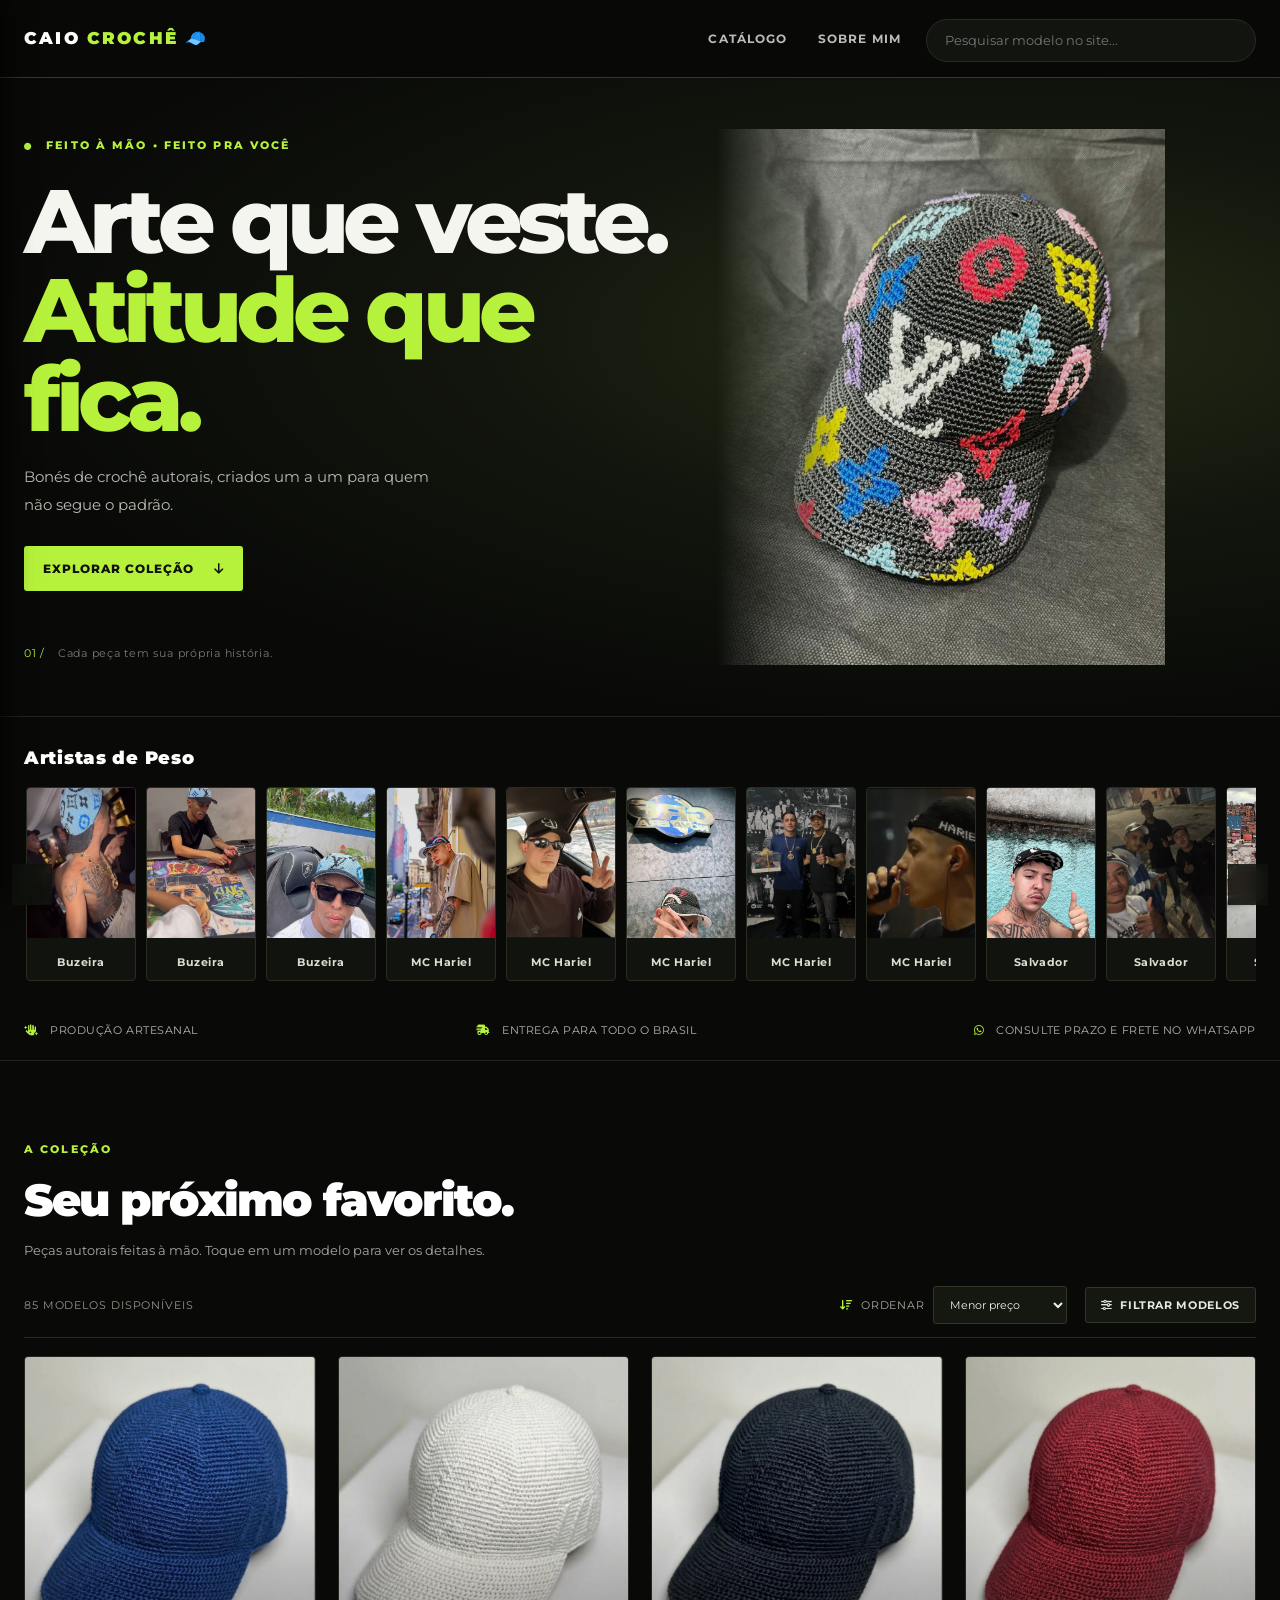
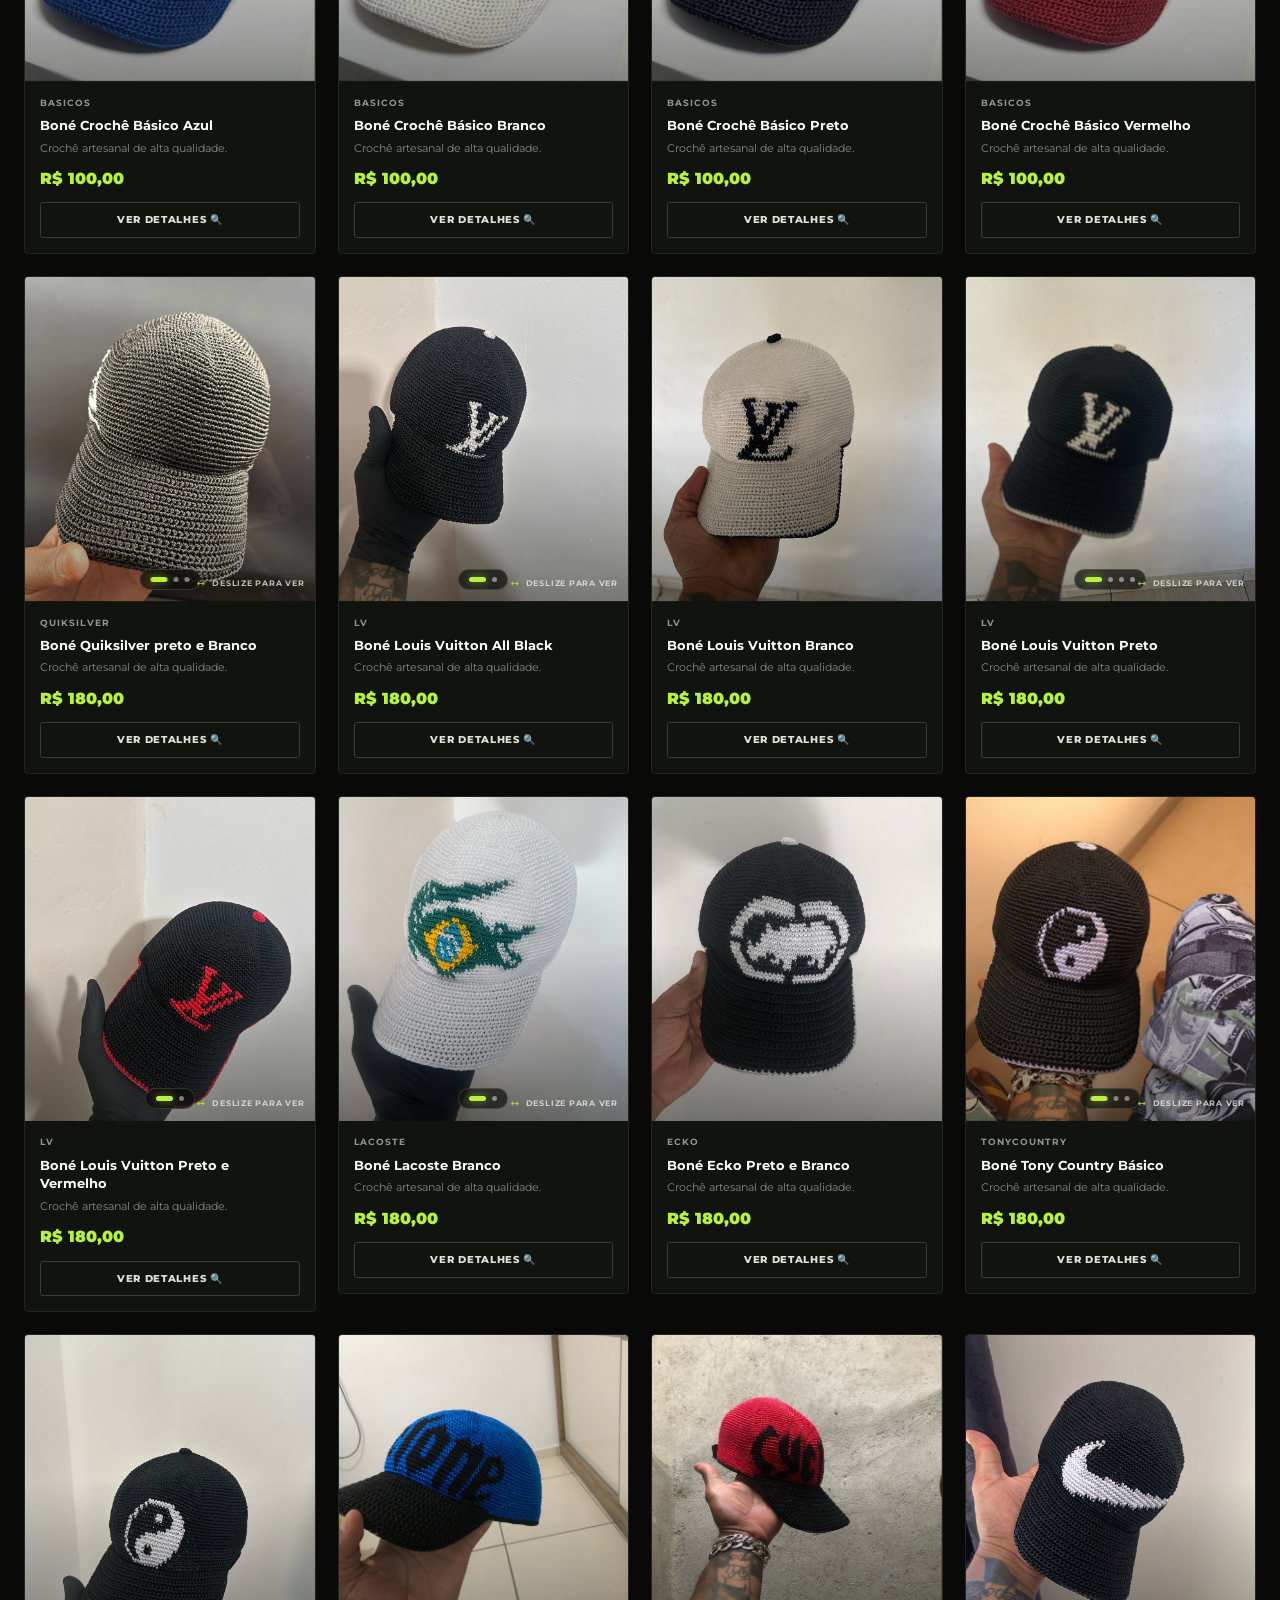
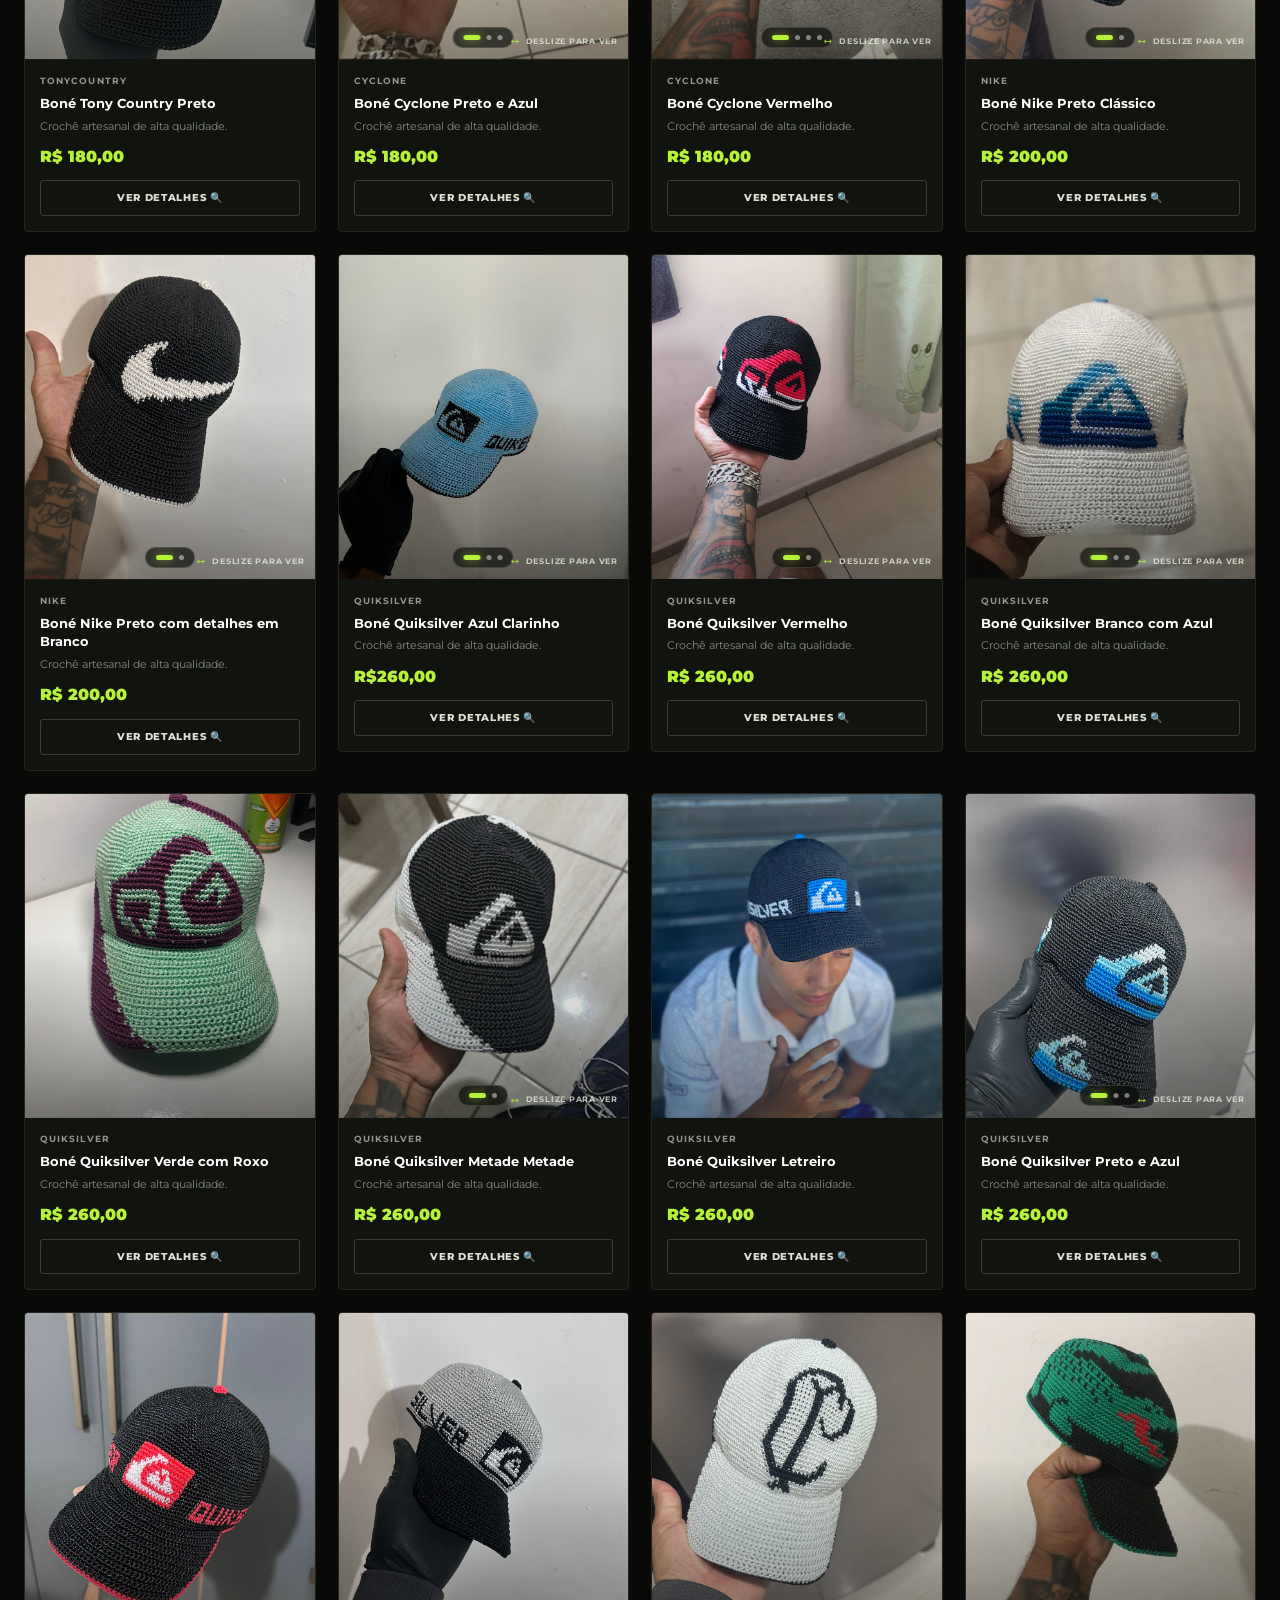
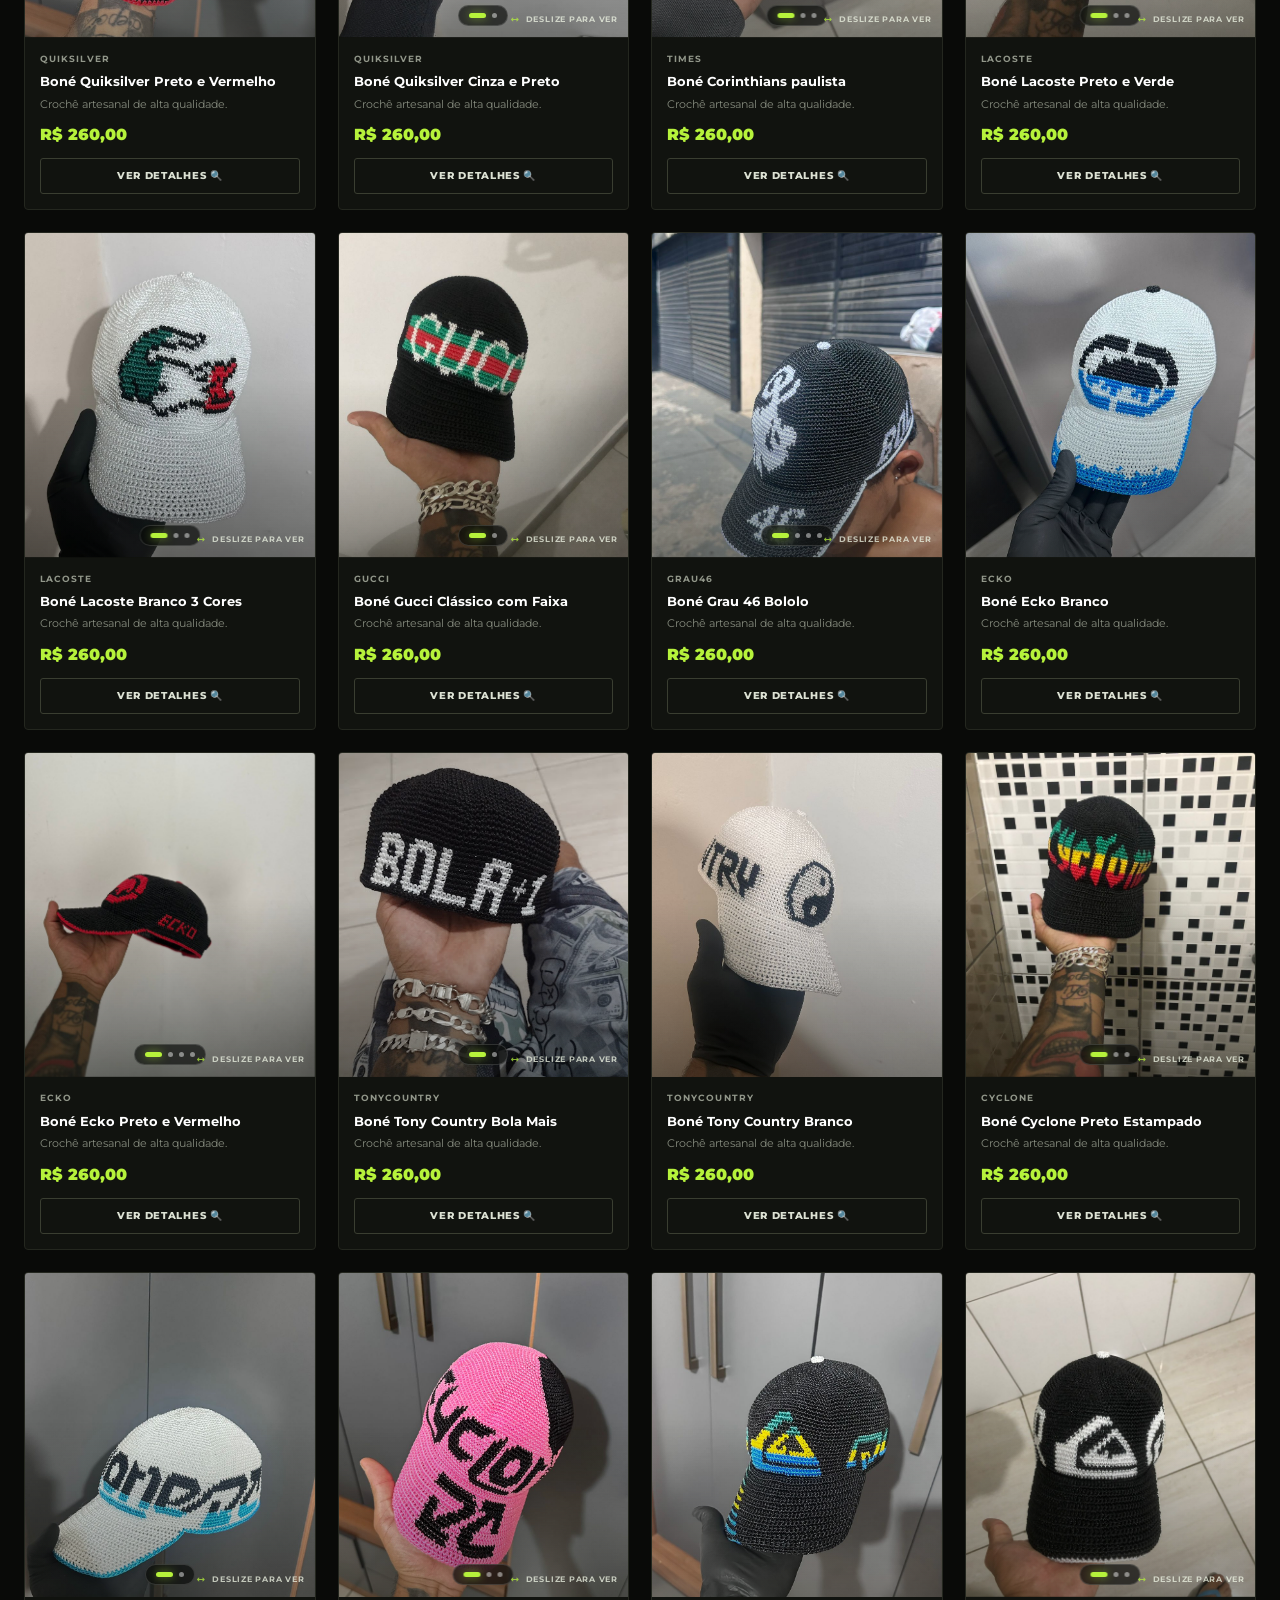
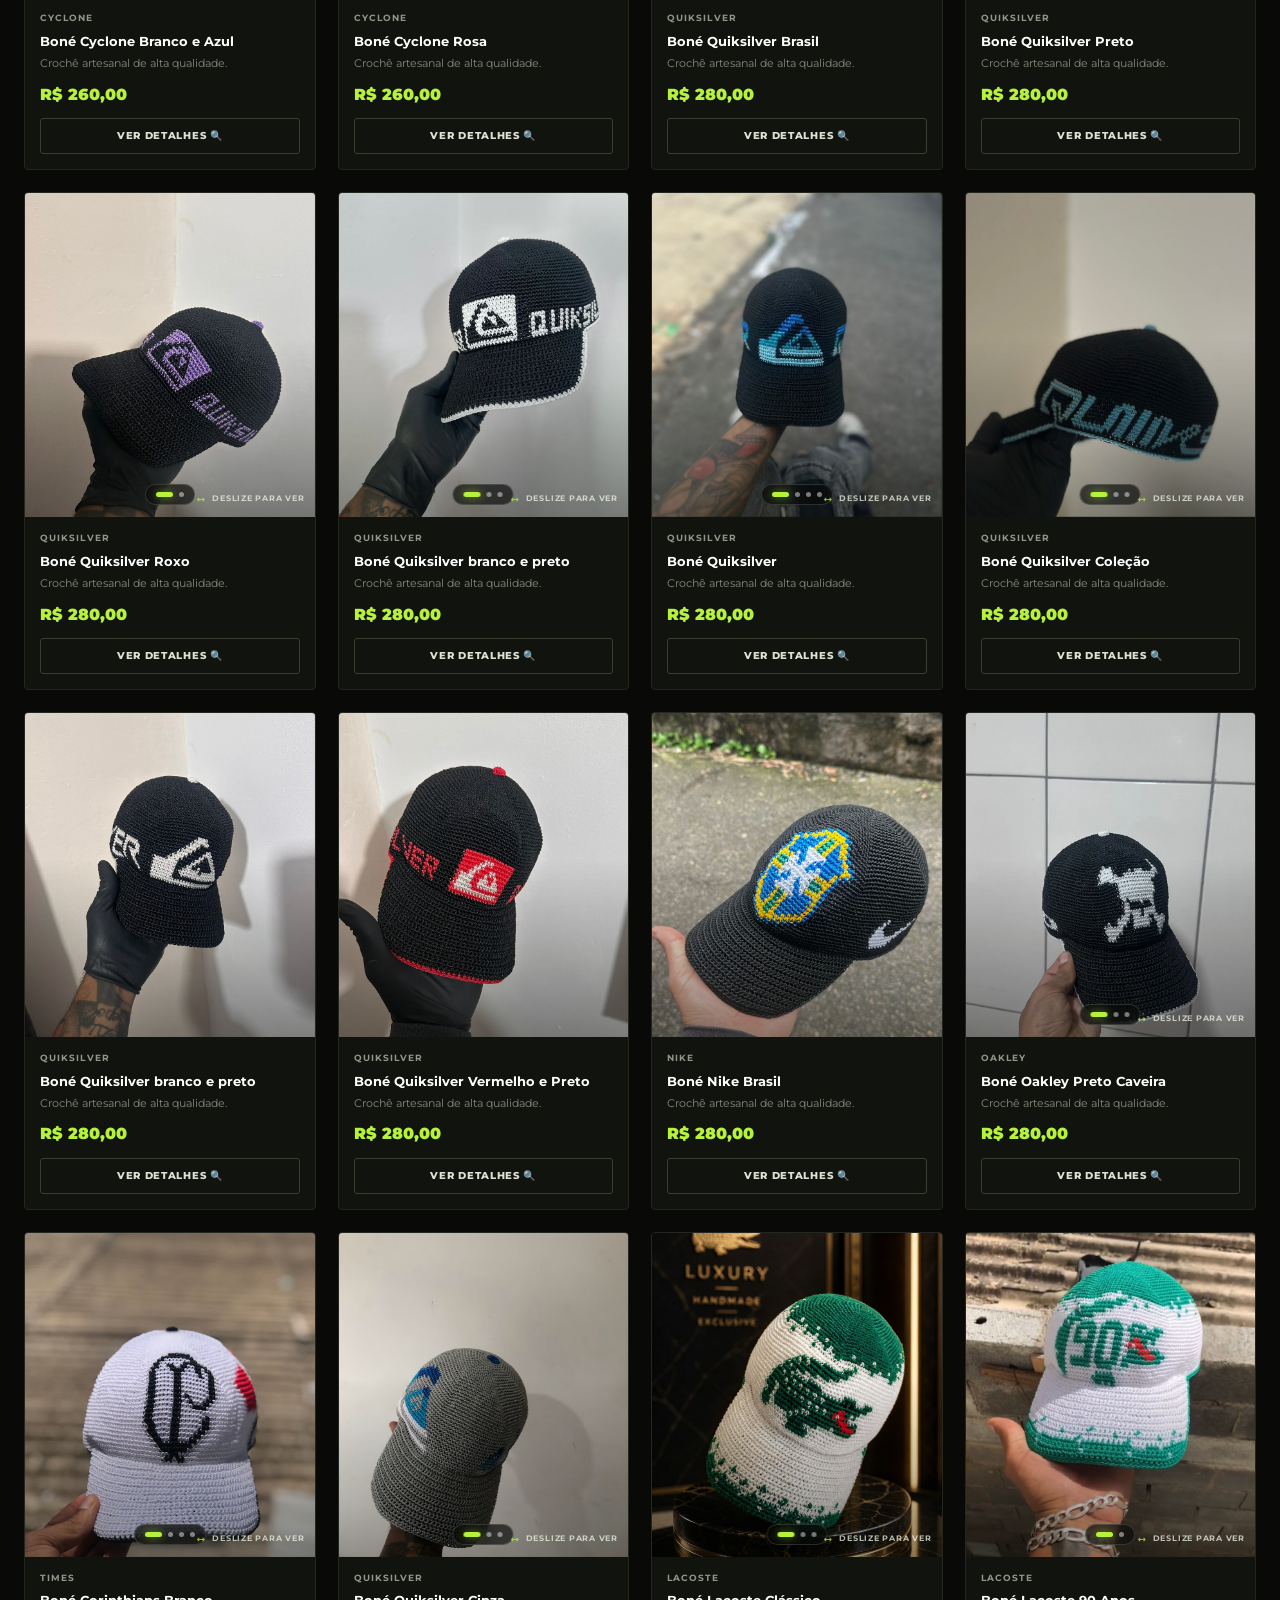
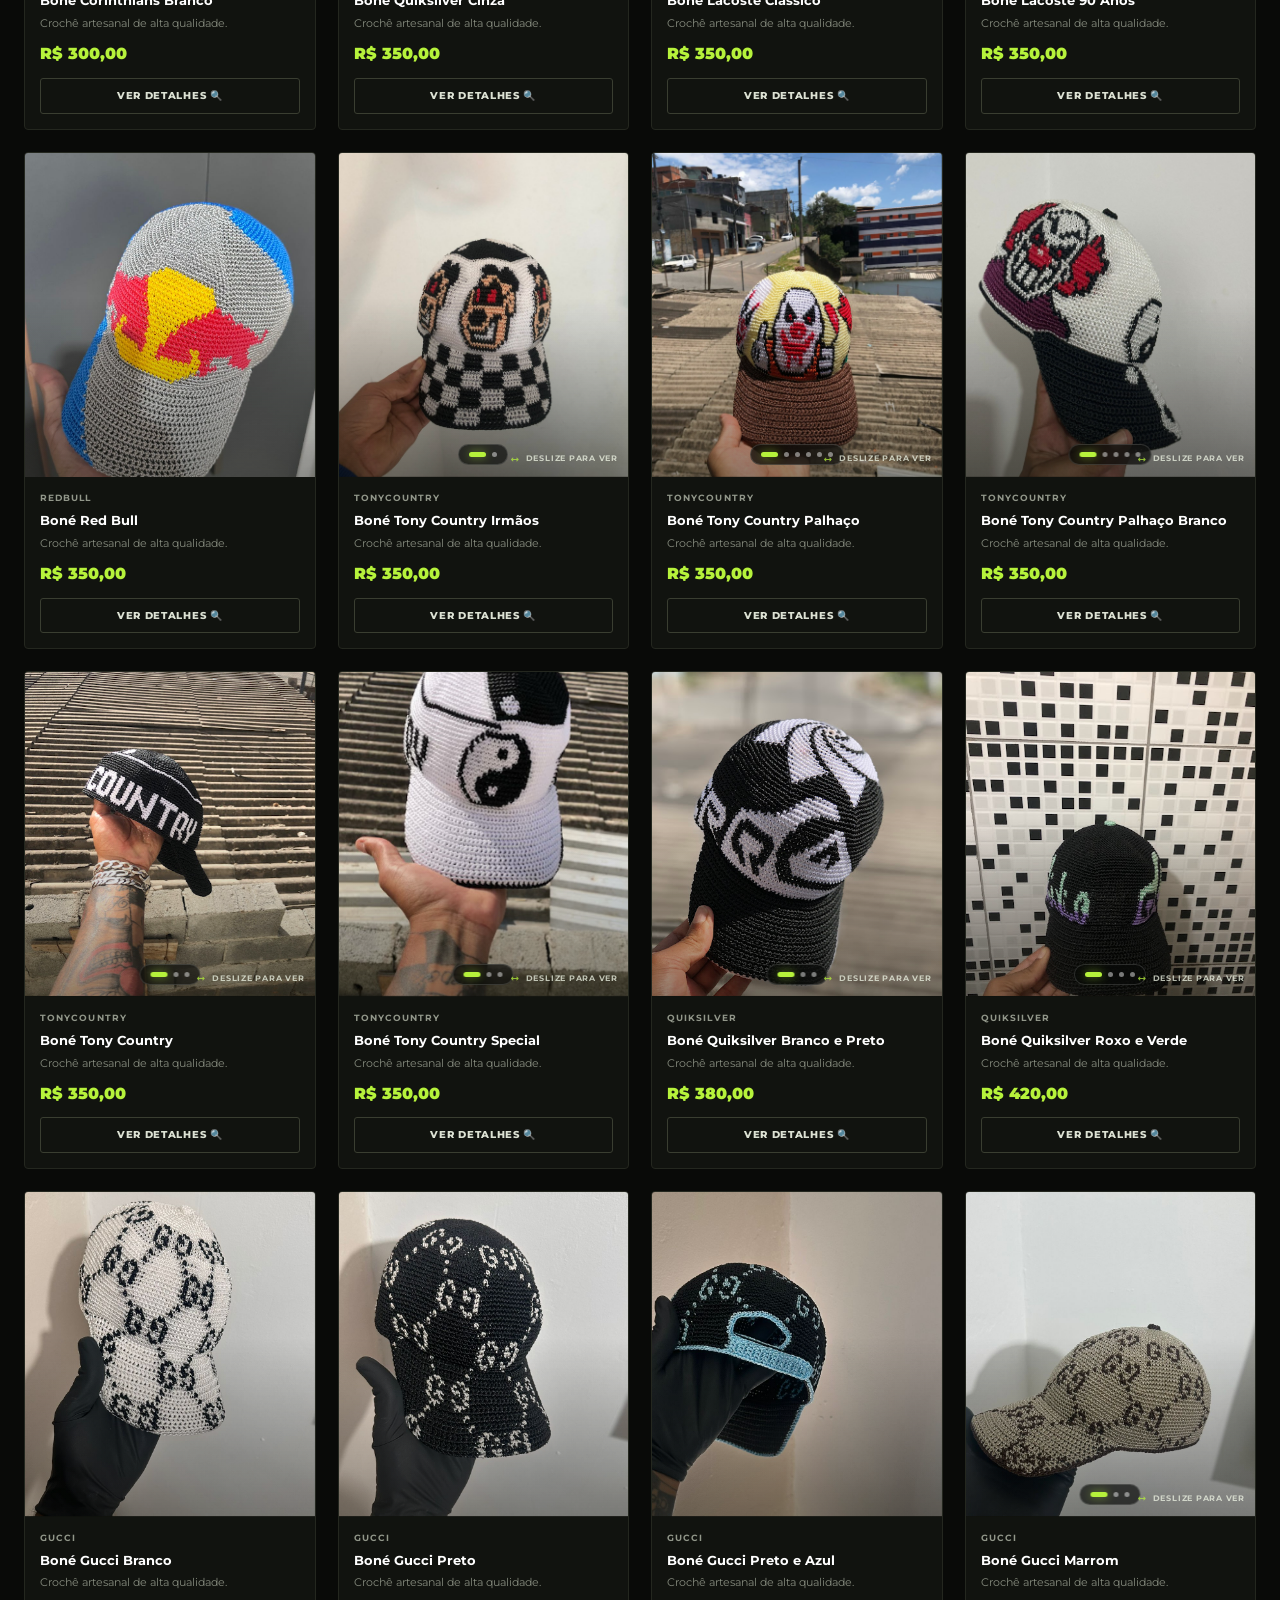
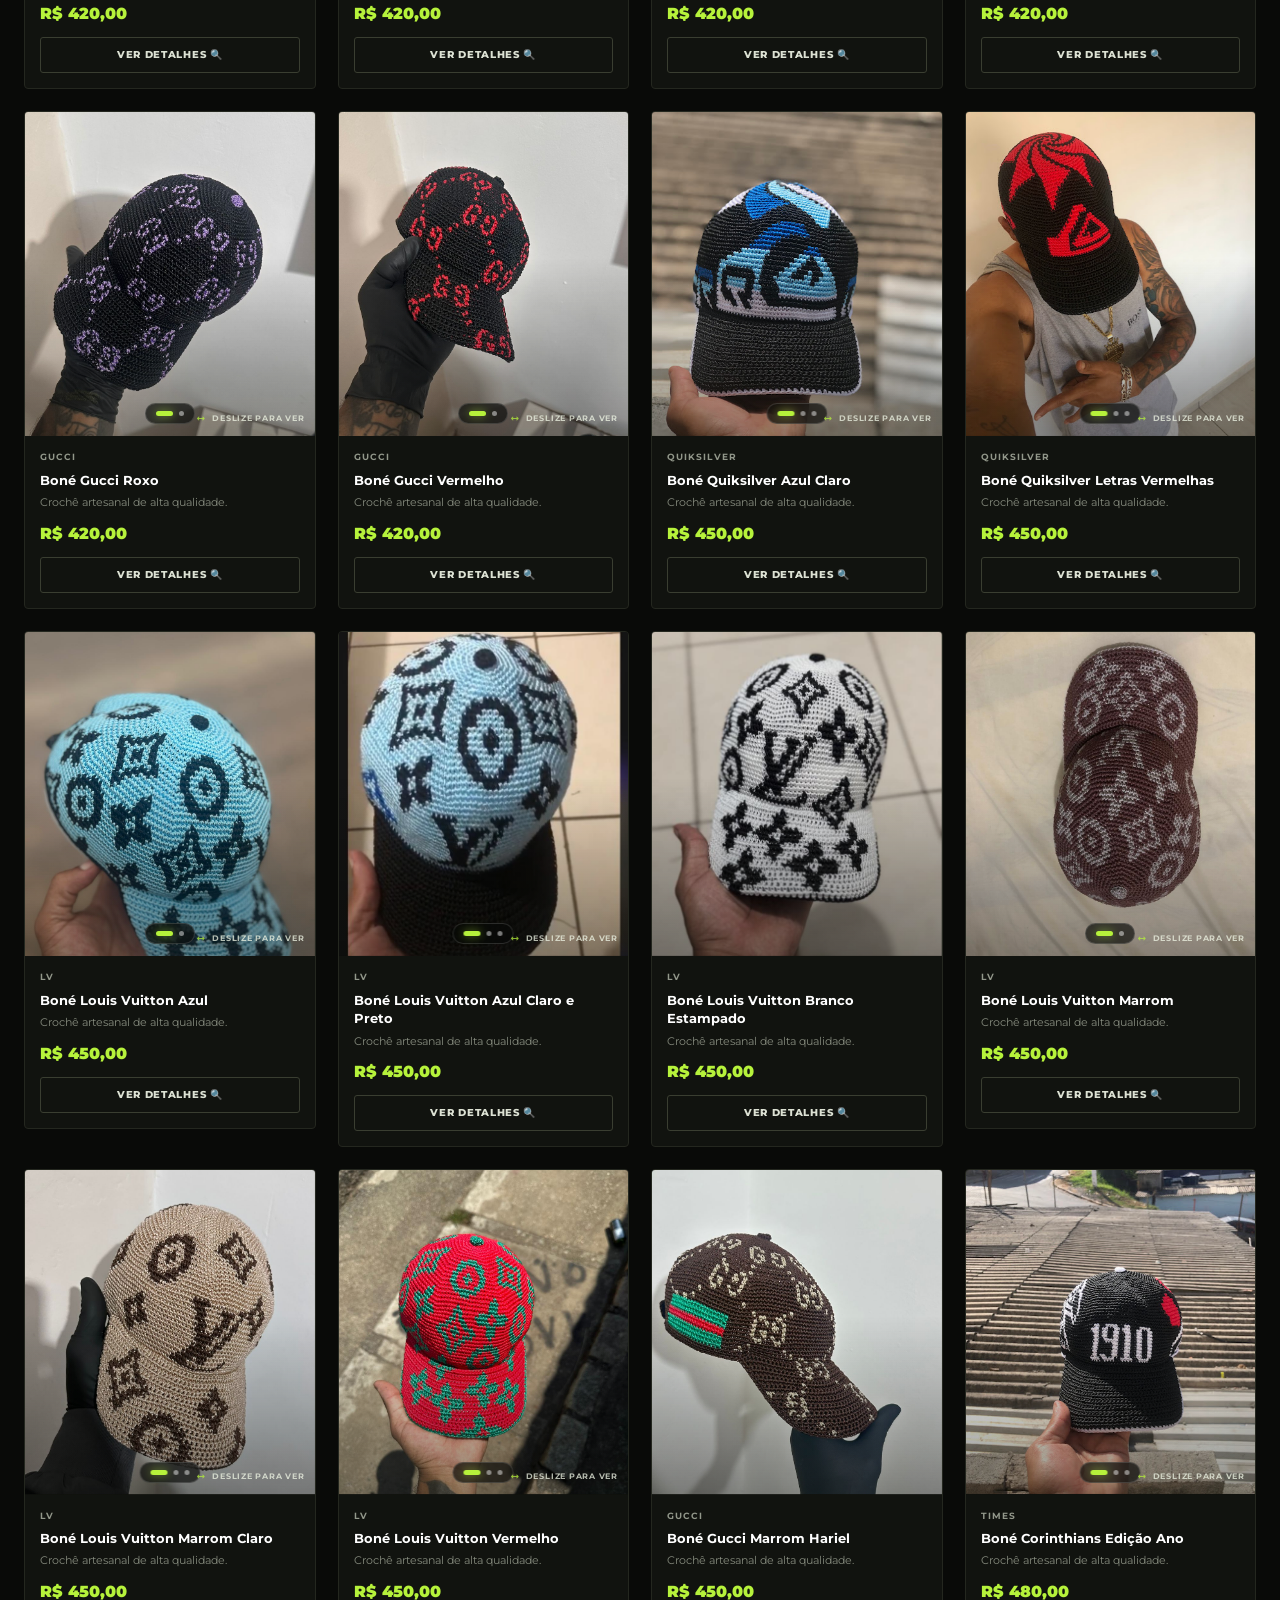
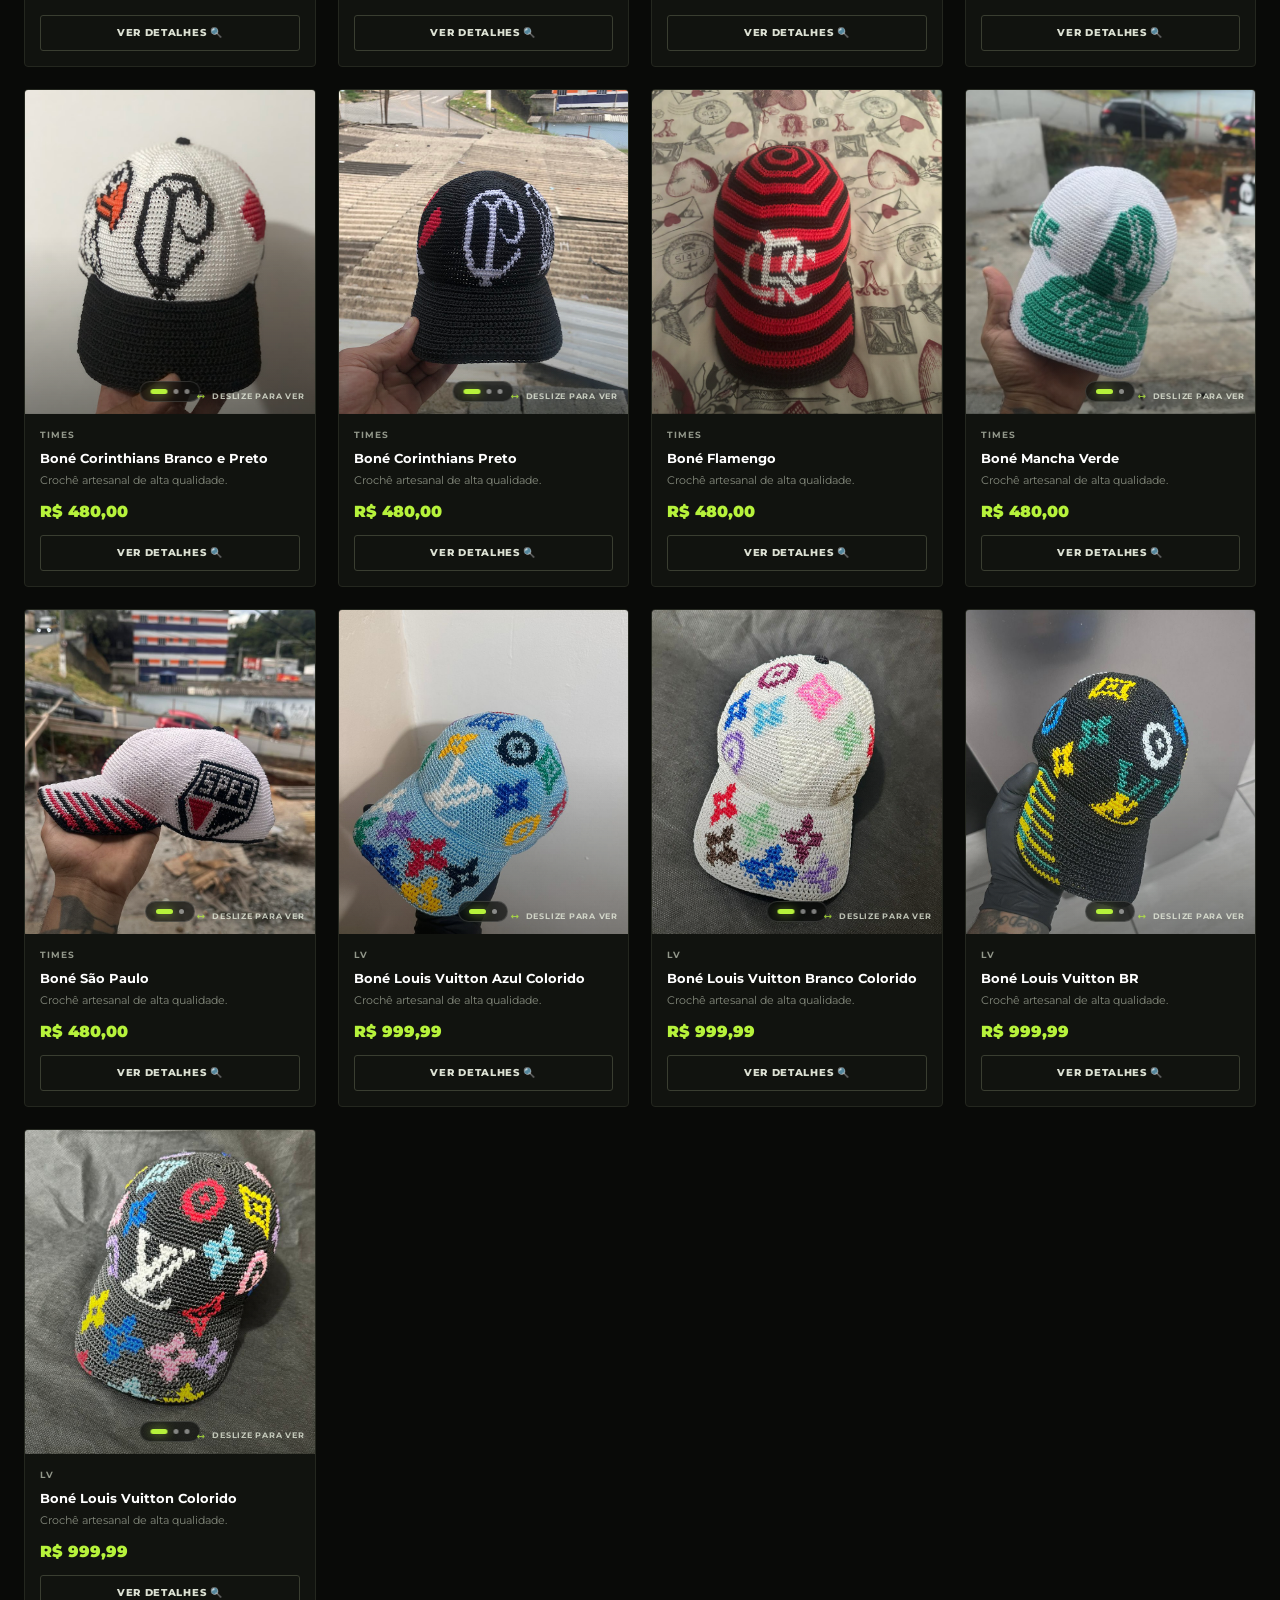
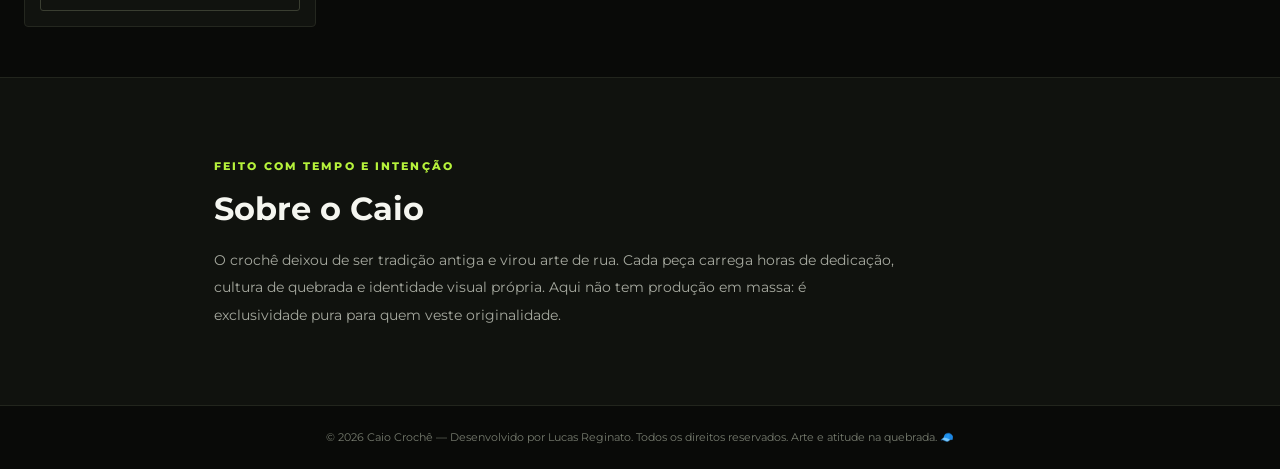
==== commit 7405fcc0: "melhorias para o sit" ====
--- a/index.html
+++ b/index.html
@@ -3,13 +3,15 @@
 <head>
     <meta charset="UTF-8">
     <meta name="viewport" content="width=device-width, initial-scale=1.0">
-    <title>Caio Crochê | Streetwear Autoral</title>
+    <title>Caio Crochê — Streetwear artesanal</title>
+    <meta name="description" content="Bonés de crochê feitos à mão, com identidade de rua. Escolha seu modelo e peça direto pelo WhatsApp.">
     <meta name="google-site-verification" content="S76vfhNYtPNFsR1nV1IM_1eLzl5Fj9bIsYZyguMQOiA" />
     <!-- Google Fonts -->
     <link href="https://fonts.googleapis.com/css2?family=Montserrat:wght@400;600;700;900&display=swap" rel="stylesheet">
     <!-- FontAwesome para ícones -->
     <link rel="stylesheet" href="https://cdnjs.cloudflare.com/ajax/libs/font-awesome/6.4.0/css/all.min.css">
     <link rel="stylesheet" href="style.css">
+    <link rel="stylesheet" href="loja.css">
 </head>
 <body>
     <!-- BOTÃO PARA ABRIR A ABA LATERAL -->
@@ -23,6 +25,14 @@
     <div class="aba-header">
         <h3>Modelos de Bonés</h3>
         <button class="btn-fechar-aba" onclick="toggleMenuLateral()">✕</button>
+    </div>
+    <div class="filtros-preco">
+        <span class="filtro-legenda">FAIXA DE PREÇO</span>
+        <div class="campos-preco">
+            <label>De R$ <input id="precoMinimo" type="number" min="0" step="10" placeholder="0" inputmode="numeric"></label>
+            <label>Até R$ <input id="precoMaximo" type="number" min="0" step="10" placeholder="sem limite" inputmode="numeric"></label>
+        </div>
+        <button class="limpar-filtros" id="limparFiltros" type="button">Limpar filtros <i class="fa-solid fa-arrow-rotate-left"></i></button>
     </div>
     <div class="aba-conteudo" id="listaFiltrosLateral">
         <!-- O JavaScript vai injetar os botões e as quantidades aqui automaticamente! -->
@@ -40,19 +50,25 @@
                 </nav>
             </div>
             
-            <p class="sub-logo">A verdadeira essência do streetwear artesanal de quebrada.</p>
+            <p class="sub-logo">Streetwear artesanal feito à mão, com identidade de rua.</p>
             
-            <!-- BOTÃO PARA ABRIR A ABA LATERAL (EM CIMA DA PESQUISA) -->
-            <button class="btn-abrir-menu" onclick="toggleMenuLateral()">
-                <i class="fa-solid fa-bars"></i> Modelos & Estoque
-            </button>
-
             <!-- BARRA DE PESQUISA INTERNA -->
             <div class="barra-pesquisa">
                 <input type="text" id="campoPesquisa" placeholder="Pesquisar modelo no site...">
             </div>
         </div>
     </header>
+
+    <section class="hero-loja">
+        <div class="container hero-conteudo">
+            <span class="hero-selo"><i class="fa-solid fa-circle"></i> FEITO À MÃO • FEITO PRA VOCÊ</span>
+            <h2>Arte que veste.<br><span>Atitude que fica.</span></h2>
+            <p>Bonés de crochê autorais, criados um a um para quem não segue o padrão.</p>
+            <a class="hero-cta" href="#vitrine">Explorar coleção <i class="fa-solid fa-arrow-down"></i></a>
+            <div class="hero-nota"><span>01 /</span> Cada peça tem sua própria história.</div>
+        </div>
+        <div class="hero-imagem" role="img" aria-label="Boné Louis Vuitton de crochê colorido"></div>
+    </section>
 
    <!-- ARTISTAS DE PESO NO TOPO (COM MODAL E SETINHAS DE NAVEGAÇÃO) -->
     <div class="container">
@@ -149,11 +165,29 @@
 
    
 
-    <!-- VITRINE DE PRODUTOS (COM O ID CORRETO: gridProdutos) -->
+    <div class="container faixa-beneficios">
+        <span><i class="fa-solid fa-hand-sparkles"></i> Produção artesanal</span>
+        <span><i class="fa-solid fa-truck-fast"></i> Entrega para todo o Brasil</span>
+        <span><i class="fa-brands fa-whatsapp"></i> Consulte prazo e frete no WhatsApp</span>
+    </div>
+
+    <!-- VITRINE DE PRODUTOS -->
     <main class="container" id="vitrine">
         <div class="secao-titulo">
-            <h2>Lançamentos Exclusivos</h2>
-            <p>Escolha seu modelo e encomende direto pelo WhatsApp</p>
+            <span class="eyebrow">A COLEÇÃO</span>
+            <h2>Seu próximo favorito.</h2>
+            <p>Peças autorais feitas à mão. Toque em um modelo para ver os detalhes.</p>
+        </div>
+        <div class="vitrine-toolbar">
+            <span id="contadorProdutos" class="contador-produtos"></span>
+            <label class="ordenar-label" for="ordenarProdutos"><i class="fa-solid fa-arrow-down-wide-short"></i> Ordenar
+                <select id="ordenarProdutos" aria-label="Ordenar produtos">
+                    <option value="preco-crescente">Menor preço</option>
+                    <option value="preco-decrescente">Maior preço</option>
+                    <option value="nome">Nome</option>
+                </select>
+            </label>
+            <button class="btn-abrir-menu" onclick="toggleMenuLateral()"><i class="fa-solid fa-sliders"></i> Filtrar modelos</button>
         </div>
 
         <section class="produtos-grid" id="gridProdutos">
@@ -165,6 +199,7 @@
     <section class="secao-sobre" id="sobre">
         <div class="container sobre-box">
             <div class="sobre-texto">
+                <span class="eyebrow">FEITO COM TEMPO E INTENÇÃO</span>
                 <h2>Sobre o Caio</h2>
                 <p>O crochê deixou de ser tradição antiga e virou arte de rua. Cada peça carrega horas de dedicação, cultura de quebrada e identidade visual própria. Aqui não tem produção em massa: é exclusividade pura para quem veste originalidade.</p>
             </div>
@@ -191,5 +226,6 @@
     <script src="tonycountry.js"></script>
     <script src="nike.js"></script>
     <script src="script.js"></script>
+    <script src="catalogo.js"></script>
 </body>
-</html>+</html>
--- a/loja.css
+++ b/loja.css
@@ -0,0 +1,154 @@
+/* Refresh da loja: editorial, escuro e responsivo */
+:root { --verde: #b6f23b; --fundo: #090a08; --painel: #11130f; --texto-suave: #a6a99f; }
+body { background: var(--fundo); color: #f4f5ef; font-family: 'Montserrat', sans-serif; }
+.container { max-width: 1320px; padding-left: 24px; padding-right: 24px; }
+.header-loja { position: relative; z-index: 20; padding: 19px 0 15px; background: rgba(9,10,8,.96); border-bottom: 1px solid rgba(182,242,59,.23); }
+.nav-topo { margin-bottom: 3px; }
+.logo { font-size: 1.05rem; letter-spacing: .13em; }
+.logo span, .menu-links a:hover { color: var(--verde); }
+.menu-links { gap: 30px; }
+.menu-links a { font-size: .72rem; letter-spacing: .1em; }
+.sub-logo { display: none; }
+.barra-pesquisa { max-width: 510px; margin: 18px auto 0; }
+.barra-pesquisa input { padding: 13px 18px; color: #fff; background: #12140f; border: 1px solid #292c24; border-radius: 999px; }
+.barra-pesquisa input:focus { border-color: var(--verde); box-shadow: 0 0 0 3px rgba(182,242,59,.1); }
+.hero-loja { min-height: 470px; position: relative; overflow: hidden; display: flex; align-items: center; border-bottom: 1px solid #22251d; background: radial-gradient(ellipse at 78% 40%, #242b16 0, #12150d 37%, #090a08 73%); }
+.hero-conteudo { position: relative; z-index: 2; width: 100%; padding-top: 55px; padding-bottom: 55px; }
+.hero-selo, .eyebrow { color: var(--verde); font-size: .66rem; font-weight: 800; letter-spacing: .2em; }
+.hero-selo i { font-size: .45rem; vertical-align: middle; margin-right: 8px; }
+.hero-loja h2 { margin-top: 22px; max-width: 650px; font-size: clamp(2.8rem, 7vw, 5.8rem); line-height: .99; letter-spacing: -.065em; font-weight: 800; }
+.hero-loja h2 span { color: var(--verde); }
+.hero-loja p { max-width: 430px; margin-top: 20px; color: #b8bcb0; font-size: .95rem; line-height: 1.8; }
+.hero-cta { display: inline-flex; align-items: center; gap: 20px; margin-top: 28px; padding: 14px 19px; color: #10120c; background: var(--verde); border-radius: 3px; text-decoration: none; font-size: .76rem; font-weight: 800; text-transform: uppercase; letter-spacing: .08em; transition: transform .2s, background .2s; }
+.hero-cta:hover { transform: translateY(-2px); background: #d1ff71; }
+.hero-nota { margin-top: 55px; color: #777c70; font-size: .68rem; letter-spacing: .07em; }
+.hero-nota span { color: var(--verde); margin-right: 9px; }
+.hero-imagem { position: absolute; right: 5%; top: 8%; width: 40%; height: 84%; background: url('imagens/lv/lvcolorido1.jpg') center 45% / cover no-repeat; opacity: .87; mask-image: linear-gradient(90deg, transparent 0%, #000 28%); }
+.faixa-beneficios { display: flex; justify-content: space-between; gap: 16px; padding-top: 21px; padding-bottom: 21px; border-bottom: 1px solid #22251d; color: #b1b5aa; font-size: .69rem; letter-spacing: .05em; text-transform: uppercase; }
+.faixa-beneficios i { color: var(--verde); margin-right: 8px; }
+#vitrine { padding-top: 76px; }
+.secao-titulo { text-align: left; margin: 0; }
+.secao-titulo h2 { margin-top: 10px; font-size: clamp(1.8rem, 4vw, 2.8rem); text-transform: none; letter-spacing: -.045em; }
+.secao-titulo p { margin-top: 9px; color: var(--texto-suave); font-size: .84rem; }
+.vitrine-toolbar { display: flex; justify-content: space-between; align-items: center; margin-top: 27px; border-bottom: 1px solid #282a24; padding-bottom: 13px; }
+.contador-produtos { color: #92968b; font-size: .7rem; letter-spacing: .08em; text-transform: uppercase; }
+.btn-abrir-menu { margin: 0; width: auto; padding: 10px 15px; color: #e6e9df; background: #151711; border: 1px solid #33372a; border-radius: 3px; box-shadow: none; font-size: .68rem; letter-spacing: .06em; }
+.btn-abrir-menu:hover { color: #10120c; background: var(--verde); border-color: var(--verde); transform: none; }
+.produtos-grid { grid-template-columns: repeat(2, minmax(0, 1fr)); gap: 14px; padding-top: 18px; }
+.bone-card { background: var(--painel); border: 1px solid #24271f; border-radius: 4px; transition: border-color .25s, transform .25s; }
+.bone-card:hover { border-color: rgba(182,242,59,.62); box-shadow: 0 15px 35px #0008; transform: translateY(-4px); }
+.imagem-container { height: auto; aspect-ratio: 1 / 1.08; background: #191b16; }
+.produto-img { object-fit: cover; transition: transform .45s; }
+.bone-card:hover .produto-img { transform: scale(1.04); }
+.card-conteudo { padding: 15px; }
+.bone-titulo { font-size: .82rem; line-height: 1.4; margin-bottom: 6px; }
+.bone-descricao { color: #858a7d; font-size: .69rem; margin-bottom: 12px; }
+.preco { color: var(--verde); font-size: 1rem; margin-bottom: 12px; }
+.btn-whatsapp { padding: 10px; color: #dce1d3; background: transparent; border: 1px solid #3a3e31; border-radius: 3px; font-size: .62rem; letter-spacing: .07em; }
+.btn-whatsapp:hover { color: #111; background: var(--verde); border-color: var(--verde); }
+.secao-sobre { margin-top: 25px; padding: 76px 0; background: #10120e; border-top: 1px solid #22251d; }
+.sobre-box { max-width: 900px; }
+.sobre-texto h2 { margin: 11px 0 15px; color: #f5f6f0; font-size: 2rem; }
+.sobre-texto p { max-width: 680px; color: #a6a99f; line-height: 1.9; font-size: .9rem; }
+footer { padding: 24px 14px; color: #767b6e; background: #090a08; border-top: 1px solid #22251d; font-size: .68rem; }
+.aba-lateral { background: #11130f; border-color: #2d3125; }
+.aba-header { border-color: #292c24; }
+.aba-header h3 { letter-spacing: .06em; }
+.item-filtro-lateral { background: #181a15; border-color: #2b2e25; border-radius: 3px; font-size: .72rem; }
+.item-filtro-lateral:hover, .item-filtro-lateral.ativo { background: var(--verde); border-color: var(--verde); }
+.famoso-card-topo { border-radius: 4px; background: #11130f; border-color: #292d22; }
+.famoso-card-topo img { height: 150px; }
+.famoso-card-topo p { padding: 7px 5px 4px; color: #d8dfcd; font-size: .68rem; letter-spacing: .04em; }
+.famoso-card-topo:hover { transform: translateY(-3px); border-color: var(--verde); }
+.btn-slide-famosos { width: 40px; height: 40px; color: var(--verde); border-color: #b6f23b88; background: #11130fdc; backdrop-filter: blur(8px); }
+.secao-titulo[style] { margin-top: 28px !important; margin-bottom: 12px !important; }
+.secao-titulo[style] h2 { font-size: 1.12rem; letter-spacing: .04em; }
+.vitrine-toolbar { justify-content: flex-start; gap: 18px; flex-wrap: wrap; }
+.contador-produtos { margin-right: auto; }
+.ordenar-label { display: inline-flex; align-items: center; gap: 8px; color: #a6aa9c; font-size: .68rem; text-transform: uppercase; letter-spacing: .07em; }
+.ordenar-label i { color: var(--verde); }
+.ordenar-label select { max-width: 155px; padding: 10px 30px 10px 12px; color: #edf1e7; background-color: #151711; border: 1px solid #33372a; border-radius: 3px; font: inherit; text-transform: none; letter-spacing: 0; cursor: pointer; }
+.ordenar-label select:focus, .campos-preco input:focus { outline: 1px solid var(--verde); border-color: var(--verde); }
+.produtos-grid { align-items: start; }
+.bone-card { overflow: hidden; }
+.bone-card[hidden] { display: none !important; }
+.imagem-container { isolation: isolate; }
+.imagem-container::after { content: ''; position: absolute; inset: 45% 0 0; z-index: 1; pointer-events: none; background: linear-gradient(transparent, rgba(5,7,4,.44)); }
+.produto-img { will-change: transform; }
+.btn-slide { width: 42px !important; height: 42px !important; color: #eff8de !important; background: rgba(13,16,10,.66) !important; border: 1px solid rgba(211,255,137,.68) !important; backdrop-filter: blur(10px); box-shadow: 0 0 18px #a5e73427, inset 0 0 12px #a5e73412; opacity: .0; transition: opacity .22s, transform .22s, background .22s, box-shadow .22s !important; }
+.imagem-container:hover .btn-slide, .imagem-container:focus-within .btn-slide { opacity: 1; }
+.btn-slide:hover { background: var(--verde) !important; color: #111 !important; box-shadow: 0 0 24px #b6f27970; }
+.btn-prev { left: 12px !important; }
+.btn-next { right: 12px !important; }
+.dots-container { bottom: 12px; gap: 6px; z-index: 2; padding: 7px 10px; border: 1px solid #ffffff24; border-radius: 99px; background: #090a08a8; backdrop-filter: blur(10px); }
+.dot { width: 5px; height: 5px; background: #ffffff75; }
+.dot.active { width: 17px; border-radius: 99px; background: var(--verde); box-shadow: 0 0 10px #b6f23b88; transform: none; }
+.gallery-hint { position: absolute; z-index: 2; right: 10px; bottom: 12px; display: flex; align-items: center; gap: 6px; color: #edf3e3; font-size: .48rem; font-weight: 700; letter-spacing: .1em; opacity: .75; }
+.gallery-hint i { color: var(--verde); }
+.filtros-preco { padding: 19px 17px 15px; border-bottom: 1px solid #292c24; }
+.filtro-legenda { display: block; margin-bottom: 11px; color: #aeb49f; font-size: .62rem; font-weight: 800; letter-spacing: .15em; }
+.campos-preco { display: grid; grid-template-columns: 1fr 1fr; gap: 9px; }
+.campos-preco label { color: #8e9386; font-size: .62rem; }
+.campos-preco input { width: 100%; margin-top: 5px; padding: 10px 9px; color: #f4f6ef; background: #090a08; border: 1px solid #303329; border-radius: 3px; font: inherit; font-size: .74rem; }
+.campos-preco input::placeholder { color: #696e61; }
+.limpar-filtros { width: 100%; display: flex; justify-content: space-between; align-items: center; margin-top: 11px; padding: 9px 0 0; color: var(--verde); background: none; border: 0; font: inherit; font-size: .64rem; cursor: pointer; }
+.limpar-filtros:hover { color: #d6ff8a; }
+.aba-lateral { width: min(370px, 88vw); left: max(-370px, -88vw); }
+.aba-lateral.ativa { left: 0; }
+.aba-header { padding: 21px 18px; }
+.aba-header h3 { color: var(--verde); font-size: .84rem; letter-spacing: .11em; }
+.btn-fechar-aba { width: 35px; height: 35px; border: 1px solid #34382b; border-radius: 50%; }
+.item-filtro-lateral { text-transform: none; letter-spacing: .02em; }
+.item-filtro-lateral.ativo { color: #111; }
+.limpar-filtros:focus-visible, .btn-slide:focus-visible, .ordenar-label select:focus-visible { outline: 2px solid #fff; outline-offset: 3px; }
+.card-categoria { display: block; margin-bottom: 7px; color: #92978a; font-size: .56rem; font-weight: 700; letter-spacing: .12em; text-transform: uppercase; }
+.modal-detalhes { display: none; position: fixed; inset: 0; z-index: 9999; align-items: center; justify-content: center; padding: 20px; background: rgba(0,0,0,.82); backdrop-filter: blur(8px); }
+.modal-aberto { overflow: hidden; }
+.modal-detalhes > div { width: min(100%, 560px) !important; max-width: 560px !important; padding: 18px !important; border: 1px solid #34382b; border-radius: 5px !important; background: #11130f !important; box-shadow: 0 30px 100px #000 !important; }
+#modalImgContainer { margin: 0 !important; }
+#modalImg { max-height: 70vh !important; object-fit: cover !important; background: #191b16 !important; border-radius: 3px !important; }
+#modalTitulo { font-size: clamp(1.5rem, 3vw, 2.2rem) !important; letter-spacing: -.04em; }
+#modalPreco { color: var(--verde) !important; }
+#modalBtnZap { background: #a9e638 !important; color: #111 !important; border-radius: 3px !important; }
+#modalBtnZap:hover { background: #c4fa61 !important; }
+#modalDetalhes > div > button[onclick="fecharModal()"] { background: rgba(16,18,12,.85) !important; border: 1px solid #b6f23b88 !important; color: #f5f6ef !important; backdrop-filter: blur(10px); }
+#modalBotoesTroca button { color: var(--verde) !important; background: rgba(10,12,7,.78) !important; border: 1px solid #b6f23b88 !important; backdrop-filter: blur(10px); }
+@media (max-width: 640px) {
+  .modal-detalhes { padding: 12px; }
+  .modal-detalhes > div { display: block; max-height: 92vh !important; overflow-y: auto; padding: 14px !important; }
+  #modalImg { max-height: 43vh !important; }
+}
+@media (min-width: 700px) {
+  .header-loja .container { display: grid; grid-template-columns: 1fr auto; align-items: center; }
+  .header-loja .barra-pesquisa { grid-column: 2; grid-row: 1; width: 330px; margin: 0 0 0 25px; }
+  .header-loja .nav-topo { grid-column: 1; grid-row: 1; }
+  .produtos-grid { grid-template-columns: repeat(3, minmax(0, 1fr)); gap: 20px; }
+  .imagem-container { aspect-ratio: 1 / 1.12; }
+}
+@media (min-width: 1024px) {
+  .produtos-grid { grid-template-columns: repeat(4, minmax(0, 1fr)); gap: 22px; }
+  .hero-imagem { right: 9%; width: 35%; }
+}
+@media (max-width: 600px) {
+  .container { padding-left: 17px; padding-right: 17px; }
+  .hero-loja { min-height: 420px; }
+  .hero-conteudo { padding-top: 48px; padding-bottom: 34px; }
+  .hero-imagem { right: -9%; top: 20%; width: 68%; height: 77%; opacity: .24; mask-image: linear-gradient(90deg, transparent, #000 65%); }
+  .hero-loja h2 { font-size: clamp(2.6rem, 13vw, 4rem); }
+  .hero-loja p { max-width: 300px; font-size: .82rem; }
+  .hero-nota { margin-top: 38px; }
+  .faixa-beneficios { flex-wrap: wrap; justify-content: flex-start; gap: 12px 18px; font-size: .57rem; }
+  #vitrine { padding-top: 54px; }
+  .produtos-grid { gap: 10px; }
+  .card-conteudo { padding: 11px; }
+  .bone-titulo { font-size: .72rem; }
+  .bone-descricao { font-size: .61rem; }
+  .preco { font-size: .9rem; }
+  .vitrine-toolbar { gap: 10px; }
+  .ordenar-label { font-size: .58rem; }
+  .ordenar-label select { max-width: 125px; padding: 9px 8px; font-size: .64rem; }
+  .vitrine-toolbar > .btn-abrir-menu { padding: 9px 10px; font-size: .58rem; }
+}
+@media (hover: none) {
+  .btn-slide { opacity: .94; }
+}
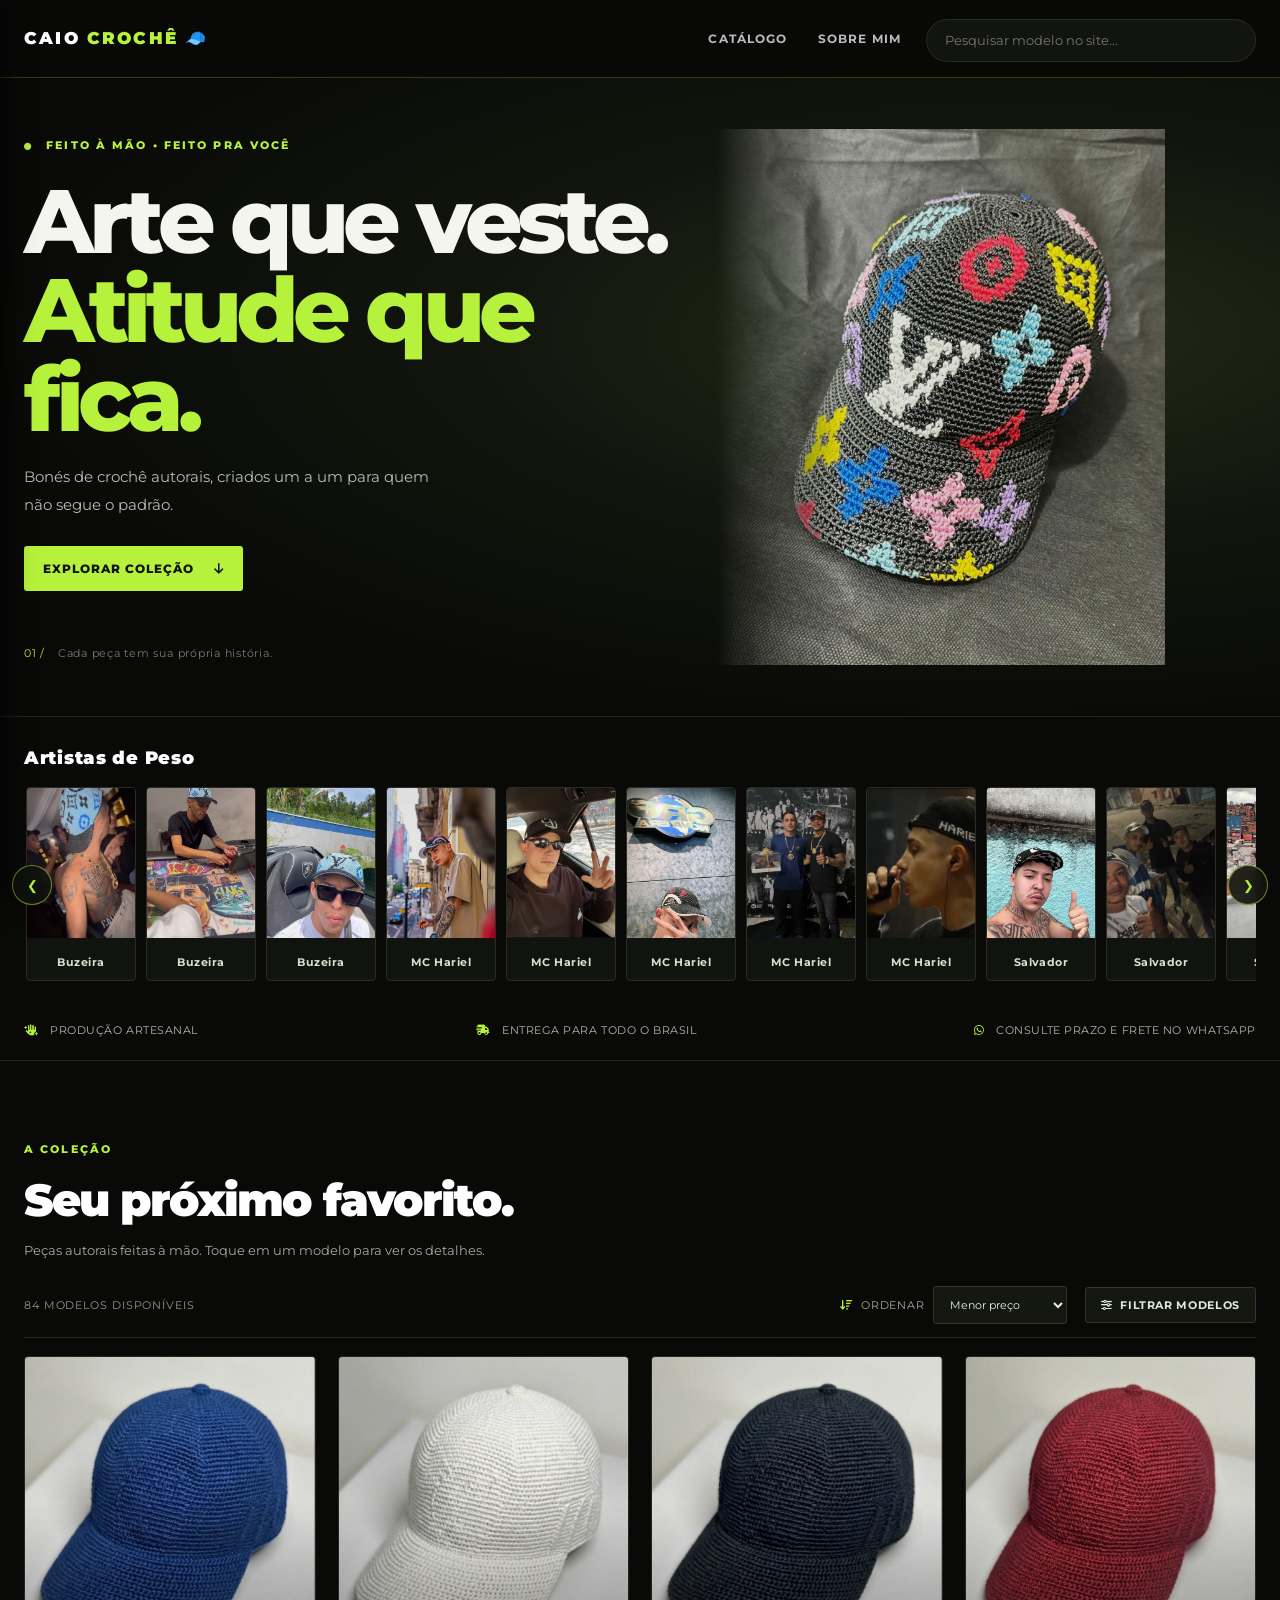
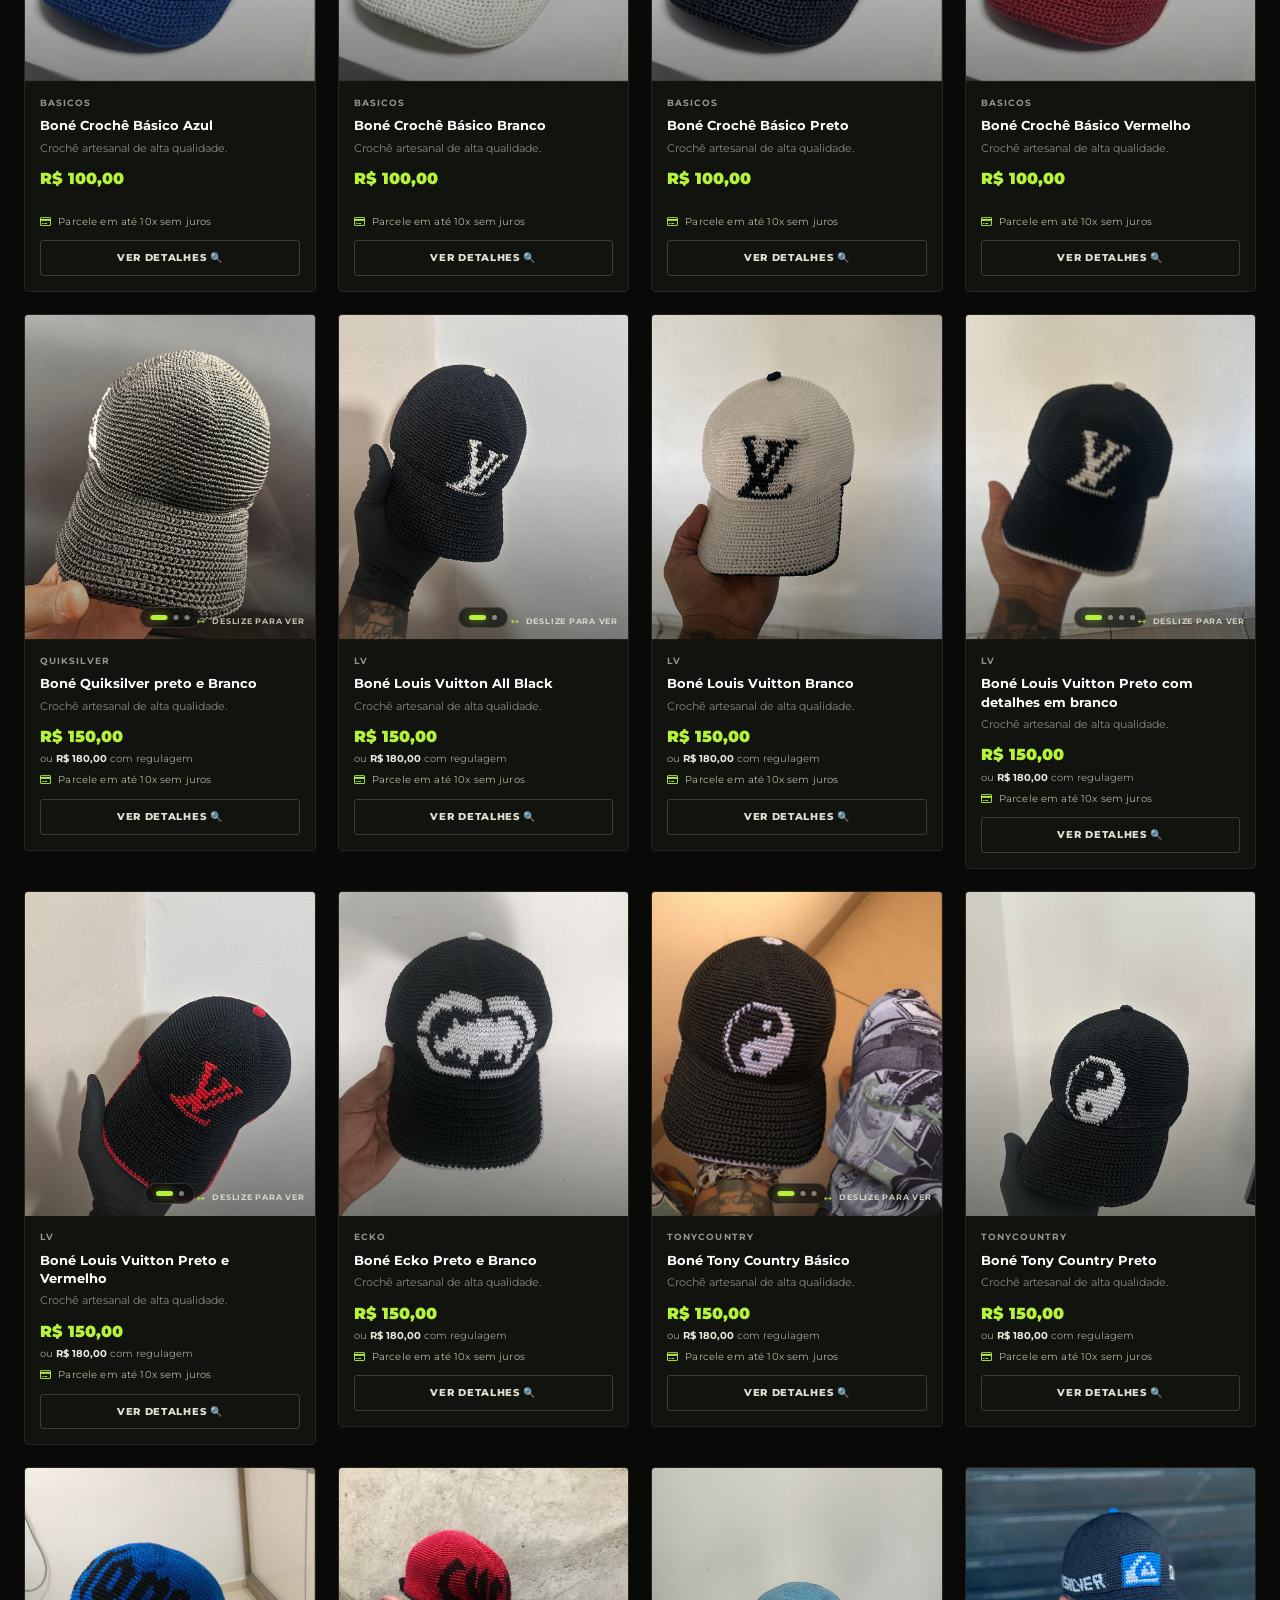
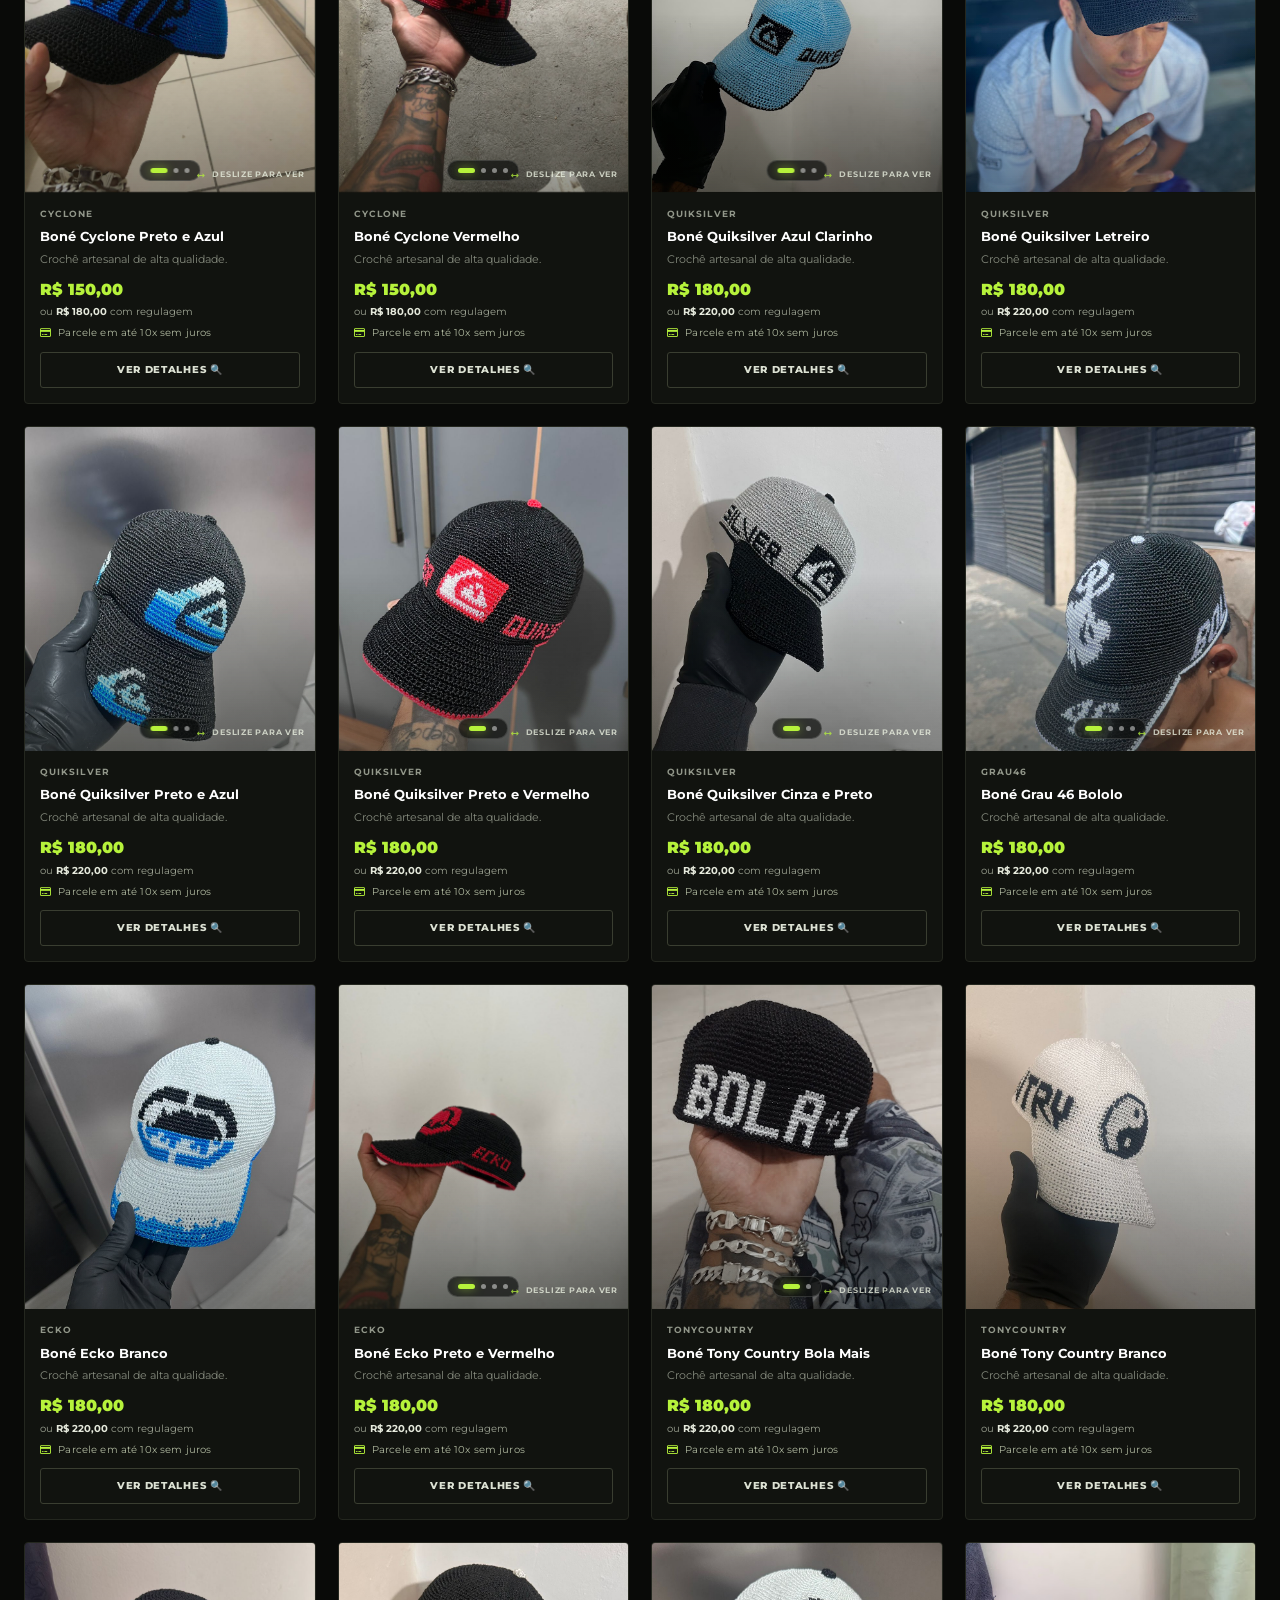
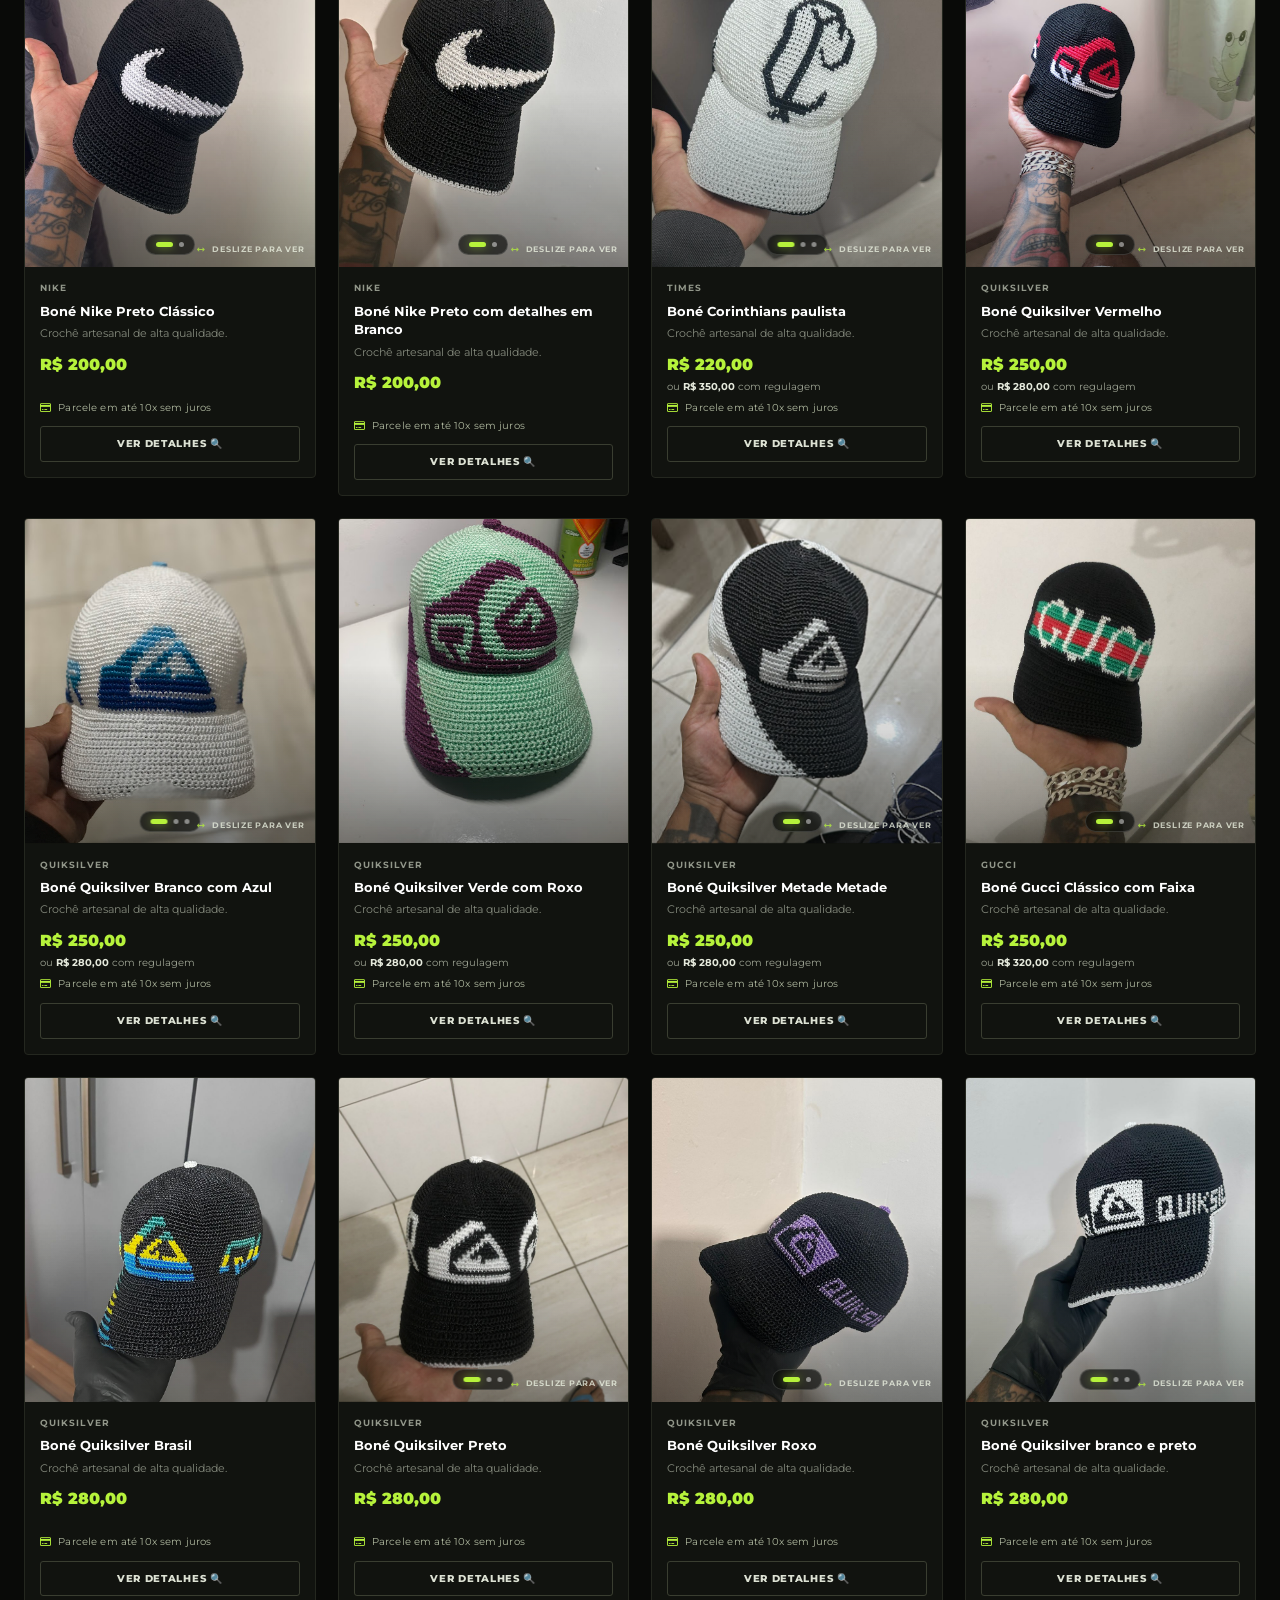
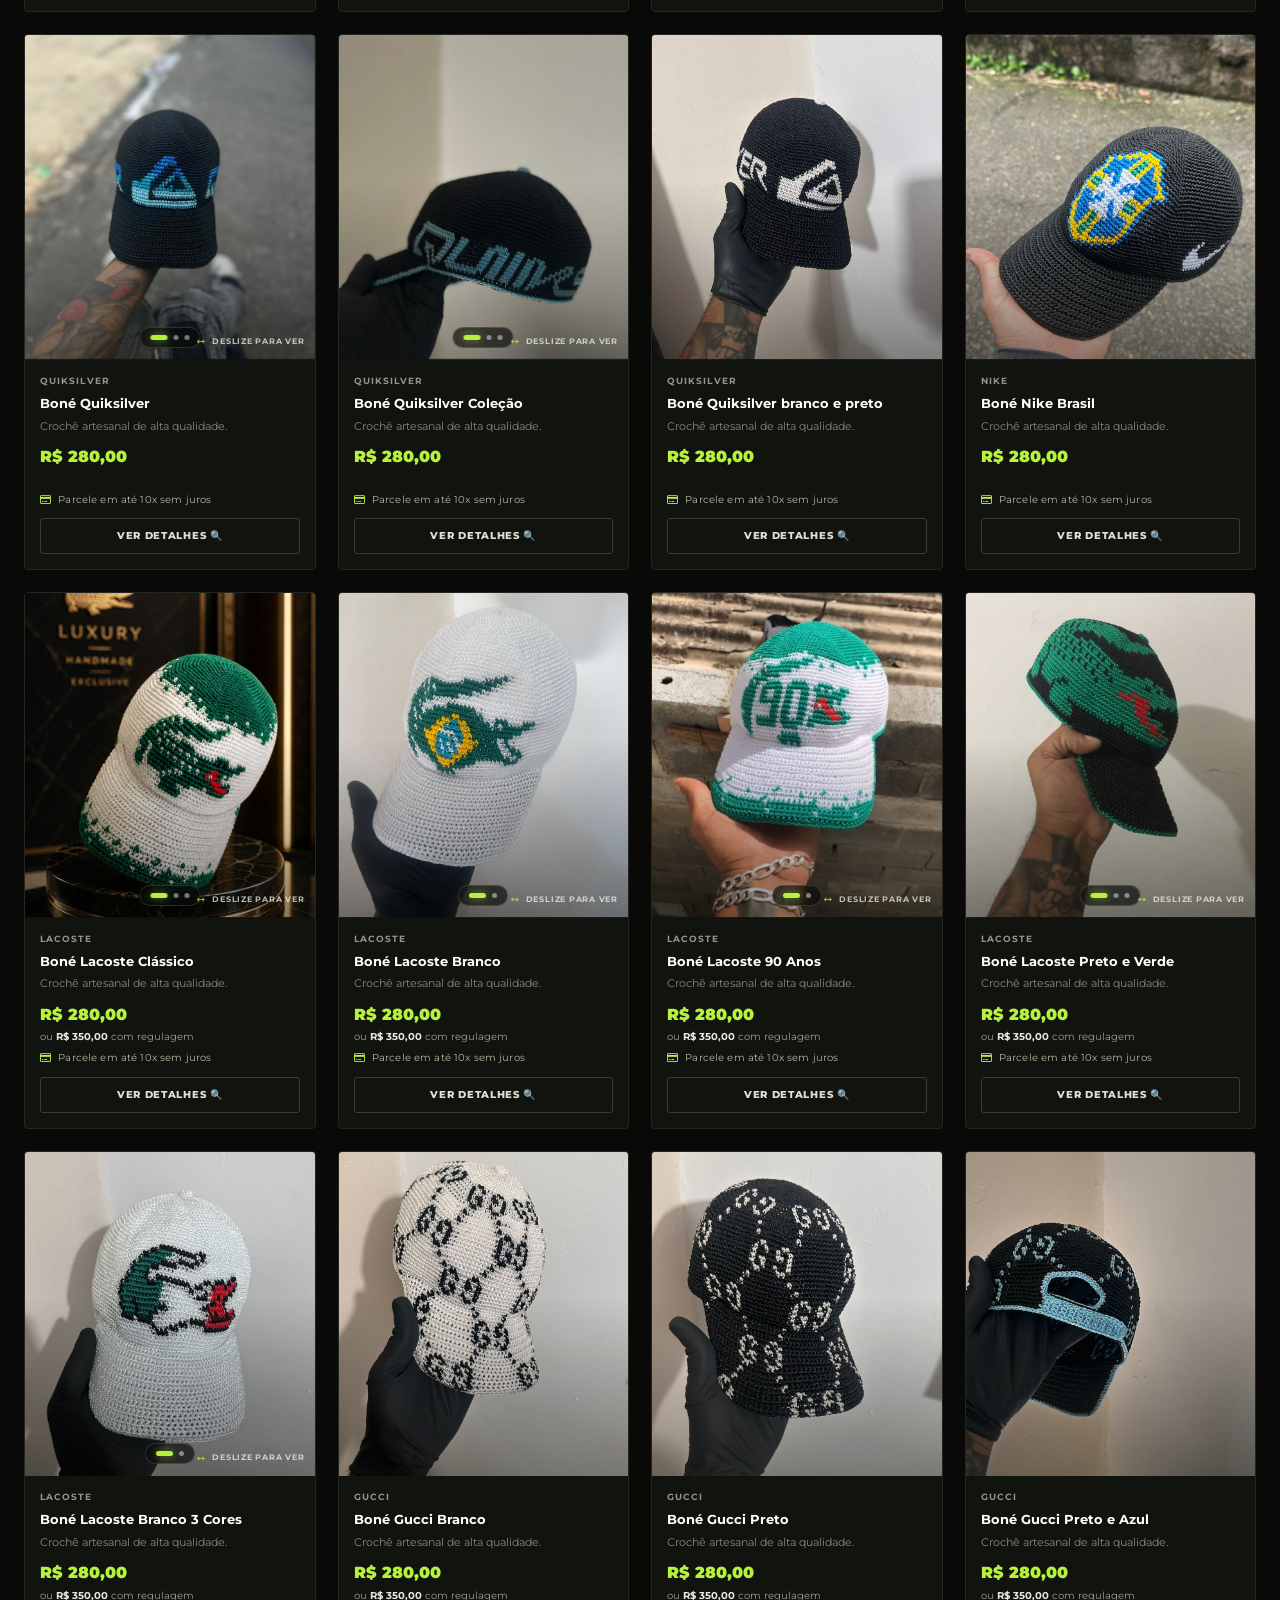
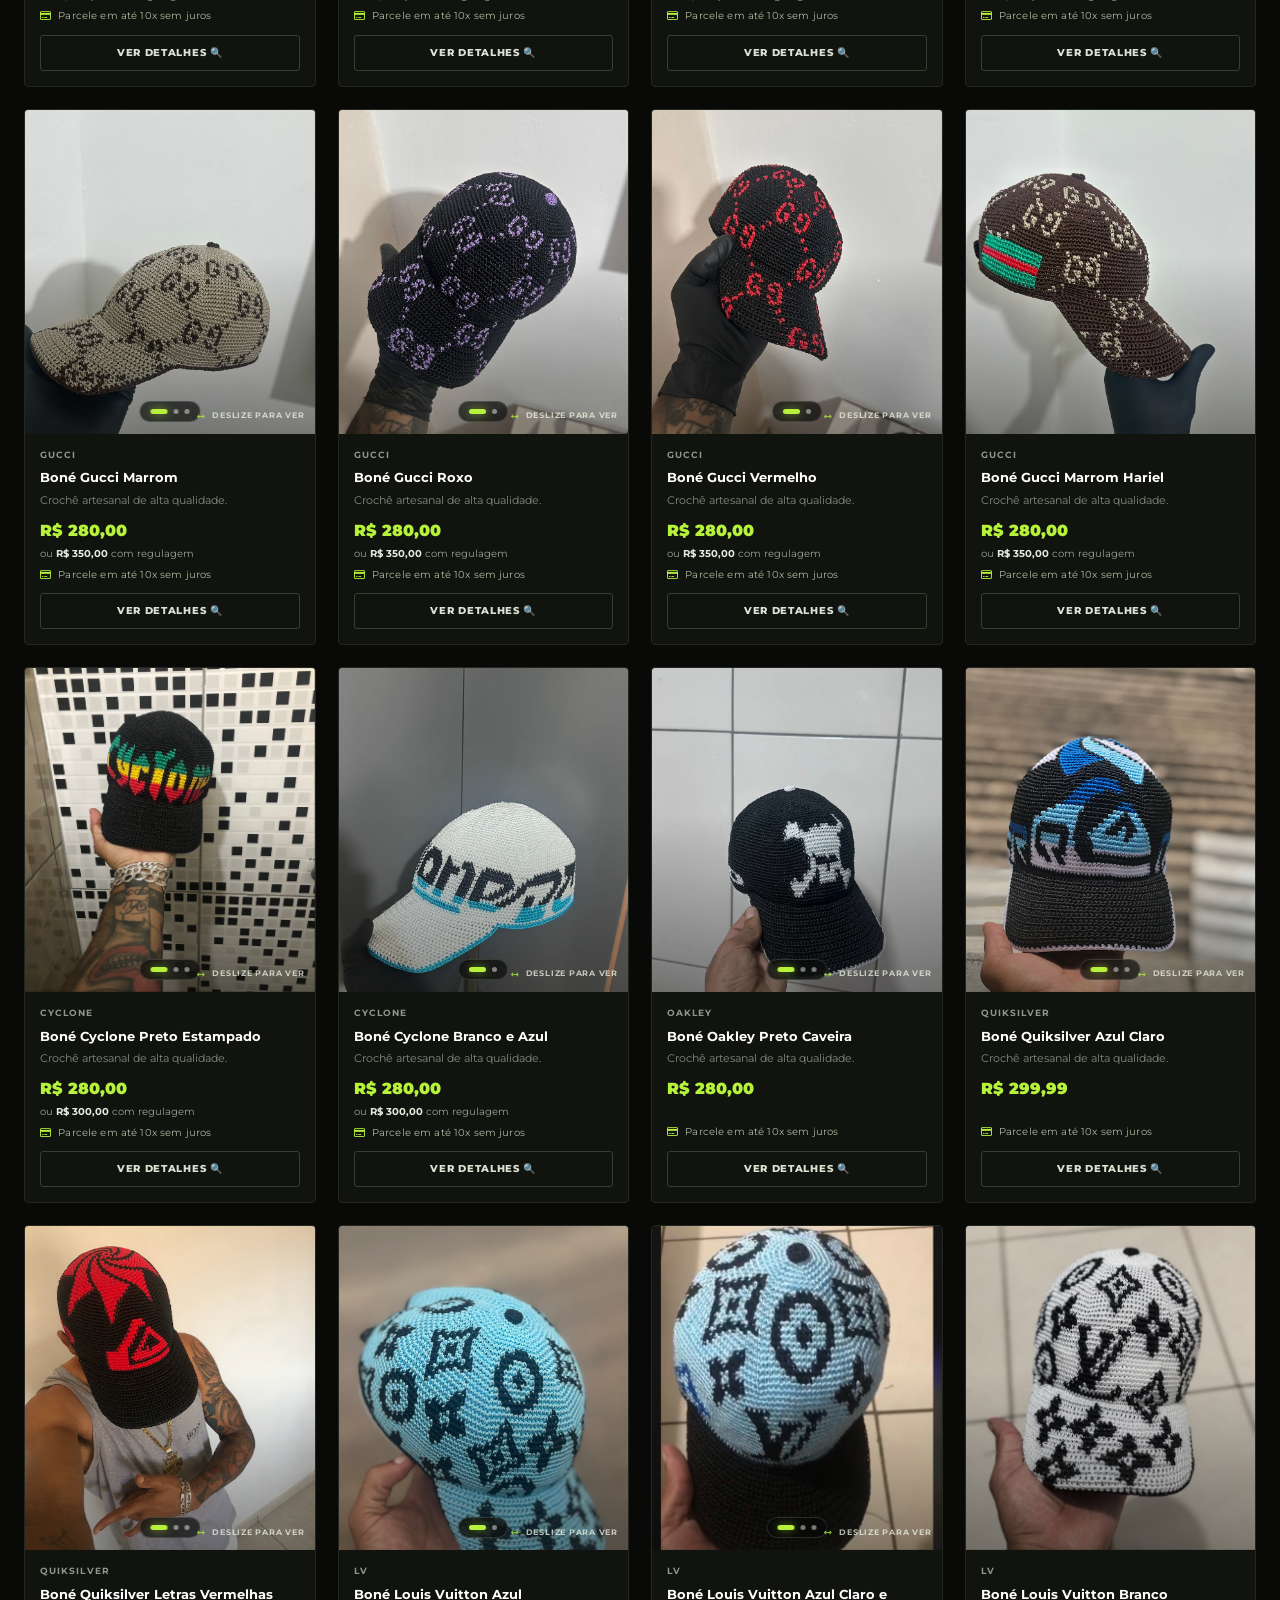
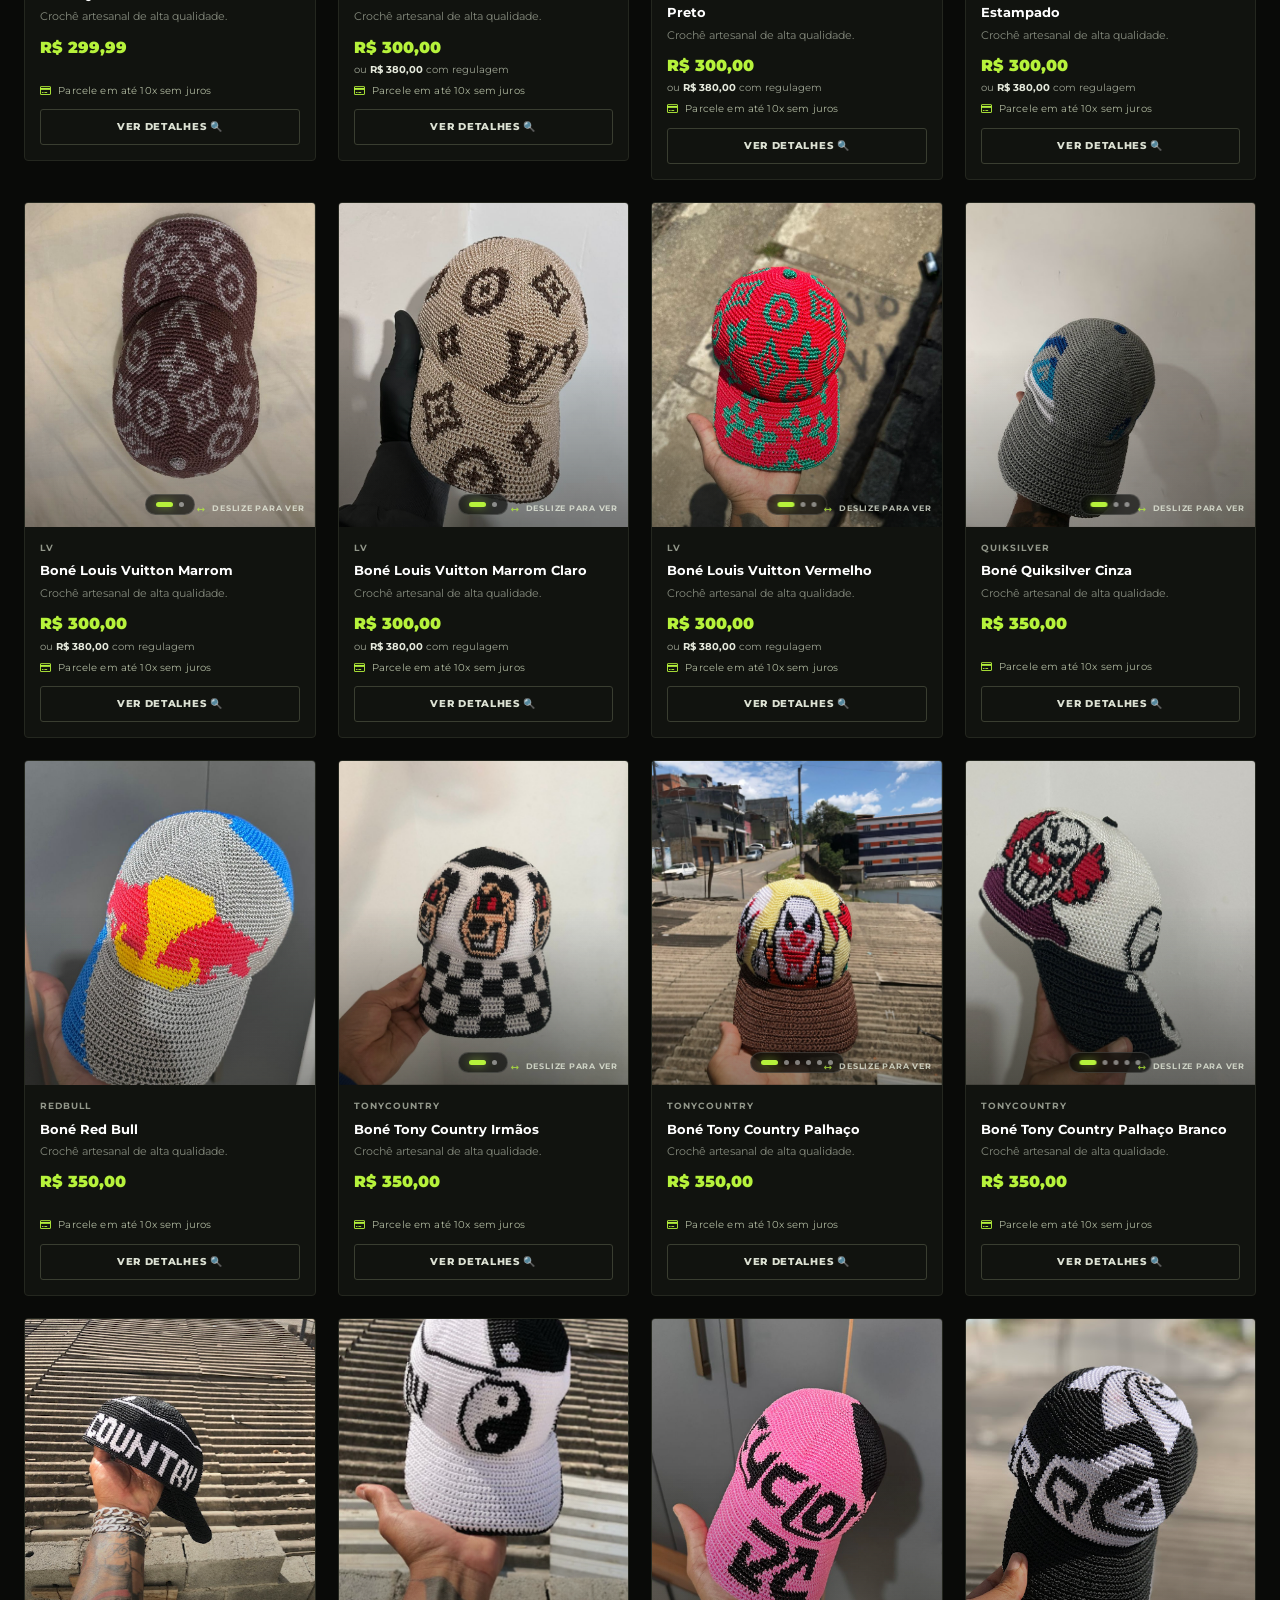
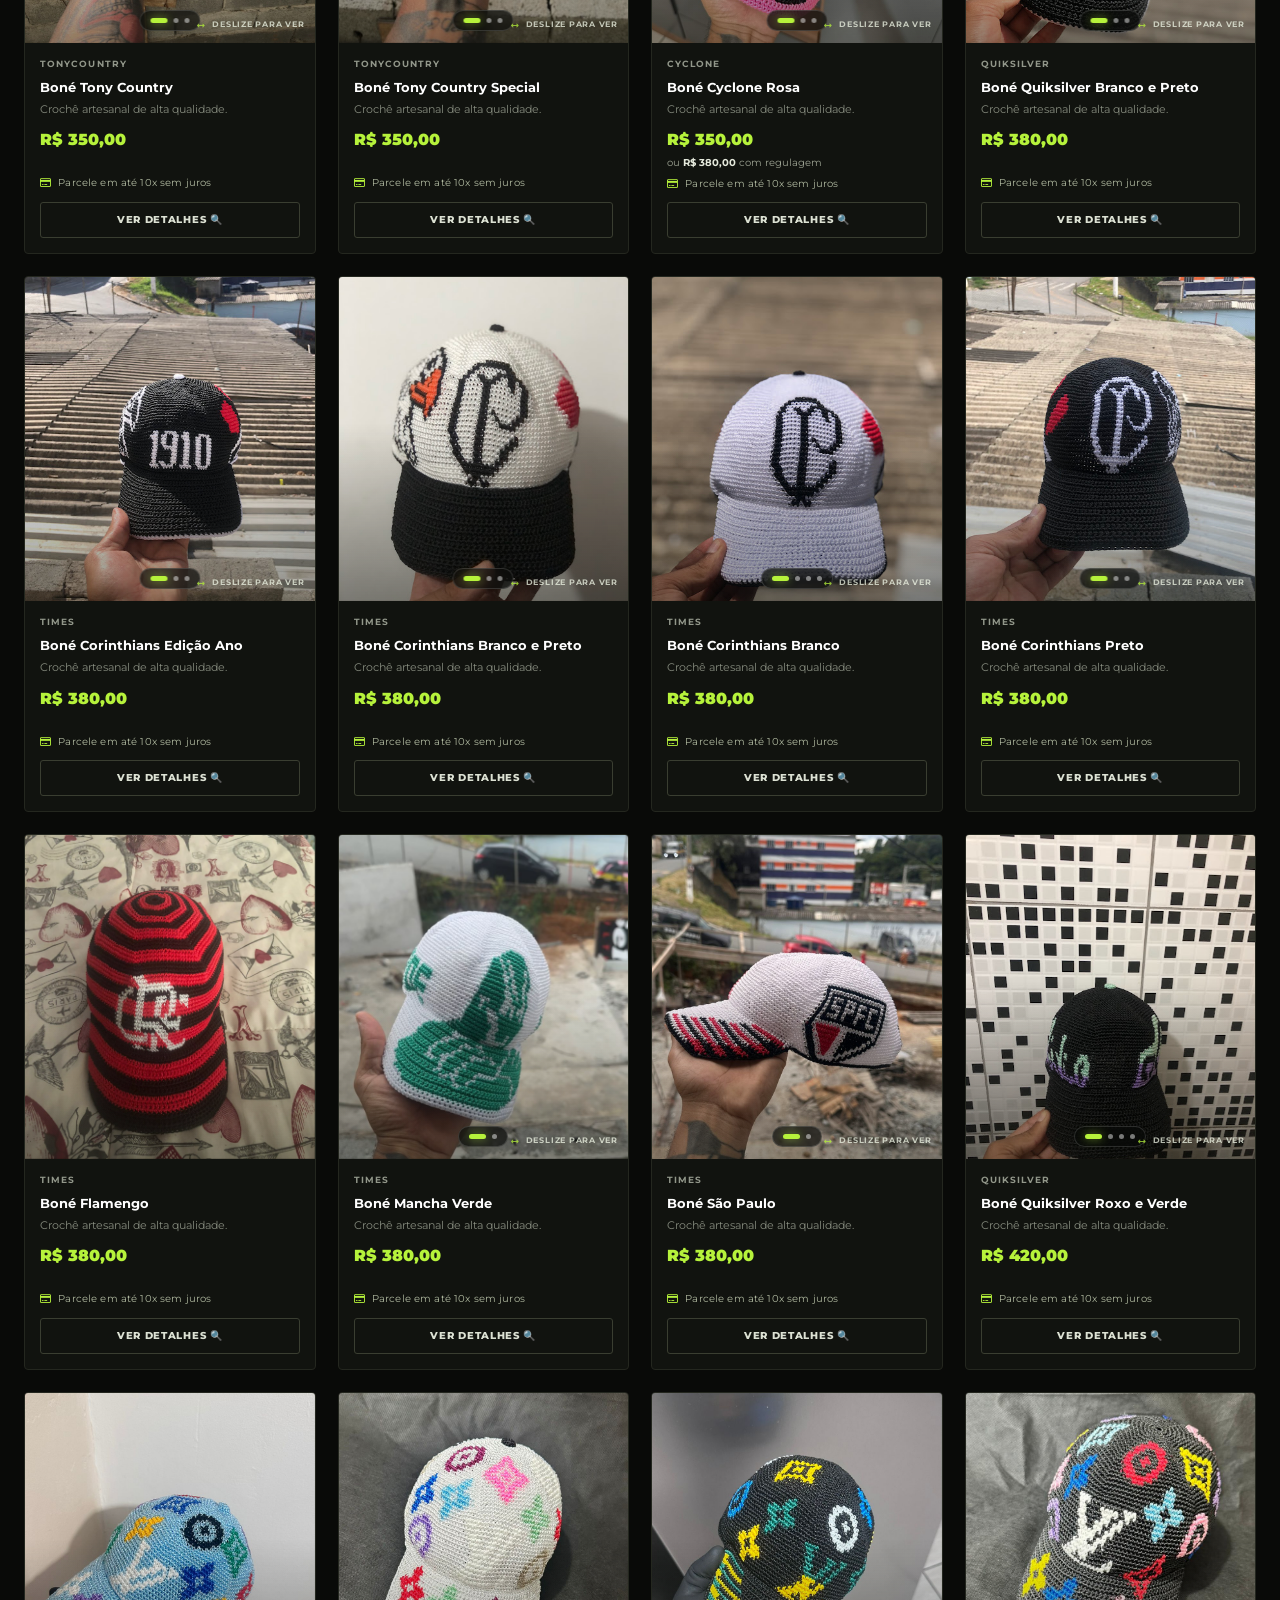
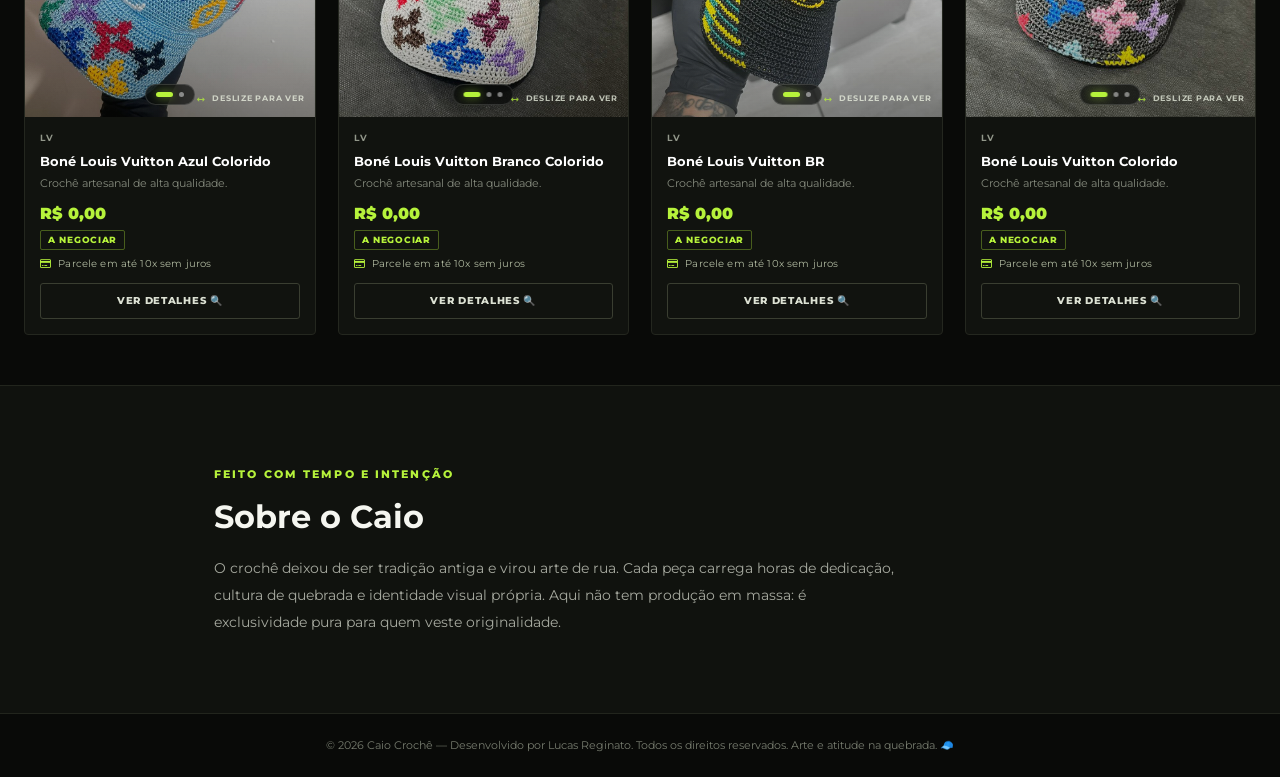
==== commit 51c8feb2: "Organiza e documenta o código da loja" ====
--- a/index.html
+++ b/index.html
@@ -6,7 +6,7 @@
     <title>Caio Crochê — Streetwear artesanal</title>
     <meta name="description" content="Bonés de crochê feitos à mão, com identidade de rua. Escolha seu modelo e peça direto pelo WhatsApp.">
     <meta name="google-site-verification" content="S76vfhNYtPNFsR1nV1IM_1eLzl5Fj9bIsYZyguMQOiA" />
-    <!-- Google Fonts -->
+    <!-- Tipografia e ícones usados pela loja. -->
     <link href="https://fonts.googleapis.com/css2?family=Montserrat:wght@400;600;700;900&display=swap" rel="stylesheet">
     <!-- FontAwesome para ícones -->
     <link rel="stylesheet" href="https://cdnjs.cloudflare.com/ajax/libs/font-awesome/6.4.0/css/all.min.css">
@@ -14,32 +14,29 @@
     <link rel="stylesheet" href="loja.css">
 </head>
 <body>
-    <!-- BOTÃO PARA ABRIR A ABA LATERAL -->
-
-
-<!-- O FUNDO ESCURO (OVERLAY) QUANDO A ABA ABRE -->
-<div id="overlayMenu" class="overlay-menu" onclick="toggleMenuLateral()"></div>
-
-<!-- ABA LATERAL (DRAWER) -->
-<div id="abaLateral" class="aba-lateral">
-    <div class="aba-header">
-        <h3>Modelos de Bonés</h3>
-        <button class="btn-fechar-aba" onclick="toggleMenuLateral()">✕</button>
+    <!-- Camada escura que fecha o painel de filtros ao ser selecionada. -->
+    <div id="overlayMenu" class="overlay-menu" onclick="toggleMenuLateral()"></div>
+
+    <!-- Painel lateral com filtros de preço e categorias injetadas pelo JavaScript. -->
+    <div id="abaLateral" class="aba-lateral">
+        <div class="aba-header">
+            <h3>Modelos de Bonés</h3>
+            <button class="btn-fechar-aba" onclick="toggleMenuLateral()">✕</button>
+        </div>
+        <div class="filtros-preco">
+            <span class="filtro-legenda">FAIXA DE PREÇO</span>
+            <div class="campos-preco">
+                <label>De R$ <input id="precoMinimo" type="number" min="0" step="10" placeholder="0" inputmode="numeric"></label>
+                <label>Até R$ <input id="precoMaximo" type="number" min="0" step="10" placeholder="sem limite" inputmode="numeric"></label>
+            </div>
+            <button class="limpar-filtros" id="limparFiltros" type="button">Limpar filtros <i class="fa-solid fa-arrow-rotate-left"></i></button>
+        </div>
+        <div class="aba-conteudo" id="listaFiltrosLateral">
+            <!-- O JavaScript vai injetar os botões e as quantidades aqui automaticamente! -->
+        </div>
     </div>
-    <div class="filtros-preco">
-        <span class="filtro-legenda">FAIXA DE PREÇO</span>
-        <div class="campos-preco">
-            <label>De R$ <input id="precoMinimo" type="number" min="0" step="10" placeholder="0" inputmode="numeric"></label>
-            <label>Até R$ <input id="precoMaximo" type="number" min="0" step="10" placeholder="sem limite" inputmode="numeric"></label>
-        </div>
-        <button class="limpar-filtros" id="limparFiltros" type="button">Limpar filtros <i class="fa-solid fa-arrow-rotate-left"></i></button>
-    </div>
-    <div class="aba-conteudo" id="listaFiltrosLateral">
-        <!-- O JavaScript vai injetar os botões e as quantidades aqui automaticamente! -->
-    </div>
-</div>
-
-   <!-- CABEÇALHO E MENU DE NAVEGAÇÃO -->
+
+    <!-- Cabeçalho da loja: identidade, navegação e pesquisa. -->
     <header class="header-loja">
         <div class="container">
             <div class="nav-topo">
@@ -49,9 +46,9 @@
                     <a href="#sobre">Sobre Mim</a>
                 </nav>
             </div>
-            
+
             <p class="sub-logo">Streetwear artesanal feito à mão, com identidade de rua.</p>
-            
+
             <!-- BARRA DE PESQUISA INTERNA -->
             <div class="barra-pesquisa">
                 <input type="text" id="campoPesquisa" placeholder="Pesquisar modelo no site...">
@@ -59,6 +56,7 @@
         </div>
     </header>
 
+    <!-- Apresentação principal da coleção e acesso rápido à vitrine. -->
     <section class="hero-loja">
         <div class="container hero-conteudo">
             <span class="hero-selo"><i class="fa-solid fa-circle"></i> FEITO À MÃO • FEITO PRA VOCÊ</span>
@@ -70,15 +68,15 @@
         <div class="hero-imagem" role="img" aria-label="Boné Louis Vuitton de crochê colorido"></div>
     </section>
 
-   <!-- ARTISTAS DE PESO NO TOPO (COM MODAL E SETINHAS DE NAVEGAÇÃO) -->
+    <!-- Galeria horizontal de referências; cada item abre uma foto ampliada. -->
     <div class="container">
         <div class="secao-titulo" style="margin-top: 15px; margin-bottom: 8px;">
             <h2>Artistas de Peso</h2>
         </div>
-        
+
         <div class="famosos-container-wrapper">
             <button class="btn-slide-famosos btn-prev-famosos" onclick="rolarFamosos(-1)">❮</button>
-            
+
             <div class="famosos-topo-scroll" id="famososScroll">
                 <!-- Buzeira -->
                 <div class="famoso-card-topo" onclick="abrirModalFamoso(0)">
@@ -163,15 +161,16 @@
         </div>
     </div>
 
-   
-
+
+
+    <!-- Informações rápidas sobre produção, entrega e atendimento. -->
     <div class="container faixa-beneficios">
         <span><i class="fa-solid fa-hand-sparkles"></i> Produção artesanal</span>
         <span><i class="fa-solid fa-truck-fast"></i> Entrega para todo o Brasil</span>
         <span><i class="fa-brands fa-whatsapp"></i> Consulte prazo e frete no WhatsApp</span>
     </div>
 
-    <!-- VITRINE DE PRODUTOS -->
+    <!-- Catálogo: título, ordenação, filtros e cards criados pelo script.js. -->
     <main class="container" id="vitrine">
         <div class="secao-titulo">
             <span class="eyebrow">A COLEÇÃO</span>
@@ -195,7 +194,7 @@
         </section>
     </main>
 
-    <!-- SEÇÃO SOBRE MIM -->
+    <!-- História e proposta da marca. -->
     <section class="secao-sobre" id="sobre">
         <div class="container sobre-box">
             <div class="sobre-texto">
@@ -206,16 +205,16 @@
         </div>
     </section>
 
-  <!-- RODAPÉ -->
+    <!-- Créditos e informações finais da página. -->
     <footer>
         <p>&copy; 2026 Caio Crochê — Desenvolvido por Lucas Reginato. Todos os direitos reservados. Arte e atitude na quebrada. 🧢</p>
     </footer>
 
-   <!-- SCRIPTS DE MARCAS E LÓGICA -->
+    <!-- Dados dos produtos: cada arquivo define uma lista de uma marca. -->
     <script src="basicos.js"></script>
     <script src="quiksilver.js"></script>
     <script src="times.js"></script>
-    <script src="louisvuitton.js"></script> <!-- <-- Mude para louisvuitton.js (ou o nome exato que está na sua pasta) -->
+    <script src="louisvuitton.js"></script>
     <script src="lacoste.js"></script>
     <script src="cyclone.js"></script>
     <script src="redbull.js"></script>
@@ -225,7 +224,8 @@
     <script src="ecko.js"></script>
     <script src="tonycountry.js"></script>
     <script src="nike.js"></script>
+    <!-- Montagem dos componentes e controles de pesquisa/filtro. -->
     <script src="script.js"></script>
     <script src="catalogo.js"></script>
 </body>
-</html>
+</html>
--- a/loja.css
+++ b/loja.css
@@ -1,154 +1,1000 @@
-/* Refresh da loja: editorial, escuro e responsivo */
-:root { --verde: #b6f23b; --fundo: #090a08; --painel: #11130f; --texto-suave: #a6a99f; }
-body { background: var(--fundo); color: #f4f5ef; font-family: 'Montserrat', sans-serif; }
-.container { max-width: 1320px; padding-left: 24px; padding-right: 24px; }
-.header-loja { position: relative; z-index: 20; padding: 19px 0 15px; background: rgba(9,10,8,.96); border-bottom: 1px solid rgba(182,242,59,.23); }
-.nav-topo { margin-bottom: 3px; }
-.logo { font-size: 1.05rem; letter-spacing: .13em; }
-.logo span, .menu-links a:hover { color: var(--verde); }
-.menu-links { gap: 30px; }
-.menu-links a { font-size: .72rem; letter-spacing: .1em; }
-.sub-logo { display: none; }
-.barra-pesquisa { max-width: 510px; margin: 18px auto 0; }
-.barra-pesquisa input { padding: 13px 18px; color: #fff; background: #12140f; border: 1px solid #292c24; border-radius: 999px; }
-.barra-pesquisa input:focus { border-color: var(--verde); box-shadow: 0 0 0 3px rgba(182,242,59,.1); }
-.hero-loja { min-height: 470px; position: relative; overflow: hidden; display: flex; align-items: center; border-bottom: 1px solid #22251d; background: radial-gradient(ellipse at 78% 40%, #242b16 0, #12150d 37%, #090a08 73%); }
-.hero-conteudo { position: relative; z-index: 2; width: 100%; padding-top: 55px; padding-bottom: 55px; }
-.hero-selo, .eyebrow { color: var(--verde); font-size: .66rem; font-weight: 800; letter-spacing: .2em; }
-.hero-selo i { font-size: .45rem; vertical-align: middle; margin-right: 8px; }
-.hero-loja h2 { margin-top: 22px; max-width: 650px; font-size: clamp(2.8rem, 7vw, 5.8rem); line-height: .99; letter-spacing: -.065em; font-weight: 800; }
-.hero-loja h2 span { color: var(--verde); }
-.hero-loja p { max-width: 430px; margin-top: 20px; color: #b8bcb0; font-size: .95rem; line-height: 1.8; }
-.hero-cta { display: inline-flex; align-items: center; gap: 20px; margin-top: 28px; padding: 14px 19px; color: #10120c; background: var(--verde); border-radius: 3px; text-decoration: none; font-size: .76rem; font-weight: 800; text-transform: uppercase; letter-spacing: .08em; transition: transform .2s, background .2s; }
-.hero-cta:hover { transform: translateY(-2px); background: #d1ff71; }
-.hero-nota { margin-top: 55px; color: #777c70; font-size: .68rem; letter-spacing: .07em; }
-.hero-nota span { color: var(--verde); margin-right: 9px; }
-.hero-imagem { position: absolute; right: 5%; top: 8%; width: 40%; height: 84%; background: url('imagens/lv/lvcolorido1.jpg') center 45% / cover no-repeat; opacity: .87; mask-image: linear-gradient(90deg, transparent 0%, #000 28%); }
-.faixa-beneficios { display: flex; justify-content: space-between; gap: 16px; padding-top: 21px; padding-bottom: 21px; border-bottom: 1px solid #22251d; color: #b1b5aa; font-size: .69rem; letter-spacing: .05em; text-transform: uppercase; }
-.faixa-beneficios i { color: var(--verde); margin-right: 8px; }
-#vitrine { padding-top: 76px; }
-.secao-titulo { text-align: left; margin: 0; }
-.secao-titulo h2 { margin-top: 10px; font-size: clamp(1.8rem, 4vw, 2.8rem); text-transform: none; letter-spacing: -.045em; }
-.secao-titulo p { margin-top: 9px; color: var(--texto-suave); font-size: .84rem; }
-.vitrine-toolbar { display: flex; justify-content: space-between; align-items: center; margin-top: 27px; border-bottom: 1px solid #282a24; padding-bottom: 13px; }
-.contador-produtos { color: #92968b; font-size: .7rem; letter-spacing: .08em; text-transform: uppercase; }
-.btn-abrir-menu { margin: 0; width: auto; padding: 10px 15px; color: #e6e9df; background: #151711; border: 1px solid #33372a; border-radius: 3px; box-shadow: none; font-size: .68rem; letter-spacing: .06em; }
-.btn-abrir-menu:hover { color: #10120c; background: var(--verde); border-color: var(--verde); transform: none; }
-.produtos-grid { grid-template-columns: repeat(2, minmax(0, 1fr)); gap: 14px; padding-top: 18px; }
-.bone-card { background: var(--painel); border: 1px solid #24271f; border-radius: 4px; transition: border-color .25s, transform .25s; }
-.bone-card:hover { border-color: rgba(182,242,59,.62); box-shadow: 0 15px 35px #0008; transform: translateY(-4px); }
-.imagem-container { height: auto; aspect-ratio: 1 / 1.08; background: #191b16; }
-.produto-img { object-fit: cover; transition: transform .45s; }
-.bone-card:hover .produto-img { transform: scale(1.04); }
-.card-conteudo { padding: 15px; }
-.bone-titulo { font-size: .82rem; line-height: 1.4; margin-bottom: 6px; }
-.bone-descricao { color: #858a7d; font-size: .69rem; margin-bottom: 12px; }
-.preco { color: var(--verde); font-size: 1rem; margin-bottom: 12px; }
-.btn-whatsapp { padding: 10px; color: #dce1d3; background: transparent; border: 1px solid #3a3e31; border-radius: 3px; font-size: .62rem; letter-spacing: .07em; }
-.btn-whatsapp:hover { color: #111; background: var(--verde); border-color: var(--verde); }
-.secao-sobre { margin-top: 25px; padding: 76px 0; background: #10120e; border-top: 1px solid #22251d; }
-.sobre-box { max-width: 900px; }
-.sobre-texto h2 { margin: 11px 0 15px; color: #f5f6f0; font-size: 2rem; }
-.sobre-texto p { max-width: 680px; color: #a6a99f; line-height: 1.9; font-size: .9rem; }
-footer { padding: 24px 14px; color: #767b6e; background: #090a08; border-top: 1px solid #22251d; font-size: .68rem; }
-.aba-lateral { background: #11130f; border-color: #2d3125; }
-.aba-header { border-color: #292c24; }
-.aba-header h3 { letter-spacing: .06em; }
-.item-filtro-lateral { background: #181a15; border-color: #2b2e25; border-radius: 3px; font-size: .72rem; }
-.item-filtro-lateral:hover, .item-filtro-lateral.ativo { background: var(--verde); border-color: var(--verde); }
-.famoso-card-topo { border-radius: 4px; background: #11130f; border-color: #292d22; }
-.famoso-card-topo img { height: 150px; }
-.famoso-card-topo p { padding: 7px 5px 4px; color: #d8dfcd; font-size: .68rem; letter-spacing: .04em; }
-.famoso-card-topo:hover { transform: translateY(-3px); border-color: var(--verde); }
-.btn-slide-famosos { width: 40px; height: 40px; color: var(--verde); border-color: #b6f23b88; background: #11130fdc; backdrop-filter: blur(8px); }
-.secao-titulo[style] { margin-top: 28px !important; margin-bottom: 12px !important; }
-.secao-titulo[style] h2 { font-size: 1.12rem; letter-spacing: .04em; }
-.vitrine-toolbar { justify-content: flex-start; gap: 18px; flex-wrap: wrap; }
-.contador-produtos { margin-right: auto; }
-.ordenar-label { display: inline-flex; align-items: center; gap: 8px; color: #a6aa9c; font-size: .68rem; text-transform: uppercase; letter-spacing: .07em; }
-.ordenar-label i { color: var(--verde); }
-.ordenar-label select { max-width: 155px; padding: 10px 30px 10px 12px; color: #edf1e7; background-color: #151711; border: 1px solid #33372a; border-radius: 3px; font: inherit; text-transform: none; letter-spacing: 0; cursor: pointer; }
-.ordenar-label select:focus, .campos-preco input:focus { outline: 1px solid var(--verde); border-color: var(--verde); }
-.produtos-grid { align-items: start; }
-.bone-card { overflow: hidden; }
-.bone-card[hidden] { display: none !important; }
-.imagem-container { isolation: isolate; }
-.imagem-container::after { content: ''; position: absolute; inset: 45% 0 0; z-index: 1; pointer-events: none; background: linear-gradient(transparent, rgba(5,7,4,.44)); }
-.produto-img { will-change: transform; }
-.btn-slide { width: 42px !important; height: 42px !important; color: #eff8de !important; background: rgba(13,16,10,.66) !important; border: 1px solid rgba(211,255,137,.68) !important; backdrop-filter: blur(10px); box-shadow: 0 0 18px #a5e73427, inset 0 0 12px #a5e73412; opacity: .0; transition: opacity .22s, transform .22s, background .22s, box-shadow .22s !important; }
-.imagem-container:hover .btn-slide, .imagem-container:focus-within .btn-slide { opacity: 1; }
-.btn-slide:hover { background: var(--verde) !important; color: #111 !important; box-shadow: 0 0 24px #b6f27970; }
-.btn-prev { left: 12px !important; }
-.btn-next { right: 12px !important; }
-.dots-container { bottom: 12px; gap: 6px; z-index: 2; padding: 7px 10px; border: 1px solid #ffffff24; border-radius: 99px; background: #090a08a8; backdrop-filter: blur(10px); }
-.dot { width: 5px; height: 5px; background: #ffffff75; }
-.dot.active { width: 17px; border-radius: 99px; background: var(--verde); box-shadow: 0 0 10px #b6f23b88; transform: none; }
-.gallery-hint { position: absolute; z-index: 2; right: 10px; bottom: 12px; display: flex; align-items: center; gap: 6px; color: #edf3e3; font-size: .48rem; font-weight: 700; letter-spacing: .1em; opacity: .75; }
-.gallery-hint i { color: var(--verde); }
-.filtros-preco { padding: 19px 17px 15px; border-bottom: 1px solid #292c24; }
-.filtro-legenda { display: block; margin-bottom: 11px; color: #aeb49f; font-size: .62rem; font-weight: 800; letter-spacing: .15em; }
-.campos-preco { display: grid; grid-template-columns: 1fr 1fr; gap: 9px; }
-.campos-preco label { color: #8e9386; font-size: .62rem; }
-.campos-preco input { width: 100%; margin-top: 5px; padding: 10px 9px; color: #f4f6ef; background: #090a08; border: 1px solid #303329; border-radius: 3px; font: inherit; font-size: .74rem; }
-.campos-preco input::placeholder { color: #696e61; }
-.limpar-filtros { width: 100%; display: flex; justify-content: space-between; align-items: center; margin-top: 11px; padding: 9px 0 0; color: var(--verde); background: none; border: 0; font: inherit; font-size: .64rem; cursor: pointer; }
-.limpar-filtros:hover { color: #d6ff8a; }
-.aba-lateral { width: min(370px, 88vw); left: max(-370px, -88vw); }
-.aba-lateral.ativa { left: 0; }
-.aba-header { padding: 21px 18px; }
-.aba-header h3 { color: var(--verde); font-size: .84rem; letter-spacing: .11em; }
-.btn-fechar-aba { width: 35px; height: 35px; border: 1px solid #34382b; border-radius: 50%; }
-.item-filtro-lateral { text-transform: none; letter-spacing: .02em; }
-.item-filtro-lateral.ativo { color: #111; }
-.limpar-filtros:focus-visible, .btn-slide:focus-visible, .ordenar-label select:focus-visible { outline: 2px solid #fff; outline-offset: 3px; }
-.card-categoria { display: block; margin-bottom: 7px; color: #92978a; font-size: .56rem; font-weight: 700; letter-spacing: .12em; text-transform: uppercase; }
-.modal-detalhes { display: none; position: fixed; inset: 0; z-index: 9999; align-items: center; justify-content: center; padding: 20px; background: rgba(0,0,0,.82); backdrop-filter: blur(8px); }
-.modal-aberto { overflow: hidden; }
-.modal-detalhes > div { width: min(100%, 560px) !important; max-width: 560px !important; padding: 18px !important; border: 1px solid #34382b; border-radius: 5px !important; background: #11130f !important; box-shadow: 0 30px 100px #000 !important; }
-#modalImgContainer { margin: 0 !important; }
-#modalImg { max-height: 70vh !important; object-fit: cover !important; background: #191b16 !important; border-radius: 3px !important; }
-#modalTitulo { font-size: clamp(1.5rem, 3vw, 2.2rem) !important; letter-spacing: -.04em; }
-#modalPreco { color: var(--verde) !important; }
-#modalBtnZap { background: #a9e638 !important; color: #111 !important; border-radius: 3px !important; }
-#modalBtnZap:hover { background: #c4fa61 !important; }
-#modalDetalhes > div > button[onclick="fecharModal()"] { background: rgba(16,18,12,.85) !important; border: 1px solid #b6f23b88 !important; color: #f5f6ef !important; backdrop-filter: blur(10px); }
-#modalBotoesTroca button { color: var(--verde) !important; background: rgba(10,12,7,.78) !important; border: 1px solid #b6f23b88 !important; backdrop-filter: blur(10px); }
+/* TEMA DA LOJA
+   Cores, tipografia e largura geral do conteúdo.
+*/
+:root {
+    --verde: #b6f23b;
+    --fundo: #090a08;
+    --painel: #11130f;
+    --texto-suave: #a6a99f;
+}
+
+body {
+    background: var(--fundo);
+    color: #f4f5ef;
+    font-family: 'Montserrat', sans-serif;
+}
+
+.container {
+    max-width: 1320px;
+    padding-left: 24px;
+    padding-right: 24px;
+}
+
+/* CABEÇALHO E BARRA DE PESQUISA */
+.header-loja {
+    position: relative;
+    z-index: 20;
+    padding: 19px 0 15px;
+    background: rgba(9,10,8,.96);
+    border-bottom: 1px solid rgba(182,242,59,.23);
+}
+
+.nav-topo {
+    margin-bottom: 3px;
+}
+
+.logo {
+    font-size: 1.05rem;
+    letter-spacing: .13em;
+}
+
+.logo span, .menu-links a:hover {
+    color: var(--verde);
+}
+
+.menu-links {
+    gap: 30px;
+}
+
+.menu-links a {
+    font-size: .72rem;
+    letter-spacing: .1em;
+}
+
+.sub-logo {
+    display: none;
+}
+
+.barra-pesquisa {
+    max-width: 510px;
+    margin: 18px auto 0;
+}
+
+.barra-pesquisa input {
+    padding: 13px 18px;
+    color: #fff;
+    background: #12140f;
+    border: 1px solid #292c24;
+    border-radius: 999px;
+}
+
+.barra-pesquisa input:focus {
+    border-color: var(--verde);
+    box-shadow: 0 0 0 3px rgba(182,242,59,.1);
+}
+
+/* DESTAQUE PRINCIPAL (HERO) */
+.hero-loja {
+    min-height: 470px;
+    position: relative;
+    overflow: hidden;
+    display: flex;
+    align-items: center;
+    border-bottom: 1px solid #22251d;
+    background: radial-gradient(ellipse at 78% 40%, #242b16 0, #12150d 37%, #090a08 73%);
+}
+
+.hero-conteudo {
+    position: relative;
+    z-index: 2;
+    width: 100%;
+    padding-top: 55px;
+    padding-bottom: 55px;
+}
+
+.hero-selo, .eyebrow {
+    color: var(--verde);
+    font-size: .66rem;
+    font-weight: 800;
+    letter-spacing: .2em;
+}
+
+.hero-selo i {
+    font-size: .45rem;
+    vertical-align: middle;
+    margin-right: 8px;
+}
+
+.hero-loja h2 {
+    margin-top: 22px;
+    max-width: 650px;
+    font-size: clamp(2.8rem, 7vw, 5.8rem);
+    line-height: .99;
+    letter-spacing: -.065em;
+    font-weight: 800;
+}
+
+.hero-loja h2 span {
+    color: var(--verde);
+}
+
+.hero-loja p {
+    max-width: 430px;
+    margin-top: 20px;
+    color: #b8bcb0;
+    font-size: .95rem;
+    line-height: 1.8;
+}
+
+.hero-cta {
+    display: inline-flex;
+    align-items: center;
+    gap: 20px;
+    margin-top: 28px;
+    padding: 14px 19px;
+    color: #10120c;
+    background: var(--verde);
+    border-radius: 3px;
+    text-decoration: none;
+    font-size: .76rem;
+    font-weight: 800;
+    text-transform: uppercase;
+    letter-spacing: .08em;
+    transition: transform .2s, background .2s;
+}
+
+.hero-cta:hover {
+    transform: translateY(-2px);
+    background: #d1ff71;
+}
+
+.hero-nota {
+    margin-top: 55px;
+    color: #777c70;
+    font-size: .68rem;
+    letter-spacing: .07em;
+}
+
+.hero-nota span {
+    color: var(--verde);
+    margin-right: 9px;
+}
+
+.hero-imagem {
+    position: absolute;
+    right: 5%;
+    top: 8%;
+    width: 40%;
+    height: 84%;
+    background: url('imagens/lv/lvcolorido1.jpg') center 45% / cover no-repeat;
+    opacity: .87;
+    mask-image: linear-gradient(90deg, transparent 0%, #000 28%);
+}
+
+/* FAIXA DE BENEFÍCIOS */
+.faixa-beneficios {
+    display: flex;
+    justify-content: space-between;
+    gap: 16px;
+    padding-top: 21px;
+    padding-bottom: 21px;
+    border-bottom: 1px solid #22251d;
+    color: #b1b5aa;
+    font-size: .69rem;
+    letter-spacing: .05em;
+    text-transform: uppercase;
+}
+
+.faixa-beneficios i {
+    color: var(--verde);
+    margin-right: 8px;
+}
+
+/* TÍTULO, ORDENAÇÃO E GRADE DO CATÁLOGO */
+#vitrine {
+    padding-top: 76px;
+}
+
+.secao-titulo {
+    text-align: left;
+    margin: 0;
+}
+
+.secao-titulo h2 {
+    margin-top: 10px;
+    font-size: clamp(1.8rem, 4vw, 2.8rem);
+    text-transform: none;
+    letter-spacing: -.045em;
+}
+
+.secao-titulo p {
+    margin-top: 9px;
+    color: var(--texto-suave);
+    font-size: .84rem;
+}
+
+.vitrine-toolbar {
+    display: flex;
+    justify-content: space-between;
+    align-items: center;
+    margin-top: 27px;
+    border-bottom: 1px solid #282a24;
+    padding-bottom: 13px;
+}
+
+.contador-produtos {
+    color: #92968b;
+    font-size: .7rem;
+    letter-spacing: .08em;
+    text-transform: uppercase;
+}
+
+.btn-abrir-menu {
+    margin: 0;
+    width: auto;
+    padding: 10px 15px;
+    color: #e6e9df;
+    background: #151711;
+    border: 1px solid #33372a;
+    border-radius: 3px;
+    box-shadow: none;
+    font-size: .68rem;
+    letter-spacing: .06em;
+}
+
+.btn-abrir-menu:hover {
+    color: #10120c;
+    background: var(--verde);
+    border-color: var(--verde);
+    transform: none;
+}
+
+.produtos-grid {
+    grid-template-columns: repeat(2, minmax(0, 1fr));
+    gap: 14px;
+    padding-top: 18px;
+}
+
+/* CARDS, PREÇOS E PARCELAMENTO */
+.bone-card {
+    background: var(--painel);
+    border: 1px solid #24271f;
+    border-radius: 4px;
+    transition: border-color .25s, transform .25s;
+}
+
+.bone-card:hover {
+    border-color: rgba(182,242,59,.62);
+    box-shadow: 0 15px 35px #0008;
+    transform: translateY(-4px);
+}
+
+.imagem-container {
+    height: auto;
+    aspect-ratio: 1 / 1.08;
+    background: #191b16;
+}
+
+.produto-img {
+    object-fit: cover;
+    transition: transform .45s;
+}
+
+.bone-card:hover .produto-img {
+    transform: scale(1.04);
+}
+
+.card-conteudo {
+    padding: 15px;
+}
+
+.bone-titulo {
+    font-size: .82rem;
+    line-height: 1.4;
+    margin-bottom: 6px;
+}
+
+.bone-descricao {
+    color: #858a7d;
+    font-size: .69rem;
+    margin-bottom: 12px;
+}
+
+.preco-bloco {
+    min-height: 40px;
+    margin-bottom: 12px;
+}
+
+.preco {
+    color: var(--verde);
+    font-size: 1rem;
+    margin-bottom: 4px;
+}
+
+.preco-regulagem {
+    display: block;
+    color: #9ca292;
+    font-size: .62rem;
+    line-height: 1.4;
+}
+
+.preco-regulagem strong {
+    color: #e5e9dc;
+    font-weight: 700;
+}
+
+.negociacao-label {
+    width: fit-content;
+    padding: 3px 7px;
+    color: var(--verde);
+    border: 1px solid #b6f23b55;
+    border-radius: 2px;
+    font-size: .56rem;
+    font-weight: 800;
+    letter-spacing: .08em;
+    text-transform: uppercase;
+}
+
+.card-parcelamento {
+    display: block;
+    margin: -5px 0 12px;
+    color: #afb89f;
+    font-size: .6rem;
+    letter-spacing: .015em;
+}
+
+.card-parcelamento i, .modal-parcelamento i {
+    margin-right: 4px;
+    color: var(--verde);
+}
+
+.btn-whatsapp {
+    padding: 10px;
+    color: #dce1d3;
+    background: transparent;
+    border: 1px solid #3a3e31;
+    border-radius: 3px;
+    font-size: .62rem;
+    letter-spacing: .07em;
+}
+
+.btn-whatsapp:hover {
+    color: #111;
+    background: var(--verde);
+    border-color: var(--verde);
+}
+
+/* APRESENTAÇÃO DA LOJA E RODAPÉ */
+.secao-sobre {
+    margin-top: 25px;
+    padding: 76px 0;
+    background: #10120e;
+    border-top: 1px solid #22251d;
+}
+
+.sobre-box {
+    max-width: 900px;
+}
+
+.sobre-texto h2 {
+    margin: 11px 0 15px;
+    color: #f5f6f0;
+    font-size: 2rem;
+}
+
+.sobre-texto p {
+    max-width: 680px;
+    color: #a6a99f;
+    line-height: 1.9;
+    font-size: .9rem;
+}
+
+footer {
+    padding: 24px 14px;
+    color: #767b6e;
+    background: #090a08;
+    border-top: 1px solid #22251d;
+    font-size: .68rem;
+}
+
+/* MENU LATERAL E FILTROS */
+.aba-lateral {
+    background: #11130f;
+    border-color: #2d3125;
+}
+
+.aba-header {
+    border-color: #292c24;
+}
+
+.aba-header h3 {
+    letter-spacing: .06em;
+}
+
+.item-filtro-lateral {
+    background: #181a15;
+    border-color: #2b2e25;
+    border-radius: 3px;
+    font-size: .72rem;
+}
+
+.item-filtro-lateral:hover, .item-filtro-lateral.ativo {
+    background: var(--verde);
+    border-color: var(--verde);
+}
+
+/* GALERIA DE REFERÊNCIAS */
+.famoso-card-topo {
+    border-radius: 4px;
+    background: #11130f;
+    border-color: #292d22;
+}
+
+.famoso-card-topo img {
+    height: 150px;
+}
+
+.famoso-card-topo p {
+    padding: 7px 5px 4px;
+    color: #d8dfcd;
+    font-size: .68rem;
+    letter-spacing: .04em;
+}
+
+.famoso-card-topo:hover {
+    transform: translateY(-3px);
+    border-color: var(--verde);
+}
+
+/* CONTROLES DA GALERIA DE FOTOS */
+.btn-slide-famosos {
+    width: 40px;
+    height: 40px;
+    color: var(--verde);
+    border-color: #b6f23b88;
+    background: #11130fdc;
+    backdrop-filter: blur(8px);
+}
+
+.secao-titulo[style] {
+    margin-top: 28px !important;
+    margin-bottom: 12px !important;
+}
+
+.secao-titulo[style] h2 {
+    font-size: 1.12rem;
+    letter-spacing: .04em;
+}
+
+.vitrine-toolbar {
+    justify-content: flex-start;
+    gap: 18px;
+    flex-wrap: wrap;
+}
+
+.contador-produtos {
+    margin-right: auto;
+}
+
+.ordenar-label {
+    display: inline-flex;
+    align-items: center;
+    gap: 8px;
+    color: #a6aa9c;
+    font-size: .68rem;
+    text-transform: uppercase;
+    letter-spacing: .07em;
+}
+
+.ordenar-label i {
+    color: var(--verde);
+}
+
+.ordenar-label select {
+    max-width: 155px;
+    padding: 10px 30px 10px 12px;
+    color: #edf1e7;
+    background-color: #151711;
+    border: 1px solid #33372a;
+    border-radius: 3px;
+    font: inherit;
+    text-transform: none;
+    letter-spacing: 0;
+    cursor: pointer;
+}
+
+.ordenar-label select:focus, .campos-preco input:focus {
+    outline: 1px solid var(--verde);
+    border-color: var(--verde);
+}
+
+.produtos-grid {
+    align-items: start;
+}
+
+.bone-card {
+    overflow: hidden;
+}
+
+.bone-card[hidden] {
+    display: none !important;
+}
+
+.imagem-container {
+    isolation: isolate;
+}
+
+.imagem-container::after {
+    content: '';
+    position: absolute;
+    inset: 45% 0 0;
+    z-index: 1;
+    pointer-events: none;
+    background: linear-gradient(transparent, rgba(5,7,4,.44));
+}
+
+.produto-img {
+    will-change: transform;
+}
+
+.btn-slide {
+    width: 42px !important;
+    height: 42px !important;
+    color: #eff8de !important;
+    background: rgba(13,16,10,.66) !important;
+    border: 1px solid rgba(211,255,137,.68) !important;
+    backdrop-filter: blur(10px);
+    box-shadow: 0 0 18px #a5e73427, inset 0 0 12px #a5e73412;
+    opacity: .0;
+    transition: opacity .22s, transform .22s, background .22s, box-shadow .22s !important;
+}
+
+.imagem-container:hover .btn-slide, .imagem-container:focus-within .btn-slide {
+    opacity: 1;
+}
+
+.btn-slide:hover {
+    background: var(--verde) !important;
+    color: #111 !important;
+    box-shadow: 0 0 24px #b6f27970;
+}
+
+.btn-prev {
+    left: 12px !important;
+}
+
+.btn-next {
+    right: 12px !important;
+}
+
+.dots-container {
+    bottom: 12px;
+    gap: 6px;
+    z-index: 2;
+    padding: 7px 10px;
+    border: 1px solid #ffffff24;
+    border-radius: 99px;
+    background: #090a08a8;
+    backdrop-filter: blur(10px);
+}
+
+.dot {
+    width: 5px;
+    height: 5px;
+    background: #ffffff75;
+}
+
+.dot.active {
+    width: 17px;
+    border-radius: 99px;
+    background: var(--verde);
+    box-shadow: 0 0 10px #b6f23b88;
+    transform: none;
+}
+
+.gallery-hint {
+    position: absolute;
+    z-index: 2;
+    right: 10px;
+    bottom: 12px;
+    display: flex;
+    align-items: center;
+    gap: 6px;
+    color: #edf3e3;
+    font-size: .48rem;
+    font-weight: 700;
+    letter-spacing: .1em;
+    opacity: .75;
+}
+
+.gallery-hint i {
+    color: var(--verde);
+}
+
+/* CAMPOS DE FAIXA DE PREÇO */
+.filtros-preco {
+    padding: 19px 17px 15px;
+    border-bottom: 1px solid #292c24;
+}
+
+.filtro-legenda {
+    display: block;
+    margin-bottom: 11px;
+    color: #aeb49f;
+    font-size: .62rem;
+    font-weight: 800;
+    letter-spacing: .15em;
+}
+
+.campos-preco {
+    display: grid;
+    grid-template-columns: 1fr 1fr;
+    gap: 9px;
+}
+
+.campos-preco label {
+    color: #8e9386;
+    font-size: .62rem;
+}
+
+.campos-preco input {
+    width: 100%;
+    margin-top: 5px;
+    padding: 10px 9px;
+    color: #f4f6ef;
+    background: #090a08;
+    border: 1px solid #303329;
+    border-radius: 3px;
+    font: inherit;
+    font-size: .74rem;
+}
+
+.campos-preco input::placeholder {
+    color: #696e61;
+}
+
+.limpar-filtros {
+    width: 100%;
+    display: flex;
+    justify-content: space-between;
+    align-items: center;
+    margin-top: 11px;
+    padding: 9px 0 0;
+    color: var(--verde);
+    background: none;
+    border: 0;
+    font: inherit;
+    font-size: .64rem;
+    cursor: pointer;
+}
+
+.limpar-filtros:hover {
+    color: #d6ff8a;
+}
+
+.aba-lateral {
+    width: min(370px, 88vw);
+    left: max(-370px, -88vw);
+}
+
+.aba-lateral.ativa {
+    left: 0;
+}
+
+.aba-header {
+    padding: 21px 18px;
+}
+
+.aba-header h3 {
+    color: var(--verde);
+    font-size: .84rem;
+    letter-spacing: .11em;
+}
+
+.btn-fechar-aba {
+    width: 35px;
+    height: 35px;
+    border: 1px solid #34382b;
+    border-radius: 50%;
+}
+
+.item-filtro-lateral {
+    text-transform: none;
+    letter-spacing: .02em;
+}
+
+.item-filtro-lateral.ativo {
+    color: #111;
+}
+
+.limpar-filtros:focus-visible, .btn-slide:focus-visible, .ordenar-label select:focus-visible {
+    outline: 2px solid #fff;
+    outline-offset: 3px;
+}
+
+.card-categoria {
+    display: block;
+    margin-bottom: 7px;
+    color: #92978a;
+    font-size: .56rem;
+    font-weight: 700;
+    letter-spacing: .12em;
+    text-transform: uppercase;
+}
+
+/* JANELA DE DETALHES DO PRODUTO */
+.modal-detalhes {
+    display: none;
+    position: fixed;
+    inset: 0;
+    z-index: 9999;
+    align-items: center;
+    justify-content: center;
+    padding: 20px;
+    background: rgba(0,0,0,.82);
+    backdrop-filter: blur(8px);
+}
+
+.modal-aberto {
+    overflow: hidden;
+}
+
+.modal-detalhes > div {
+    width: min(100%, 560px) !important;
+    max-width: 560px !important;
+    padding: 18px !important;
+    border: 1px solid #34382b;
+    border-radius: 5px !important;
+    background: #11130f !important;
+    box-shadow: 0 30px 100px #000 !important;
+}
+
+#modalImgContainer {
+    margin: 0 !important;
+}
+
+#modalImg {
+    max-height: 70vh !important;
+    object-fit: cover !important;
+    background: #191b16 !important;
+    border-radius: 3px !important;
+}
+
+#modalTitulo {
+    font-size: clamp(1.5rem, 3vw, 2.2rem) !important;
+    letter-spacing: -.04em;
+}
+
+#modalPreco {
+    color: var(--verde) !important;
+    margin-bottom: 0 !important;
+}
+
+.modal-precos {
+    margin-bottom: 20px;
+}
+
+#modalPrecoRegulagem {
+    margin-top: 4px;
+    color: #aeb49f;
+    font-size: .8rem;
+}
+
+.modal-parcelamento {
+    margin: -9px 0 18px;
+    color: #b8c0aa;
+    font-size: .76rem;
+}
+
+#modalBtnZap {
+    background: #a9e638 !important;
+    color: #111 !important;
+    border-radius: 3px !important;
+}
+
+#modalBtnZap:hover {
+    background: #c4fa61 !important;
+}
+
+#modalDetalhes > div > button[onclick="fecharModal()"] {
+    background: rgba(16,18,12,.85) !important;
+    border: 1px solid #b6f23b88 !important;
+    color: #f5f6ef !important;
+    backdrop-filter: blur(10px);
+}
+
+#modalBotoesTroca button {
+    color: var(--verde) !important;
+    background: rgba(10,12,7,.78) !important;
+    border: 1px solid #b6f23b88 !important;
+    backdrop-filter: blur(10px);
+}
+
+/* AJUSTES DO MODAL EM TELAS PEQUENAS */
 @media (max-width: 640px) {
-  .modal-detalhes { padding: 12px; }
-  .modal-detalhes > div { display: block; max-height: 92vh !important; overflow-y: auto; padding: 14px !important; }
-  #modalImg { max-height: 43vh !important; }
-}
+    .modal-detalhes {
+    padding: 12px;
+}
+
+.modal-detalhes > div {
+    display: block;
+    max-height: 92vh !important;
+    overflow-y: auto;
+    padding: 14px !important;
+}
+
+#modalImg {
+    max-height: 43vh !important;
+}
+
+
+}
+
+/* GRADE E CABEÇALHO EM TELAS MÉDIAS */
 @media (min-width: 700px) {
-  .header-loja .container { display: grid; grid-template-columns: 1fr auto; align-items: center; }
-  .header-loja .barra-pesquisa { grid-column: 2; grid-row: 1; width: 330px; margin: 0 0 0 25px; }
-  .header-loja .nav-topo { grid-column: 1; grid-row: 1; }
-  .produtos-grid { grid-template-columns: repeat(3, minmax(0, 1fr)); gap: 20px; }
-  .imagem-container { aspect-ratio: 1 / 1.12; }
-}
+    .header-loja .container {
+    display: grid;
+    grid-template-columns: 1fr auto;
+    align-items: center;
+}
+
+.header-loja .barra-pesquisa {
+    grid-column: 2;
+    grid-row: 1;
+    width: 330px;
+    margin: 0 0 0 25px;
+}
+
+.header-loja .nav-topo {
+    grid-column: 1;
+    grid-row: 1;
+}
+
+.produtos-grid {
+    grid-template-columns: repeat(3, minmax(0, 1fr));
+    gap: 20px;
+}
+
+.imagem-container {
+    aspect-ratio: 1 / 1.12;
+}
+
+
+}
+
+/* GRADE EM TELAS GRANDES */
 @media (min-width: 1024px) {
-  .produtos-grid { grid-template-columns: repeat(4, minmax(0, 1fr)); gap: 22px; }
-  .hero-imagem { right: 9%; width: 35%; }
-}
+    .produtos-grid {
+    grid-template-columns: repeat(4, minmax(0, 1fr));
+    gap: 22px;
+}
+
+.hero-imagem {
+    right: 9%;
+    width: 35%;
+}
+
+
+}
+
+/* AJUSTES GERAIS PARA CELULAR */
 @media (max-width: 600px) {
-  .container { padding-left: 17px; padding-right: 17px; }
-  .hero-loja { min-height: 420px; }
-  .hero-conteudo { padding-top: 48px; padding-bottom: 34px; }
-  .hero-imagem { right: -9%; top: 20%; width: 68%; height: 77%; opacity: .24; mask-image: linear-gradient(90deg, transparent, #000 65%); }
-  .hero-loja h2 { font-size: clamp(2.6rem, 13vw, 4rem); }
-  .hero-loja p { max-width: 300px; font-size: .82rem; }
-  .hero-nota { margin-top: 38px; }
-  .faixa-beneficios { flex-wrap: wrap; justify-content: flex-start; gap: 12px 18px; font-size: .57rem; }
-  #vitrine { padding-top: 54px; }
-  .produtos-grid { gap: 10px; }
-  .card-conteudo { padding: 11px; }
-  .bone-titulo { font-size: .72rem; }
-  .bone-descricao { font-size: .61rem; }
-  .preco { font-size: .9rem; }
-  .vitrine-toolbar { gap: 10px; }
-  .ordenar-label { font-size: .58rem; }
-  .ordenar-label select { max-width: 125px; padding: 9px 8px; font-size: .64rem; }
-  .vitrine-toolbar > .btn-abrir-menu { padding: 9px 10px; font-size: .58rem; }
-}
+    .container {
+    padding-left: 17px;
+    padding-right: 17px;
+}
+
+.hero-loja {
+    min-height: 420px;
+}
+
+.hero-conteudo {
+    padding-top: 48px;
+    padding-bottom: 34px;
+}
+
+.hero-imagem {
+    right: -9%;
+    top: 20%;
+    width: 68%;
+    height: 77%;
+    opacity: .24;
+    mask-image: linear-gradient(90deg, transparent, #000 65%);
+}
+
+.hero-loja h2 {
+    font-size: clamp(2.6rem, 13vw, 4rem);
+}
+
+.hero-loja p {
+    max-width: 300px;
+    font-size: .82rem;
+}
+
+.hero-nota {
+    margin-top: 38px;
+}
+
+.faixa-beneficios {
+    flex-wrap: wrap;
+    justify-content: flex-start;
+    gap: 12px 18px;
+    font-size: .57rem;
+}
+
+#vitrine {
+    padding-top: 54px;
+}
+
+.produtos-grid {
+    gap: 10px;
+}
+
+.card-conteudo {
+    padding: 11px;
+}
+
+.bone-titulo {
+    font-size: .72rem;
+}
+
+.bone-descricao {
+    font-size: .61rem;
+}
+
+.preco {
+    font-size: .9rem;
+}
+
+.vitrine-toolbar {
+    gap: 10px;
+}
+
+.ordenar-label {
+    font-size: .58rem;
+}
+
+.ordenar-label select {
+    max-width: 125px;
+    padding: 9px 8px;
+    font-size: .64rem;
+}
+
+.vitrine-toolbar > .btn-abrir-menu {
+    padding: 9px 10px;
+    font-size: .58rem;
+}
+
+.btn-slide {
+    width: 30px !important;
+    height: 30px !important;
+    font-size: 10px !important;
+    border-color: #d3ff89a8 !important;
+    opacity: .9;
+}
+
+.btn-prev {
+    left: 6px !important;
+}
+
+.btn-next {
+    right: 6px !important;
+}
+
+#modalBotoesTroca button {
+    width: 32px !important;
+    height: 32px !important;
+    font-size: 12px !important;
+}
+
+
+}
+
+/* CONTROLES EM TELAS SENSÍVEIS AO TOQUE */
 @media (hover: none) {
-  .btn-slide { opacity: .94; }
-}
+    .btn-slide {
+    opacity: .94;
+}
+
+
+}
